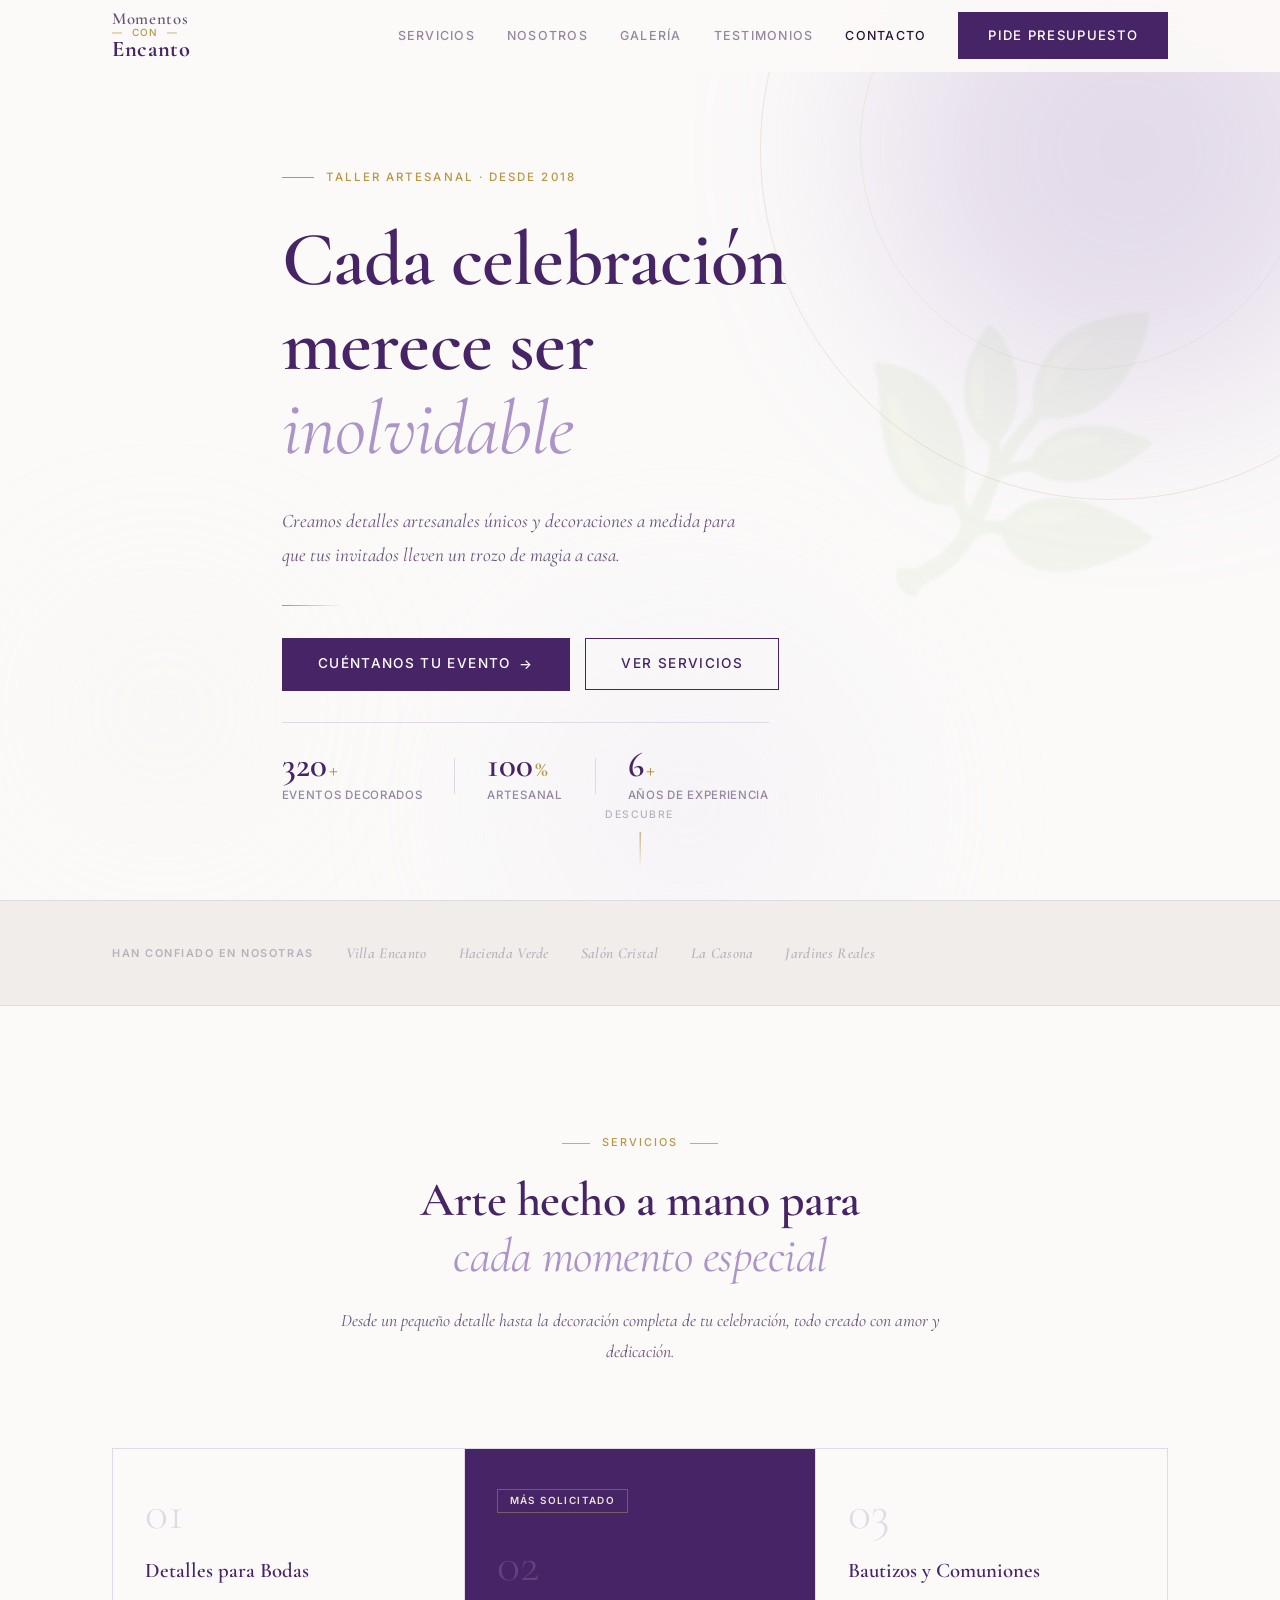
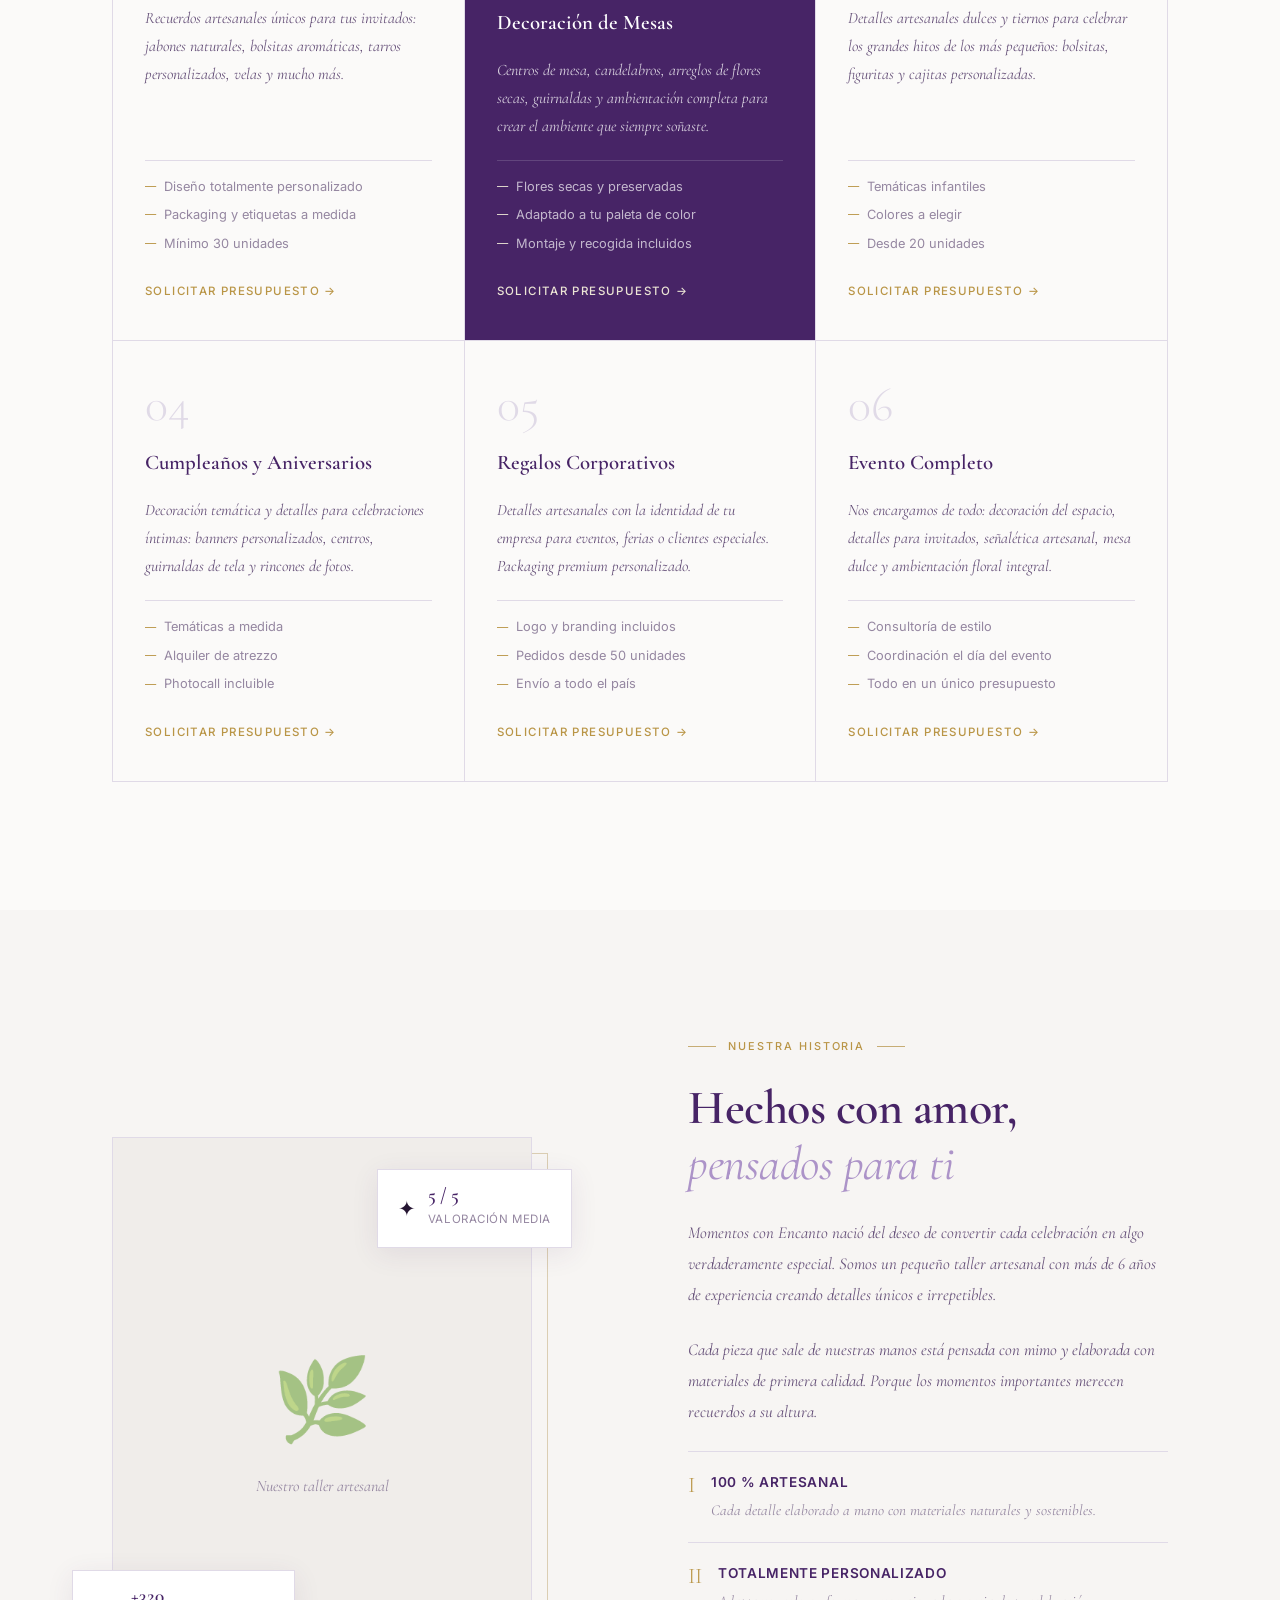
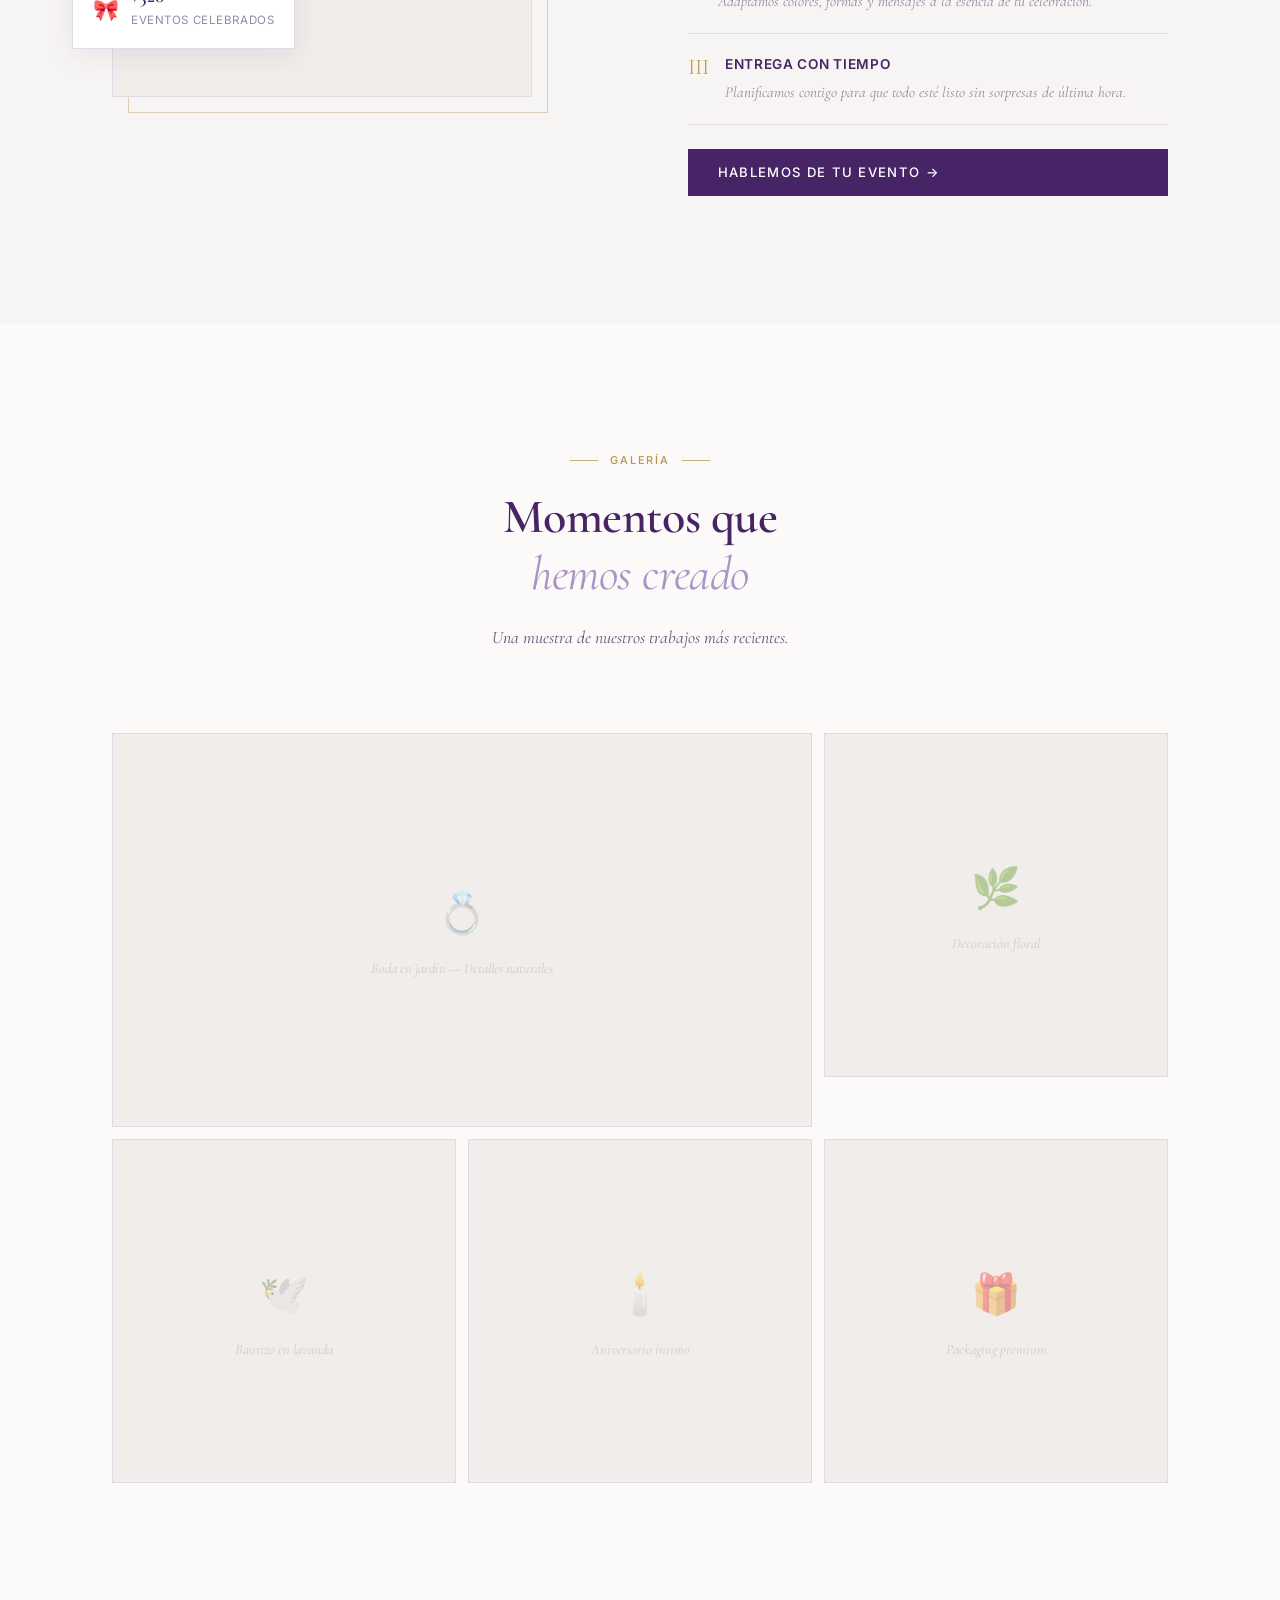
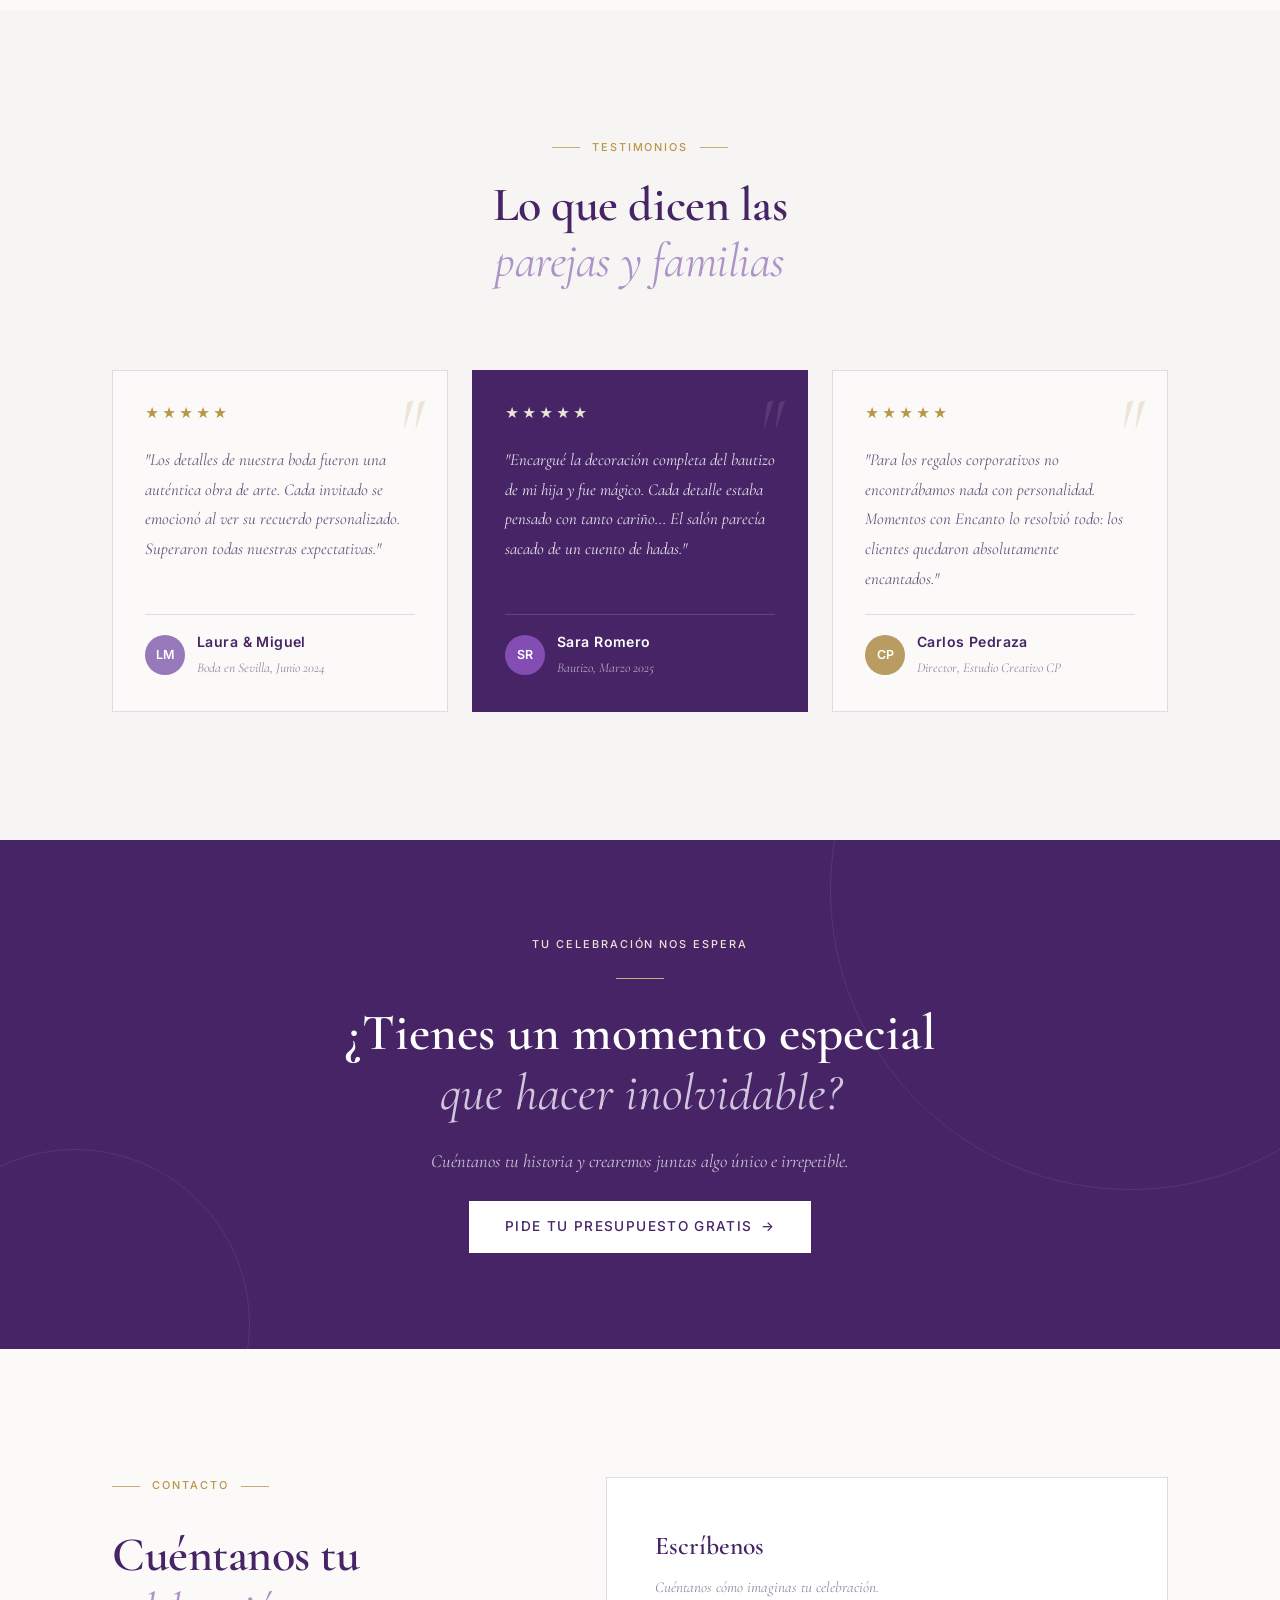
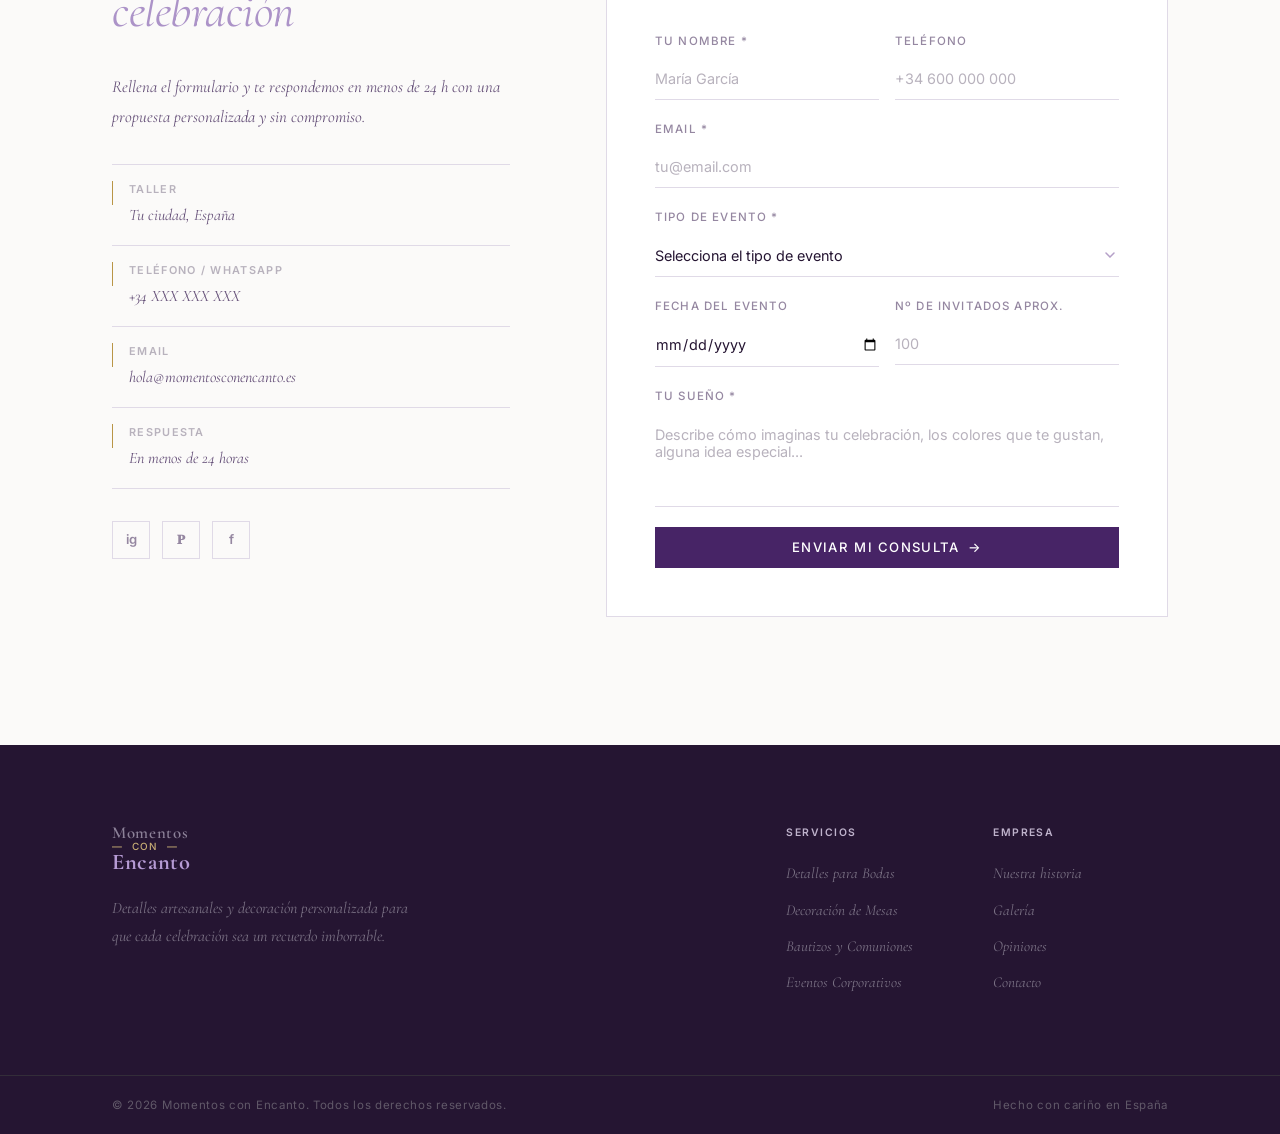
==== index.html @ 5bb76742 "feat: redesign to minimalist natural style with plum/gold palette" ====
<!DOCTYPE html>
<html lang="es">
<head>
  <meta charset="UTF-8" />
  <meta name="viewport" content="width=device-width, initial-scale=1.0" />
  <meta name="description" content="Momentos con Encanto — Decoración artesanal y detalles personalizados para bodas, bautizos, comuniones y toda clase de celebraciones especiales." />
  <meta name="keywords" content="decoración eventos, detalles artesanales, bodas, bautizos, comuniones, regalos personalizados, minimalista, natural" />
  <meta name="author" content="Momentos con Encanto" />
  <meta property="og:title" content="Momentos con Encanto — Decoración Artesanal" />
  <meta property="og:description" content="Detalles artesanales y decoración personalizada para que cada celebración sea un recuerdo imborrable." />
  <meta property="og:type" content="website" />
  <title>Momentos con Encanto — Decoración Artesanal</title>
  <link rel="preconnect" href="https://fonts.googleapis.com" />
  <link rel="preconnect" href="https://fonts.gstatic.com" crossorigin />
  <link href="https://fonts.googleapis.com/css2?family=Cormorant+Garamond:ital,wght@0,300;0,400;0,500;0,600;0,700;1,300;1,400;1,600&family=Inter:wght@300;400;500;600&display=swap" rel="stylesheet" />
  <link rel="stylesheet" href="style.css" />
</head>
<body>

  <!-- ===== NAVBAR ===== -->
  <header class="navbar" id="navbar">
    <div class="container nav-inner">
      <a href="#" class="logo" id="logo-link">
        <div class="logo-text-wrap">
          <span class="logo-top">Momentos</span>
          <div class="logo-dot">con</div>
          <span class="logo-bottom">Encanto</span>
        </div>
      </a>
      <nav class="nav-links" id="nav-links" role="navigation" aria-label="Menú principal">
        <a href="#servicios" id="nav-servicios">Servicios</a>
        <a href="#nosotros" id="nav-nosotros">Nosotros</a>
        <a href="#galeria" id="nav-galeria">Galería</a>
        <a href="#testimonios" id="nav-testimonios">Testimonios</a>
        <a href="#contacto" id="nav-contacto">Contacto</a>
      </nav>
      <a href="#contacto" class="btn btn-primary nav-cta" id="nav-cta-btn">Pide presupuesto</a>
      <button class="hamburger" id="hamburger-btn" aria-label="Abrir menú" aria-expanded="false">
        <span></span><span></span><span></span>
      </button>
    </div>
  </header>

  <!-- ===== HERO ===== -->
  <section class="hero" id="hero">
    <div class="hero-bg">
      <div class="hero-circle hero-circle-1"></div>
      <div class="hero-circle hero-circle-2"></div>
      <div class="hero-blob hero-blob-1"></div>
      <div class="hero-blob hero-blob-2"></div>
      <div class="hero-blob hero-blob-3"></div>
      <div class="hero-sparkles">
        <span class="sparkle">✦</span>
        <span class="sparkle">✦</span>
        <span class="sparkle">✧</span>
        <span class="sparkle">✦</span>
        <span class="sparkle">✧</span>
      </div>
    </div>

    <div class="hero-botanical" aria-hidden="true">
      <div class="botanical-art">🌿</div>
    </div>

    <div class="container hero-content">
      <div class="hero-eyebrow" id="hero-badge">
        <span class="eyebrow-line"></span>
        <span class="eyebrow-text">Taller artesanal · Desde 2018</span>
      </div>

      <h1 class="hero-title">
        Cada celebración<br />
        merece ser<br />
        <em>inolvidable</em>
      </h1>

      <p class="hero-subtitle">
        Creamos detalles artesanales únicos y decoraciones a medida para
        que tus invitados lleven un trozo de magia a casa.
      </p>

      <div class="hero-divider"></div>

      <div class="hero-actions">
        <a href="#contacto" class="btn btn-primary btn-lg" id="hero-cta-btn">
          Cuéntanos tu evento
          <span class="btn-arrow">→</span>
        </a>
        <a href="#servicios" class="btn btn-outline btn-lg" id="hero-services-btn">
          Ver servicios
        </a>
      </div>

      <div class="hero-stats">
        <div class="stat-item">
          <div class="stat-number"><span data-target="320">0</span><span class="stat-suffix">+</span></div>
          <span class="stat-label">Eventos decorados</span>
        </div>
        <div class="stat-divider"></div>
        <div class="stat-item">
          <div class="stat-number"><span data-target="100">0</span><span class="stat-suffix">%</span></div>
          <span class="stat-label">Artesanal</span>
        </div>
        <div class="stat-divider"></div>
        <div class="stat-item">
          <div class="stat-number"><span data-target="6">0</span><span class="stat-suffix">+</span></div>
          <span class="stat-label">Años de experiencia</span>
        </div>
      </div>
    </div>

    <div class="hero-scroll-indicator" id="scroll-indicator">
      <span>Descubre</span>
      <div class="scroll-line"></div>
    </div>
  </section>

  <!-- ===== TRUST ===== -->
  <section class="trust-section" id="trust">
    <div class="container trust-inner">
      <span class="trust-label">Han confiado en nosotras</span>
      <div class="trust-logos">
        <span class="trust-logo">Villa Encanto</span>
        <span class="trust-logo">Hacienda Verde</span>
        <span class="trust-logo">Salón Cristal</span>
        <span class="trust-logo">La Casona</span>
        <span class="trust-logo">Jardines Reales</span>
      </div>
    </div>
  </section>

  <!-- ===== SERVICIOS ===== -->
  <section class="section services-section" id="servicios">
    <div class="container">
      <div class="section-header">
        <div class="section-eyebrow">Servicios</div>
        <h2 class="section-title">Arte hecho a mano para<br /><em>cada momento especial</em></h2>
        <p class="section-subtitle">Desde un pequeño detalle hasta la decoración completa de tu celebración, todo creado con amor y dedicación.</p>
      </div>

      <div class="services-grid">

        <div class="service-card" id="service-1">
          <div class="service-number">01</div>
          <h3>Detalles para Bodas</h3>
          <p>Recuerdos artesanales únicos para tus invitados: jabones naturales, bolsitas aromáticas, tarros personalizados, velas y mucho más.</p>
          <ul class="service-features">
            <li>Diseño totalmente personalizado</li>
            <li>Packaging y etiquetas a medida</li>
            <li>Mínimo 30 unidades</li>
          </ul>
          <a href="#contacto" class="service-link" id="service-link-1">Solicitar presupuesto →</a>
        </div>

        <div class="service-card featured" id="service-2">
          <div class="service-badge">Más solicitado</div>
          <div class="service-number">02</div>
          <h3>Decoración de Mesas</h3>
          <p>Centros de mesa, candelabros, arreglos de flores secas, guirnaldas y ambientación completa para crear el ambiente que siempre soñaste.</p>
          <ul class="service-features">
            <li>Flores secas y preservadas</li>
            <li>Adaptado a tu paleta de color</li>
            <li>Montaje y recogida incluidos</li>
          </ul>
          <a href="#contacto" class="service-link" id="service-link-2">Solicitar presupuesto →</a>
        </div>

        <div class="service-card" id="service-3">
          <div class="service-number">03</div>
          <h3>Bautizos y Comuniones</h3>
          <p>Detalles artesanales dulces y tiernos para celebrar los grandes hitos de los más pequeños: bolsitas, figuritas y cajitas personalizadas.</p>
          <ul class="service-features">
            <li>Temáticas infantiles</li>
            <li>Colores a elegir</li>
            <li>Desde 20 unidades</li>
          </ul>
          <a href="#contacto" class="service-link" id="service-link-3">Solicitar presupuesto →</a>
        </div>

        <div class="service-card" id="service-4">
          <div class="service-number">04</div>
          <h3>Cumpleaños y Aniversarios</h3>
          <p>Decoración temática y detalles para celebraciones íntimas: banners personalizados, centros, guirnaldas de tela y rincones de fotos.</p>
          <ul class="service-features">
            <li>Temáticas a medida</li>
            <li>Alquiler de atrezzo</li>
            <li>Photocall incluible</li>
          </ul>
          <a href="#contacto" class="service-link" id="service-link-4">Solicitar presupuesto →</a>
        </div>

        <div class="service-card" id="service-5">
          <div class="service-number">05</div>
          <h3>Regalos Corporativos</h3>
          <p>Detalles artesanales con la identidad de tu empresa para eventos, ferias o clientes especiales. Packaging premium personalizado.</p>
          <ul class="service-features">
            <li>Logo y branding incluidos</li>
            <li>Pedidos desde 50 unidades</li>
            <li>Envío a todo el país</li>
          </ul>
          <a href="#contacto" class="service-link" id="service-link-5">Solicitar presupuesto →</a>
        </div>

        <div class="service-card" id="service-6">
          <div class="service-number">06</div>
          <h3>Evento Completo</h3>
          <p>Nos encargamos de todo: decoración del espacio, detalles para invitados, señalética artesanal, mesa dulce y ambientación floral integral.</p>
          <ul class="service-features">
            <li>Consultoría de estilo</li>
            <li>Coordinación el día del evento</li>
            <li>Todo en un único presupuesto</li>
          </ul>
          <a href="#contacto" class="service-link" id="service-link-6">Solicitar presupuesto →</a>
        </div>

      </div>
    </div>
  </section>

  <!-- ===== NOSOTROS ===== -->
  <section class="section about-section" id="nosotros">
    <div class="container about-grid">
      <div class="about-visual">
        <div class="about-image-frame">
          <div class="about-image-placeholder">
            <div class="about-img-inner">
              <span class="about-img-icon">🌿</span>
              <p>Nuestro taller artesanal</p>
            </div>
          </div>
          <div class="about-floating-card card-1">
            <span class="card-icon">✦</span>
            <div>
              <strong>5 / 5</strong>
              <small>Valoración media</small>
            </div>
          </div>
          <div class="about-floating-card card-2">
            <span class="card-icon">🎀</span>
            <div>
              <strong>+320</strong>
              <small>Eventos celebrados</small>
            </div>
          </div>
        </div>
      </div>

      <div class="about-content">
        <div class="section-eyebrow" style="justify-content:flex-start;">Nuestra historia</div>
        <h2 class="section-title" style="text-align:left;">Hechos con amor,<br /><em>pensados para ti</em></h2>
        <p class="about-text">Momentos con Encanto nació del deseo de convertir cada celebración en algo verdaderamente especial. Somos un pequeño taller artesanal con más de 6 años de experiencia creando detalles únicos e irrepetibles.</p>
        <p class="about-text">Cada pieza que sale de nuestras manos está pensada con mimo y elaborada con materiales de primera calidad. Porque los momentos importantes merecen recuerdos a su altura.</p>

        <div class="about-values">
          <div class="value-item">
            <span class="value-number">I</span>
            <div>
              <strong>100 % artesanal</strong>
              <p>Cada detalle elaborado a mano con materiales naturales y sostenibles.</p>
            </div>
          </div>
          <div class="value-item">
            <span class="value-number">II</span>
            <div>
              <strong>Totalmente personalizado</strong>
              <p>Adaptamos colores, formas y mensajes a la esencia de tu celebración.</p>
            </div>
          </div>
          <div class="value-item">
            <span class="value-number">III</span>
            <div>
              <strong>Entrega con tiempo</strong>
              <p>Planificamos contigo para que todo esté listo sin sorpresas de última hora.</p>
            </div>
          </div>
        </div>

        <a href="#contacto" class="btn btn-primary" id="about-cta-btn">Hablemos de tu evento →</a>
      </div>
    </div>
  </section>

  <!-- ===== GALERÍA ===== -->
  <section class="section gallery-section" id="galeria">
    <div class="container">
      <div class="section-header">
        <div class="section-eyebrow">Galería</div>
        <h2 class="section-title">Momentos que<br /><em>hemos creado</em></h2>
        <p class="section-subtitle">Una muestra de nuestros trabajos más recientes.</p>
      </div>
      <div class="gallery-grid">
        <div class="gallery-item gallery-item-large" id="gallery-1">
          <div class="gallery-placeholder">
            <span>💍</span>
            <p>Boda en jardín — Detalles naturales</p>
          </div>
          <div class="gallery-overlay"><span>Boda · Detalles artesanales</span></div>
        </div>
        <div class="gallery-item" id="gallery-2">
          <div class="gallery-placeholder">
            <span>🌿</span>
            <p>Decoración floral</p>
          </div>
          <div class="gallery-overlay"><span>Centros de mesa · Flores secas</span></div>
        </div>
        <div class="gallery-item" id="gallery-3">
          <div class="gallery-placeholder">
            <span>🕊️</span>
            <p>Bautizo en lavanda</p>
          </div>
          <div class="gallery-overlay"><span>Bautizo · Detalles personalizados</span></div>
        </div>
        <div class="gallery-item" id="gallery-4">
          <div class="gallery-placeholder">
            <span>🕯️</span>
            <p>Aniversario íntimo</p>
          </div>
          <div class="gallery-overlay"><span>Aniversario · Decoración minimalista</span></div>
        </div>
        <div class="gallery-item" id="gallery-5">
          <div class="gallery-placeholder">
            <span>🎁</span>
            <p>Packaging premium</p>
          </div>
          <div class="gallery-overlay"><span>Corporativo · Regalos a medida</span></div>
        </div>
      </div>
    </div>
  </section>

  <!-- ===== TESTIMONIOS ===== -->
  <section class="section testimonials-section" id="testimonios">
    <div class="container">
      <div class="section-header">
        <div class="section-eyebrow">Testimonios</div>
        <h2 class="section-title">Lo que dicen las<br /><em>parejas y familias</em></h2>
      </div>
      <div class="testimonials-grid">
        <div class="testimonial-card" id="testimonial-1">
          <div class="testimonial-stars">★★★★★</div>
          <p class="testimonial-text">"Los detalles de nuestra boda fueron una auténtica obra de arte. Cada invitado se emocionó al ver su recuerdo personalizado. Superaron todas nuestras expectativas."</p>
          <div class="testimonial-author">
            <div class="author-avatar" style="background: hsl(268, 32%, 60%);">LM</div>
            <div>
              <strong>Laura & Miguel</strong>
              <span>Boda en Sevilla, Junio 2024</span>
            </div>
          </div>
        </div>
        <div class="testimonial-card featured" id="testimonial-2">
          <div class="testimonial-stars">★★★★★</div>
          <p class="testimonial-text">"Encargué la decoración completa del bautizo de mi hija y fue mágico. Cada detalle estaba pensado con tanto cariño... El salón parecía sacado de un cuento de hadas."</p>
          <div class="testimonial-author">
            <div class="author-avatar" style="background: hsl(272, 40%, 50%);">SR</div>
            <div>
              <strong>Sara Romero</strong>
              <span>Bautizo, Marzo 2025</span>
            </div>
          </div>
        </div>
        <div class="testimonial-card" id="testimonial-3">
          <div class="testimonial-stars">★★★★★</div>
          <p class="testimonial-text">"Para los regalos corporativos no encontrábamos nada con personalidad. Momentos con Encanto lo resolvió todo: los clientes quedaron absolutamente encantados."</p>
          <div class="testimonial-author">
            <div class="author-avatar" style="background: hsl(41, 38%, 55%);">CP</div>
            <div>
              <strong>Carlos Pedraza</strong>
              <span>Director, Estudio Creativo CP</span>
            </div>
          </div>
        </div>
      </div>
    </div>
  </section>

  <!-- ===== CTA BANNER ===== -->
  <section class="cta-banner" id="cta-banner">
    <div class="cta-bg">
      <div class="cta-circle cta-circle-1"></div>
      <div class="cta-circle cta-circle-2"></div>
    </div>
    <div class="container cta-content">
      <div class="cta-eyebrow">Tu celebración nos espera</div>
      <div class="cta-divider"></div>
      <h2>¿Tienes un momento especial<br /><em>que hacer inolvidable?</em></h2>
      <p>Cuéntanos tu historia y crearemos juntas algo único e irrepetible.</p>
      <a href="#contacto" class="btn btn-white btn-lg" id="banner-cta-btn">
        Pide tu presupuesto gratis
        <span class="btn-arrow">→</span>
      </a>
    </div>
  </section>

  <!-- ===== CONTACTO ===== -->
  <section class="section contact-section" id="contacto">
    <div class="container contact-grid">
      <div class="contact-info">
        <div class="section-eyebrow" style="justify-content:flex-start;">Contacto</div>
        <h2 class="section-title" style="text-align:left;">Cuéntanos tu<br /><em>celebración</em></h2>
        <p class="contact-subtitle">Rellena el formulario y te respondemos en menos de 24 h con una propuesta personalizada y sin compromiso.</p>

        <div class="contact-details">
          <div class="contact-detail-item">
            <div class="detail-line"></div>
            <div>
              <strong>Taller</strong>
              <span>Tu ciudad, España</span>
            </div>
          </div>
          <div class="contact-detail-item">
            <div class="detail-line"></div>
            <div>
              <strong>Teléfono / WhatsApp</strong>
              <span>+34 XXX XXX XXX</span>
            </div>
          </div>
          <div class="contact-detail-item">
            <div class="detail-line"></div>
            <div>
              <strong>Email</strong>
              <span>hola@momentosconencanto.es</span>
            </div>
          </div>
          <div class="contact-detail-item">
            <div class="detail-line"></div>
            <div>
              <strong>Respuesta</strong>
              <span>En menos de 24 horas</span>
            </div>
          </div>
        </div>

        <div class="social-links">
          <a href="#" class="social-btn" id="social-instagram" aria-label="Instagram">ig</a>
          <a href="#" class="social-btn" id="social-pinterest" aria-label="Pinterest">𝐏</a>
          <a href="#" class="social-btn" id="social-facebook" aria-label="Facebook">f</a>
        </div>
      </div>

      <div class="contact-form-wrapper">
        <p class="form-title">Escríbenos</p>
        <p class="form-subtitle">Cuéntanos cómo imaginas tu celebración.</p>
        <form class="contact-form" id="contact-form" novalidate>
          <div class="form-row">
            <div class="form-group">
              <label for="nombre">Tu nombre *</label>
              <input type="text" id="nombre" name="nombre" placeholder="María García" required />
            </div>
            <div class="form-group">
              <label for="telefono">Teléfono</label>
              <input type="tel" id="telefono" name="telefono" placeholder="+34 600 000 000" />
            </div>
          </div>
          <div class="form-group">
            <label for="email">Email *</label>
            <input type="email" id="email" name="email" placeholder="tu@email.com" required />
          </div>
          <div class="form-group">
            <label for="tipo-evento">Tipo de evento *</label>
            <select id="tipo-evento" name="tipo-evento" required>
              <option value="">Selecciona el tipo de evento</option>
              <option value="boda">Boda</option>
              <option value="bautizo">Bautizo</option>
              <option value="comunion">Comunión</option>
              <option value="cumpleanos">Cumpleaños / Aniversario</option>
              <option value="corporativo">Evento corporativo</option>
              <option value="otro">Otro</option>
            </select>
          </div>
          <div class="form-row">
            <div class="form-group">
              <label for="fecha">Fecha del evento</label>
              <input type="date" id="fecha" name="fecha" />
            </div>
            <div class="form-group">
              <label for="invitados">Nº de invitados aprox.</label>
              <input type="number" id="invitados" name="invitados" placeholder="100" min="1" />
            </div>
          </div>
          <div class="form-group">
            <label for="mensaje">Tu sueño *</label>
            <textarea id="mensaje" name="mensaje" rows="4" placeholder="Describe cómo imaginas tu celebración, los colores que te gustan, alguna idea especial..." required></textarea>
          </div>
          <button type="submit" class="btn btn-primary btn-full" id="submit-btn">
            Enviar mi consulta
            <span class="btn-arrow">→</span>
          </button>
          <div class="form-success" id="form-success" role="alert" aria-live="polite">
            Gracias — hemos recibido tu consulta y te escribimos en menos de 24 h.
          </div>
        </form>
      </div>
    </div>
  </section>

  <!-- ===== FOOTER ===== -->
  <footer class="footer" id="footer">
    <div class="container footer-inner">
      <div class="footer-brand">
        <a href="#" class="logo">
          <div class="logo-text-wrap">
            <span class="logo-top">Momentos</span>
            <div class="logo-dot">con</div>
            <span class="logo-bottom">Encanto</span>
          </div>
        </a>
        <p>Detalles artesanales y decoración personalizada para que cada celebración sea un recuerdo imborrable.</p>
      </div>
      <div class="footer-links">
        <div class="footer-col">
          <h4>Servicios</h4>
          <a href="#servicios">Detalles para Bodas</a>
          <a href="#servicios">Decoración de Mesas</a>
          <a href="#servicios">Bautizos y Comuniones</a>
          <a href="#servicios">Eventos Corporativos</a>
        </div>
        <div class="footer-col">
          <h4>Empresa</h4>
          <a href="#nosotros">Nuestra historia</a>
          <a href="#galeria">Galería</a>
          <a href="#testimonios">Opiniones</a>
          <a href="#contacto">Contacto</a>
        </div>
      </div>
    </div>
    <div class="footer-bottom">
      <div class="container">
        <span>© 2026 Momentos con Encanto. Todos los derechos reservados.</span>
        <span>Hecho con cariño en España</span>
      </div>
    </div>
  </footer>

  <script src="main.js"></script>
</body>
</html>
---- style.css ----
/* ============================================
   DESIGN SYSTEM — Momentos con Encanto
   Paleta: ciruela · lavanda · crema · dorado
   Estilo: minimalista natural, elegante
   ============================================ */
:root {
  /* ── COLORES DEL LOGO ── */
  --plum:          hsl(272, 48%, 27%);   /* morado ciruela oscuro */
  --plum-mid:      hsl(272, 40%, 40%);   /* ciruela medio */
  --plum-light:    hsl(272, 30%, 92%);   /* lavanda muy pálido */
  --lavender:      hsl(268, 32%, 68%);   /* lavanda suave */
  --lavender-soft: hsl(268, 28%, 82%);   /* lavanda claro */
  --gold:          hsl(41, 45%, 50%);    /* dorado cálido */
  --gold-light:    hsl(41, 38%, 88%);    /* dorado pálido */
  --gold-line:     hsl(41, 42%, 62%);    /* dorado línea */

  /* ── FONDOS ── */
  --cream:         hsl(30, 22%, 96%);    /* crema fondo */
  --cream-warm:    hsl(30, 18%, 98%);    /* casi blanco cálido */
  --cream-deep:    hsl(30, 15%, 93%);    /* crema profunda */
  --white:         hsl(0, 0%, 100%);

  /* ── BORDES ── */
  --border:        hsl(268, 20%, 88%);
  --border-gold:   hsl(41, 35%, 78%);

  /* ── TEXTO ── */
  --text-dark:     hsl(272, 40%, 14%);   /* casi negro plum */
  --text-mid:      hsl(272, 20%, 40%);
  --text-soft:     hsl(272, 12%, 58%);
  --text-light:    hsl(272, 8%, 72%);

  /* ── TIPOGRAFÍA ── */
  --font-script:   'Cormorant Garamond', Georgia, serif;
  --font-heading:  'Cormorant Garamond', Georgia, serif;
  --font-body:     'Inter', sans-serif;

  /* ── ESPACIADO ── */
  --space-1:  0.25rem;
  --space-2:  0.5rem;
  --space-3:  0.75rem;
  --space-4:  1rem;
  --space-5:  1.25rem;
  --space-6:  1.5rem;
  --space-8:  2rem;
  --space-10: 2.5rem;
  --space-12: 3rem;
  --space-16: 4rem;
  --space-20: 5rem;
  --space-24: 6rem;
  --space-32: 8rem;

  /* ── RADIOS ── */
  --radius-sm:   4px;
  --radius-md:   8px;
  --radius-lg:   16px;
  --radius-xl:   24px;
  --radius-full: 9999px;

  /* ── SOMBRAS (muy sutiles) ── */
  --shadow-xs: 0 1px 4px rgba(80, 40, 100, 0.05);
  --shadow-sm: 0 2px 12px rgba(80, 40, 100, 0.07);
  --shadow-md: 0 6px 28px rgba(80, 40, 100, 0.09);
  --shadow-lg: 0 16px 48px rgba(80, 40, 100, 0.11);

  /* ── TRANSICIONES ── */
  --ease-fast:   0.18s ease;
  --ease-normal: 0.28s ease;
  --ease-slow:   0.45s cubic-bezier(0.4, 0, 0.2, 1);

  --navbar-h: 72px;
}

/* ============================================
   RESET
   ============================================ */
*, *::before, *::after { box-sizing: border-box; margin: 0; padding: 0; }
html { scroll-behavior: smooth; font-size: 16px; }
body {
  font-family: var(--font-body);
  background-color: var(--cream);
  color: var(--text-dark);
  line-height: 1.6;
  overflow-x: hidden;
}
img { max-width: 100%; display: block; }
a { text-decoration: none; color: inherit; }
ul { list-style: none; }
button { cursor: pointer; border: none; background: none; font-family: inherit; }

/* ============================================
   UTILIDADES
   ============================================ */
.container {
  width: 100%;
  max-width: 1120px;
  margin: 0 auto;
  padding: 0 var(--space-8);
}

.section { padding: var(--space-32) 0; }

/* Línea decorativa dorada */
.gold-line {
  display: flex;
  align-items: center;
  gap: var(--space-3);
  color: var(--gold);
  font-size: 0.72rem;
  letter-spacing: 0.18em;
  text-transform: uppercase;
  font-family: var(--font-body);
  font-weight: 500;
}
.gold-line::before,
.gold-line::after {
  content: '';
  flex: 1;
  height: 1px;
  background: var(--gold-line);
  max-width: 60px;
}

/* ============================================
   BOTONES
   ============================================ */
.btn {
  display: inline-flex;
  align-items: center;
  gap: var(--space-2);
  padding: 0.72rem 1.8rem;
  font-family: var(--font-body);
  font-size: 0.82rem;
  font-weight: 500;
  letter-spacing: 0.10em;
  text-transform: uppercase;
  transition: all var(--ease-normal);
  white-space: nowrap;
  border-radius: 0;
}

.btn-lg { padding: 0.9rem 2.2rem; font-size: 0.85rem; }
.btn-full { width: 100%; justify-content: center; }

.btn-primary {
  background: var(--plum);
  color: white;
  border: 1px solid var(--plum);
}
.btn-primary:hover {
  background: var(--plum-mid);
  border-color: var(--plum-mid);
  transform: translateY(-1px);
  box-shadow: var(--shadow-md);
}

.btn-outline {
  background: transparent;
  color: var(--plum);
  border: 1px solid var(--plum);
}
.btn-outline:hover {
  background: var(--plum);
  color: white;
}

.btn-gold {
  background: transparent;
  color: var(--gold);
  border: 1px solid var(--gold-line);
}
.btn-gold:hover {
  background: var(--gold);
  color: white;
  border-color: var(--gold);
}

.btn-white {
  background: white;
  color: var(--plum);
  border: 1px solid white;
}
.btn-white:hover {
  background: transparent;
  color: white;
}

.btn-arrow { transition: transform var(--ease-fast); }
.btn:hover .btn-arrow { transform: translateX(4px); }

/* ============================================
   NAVBAR
   ============================================ */
.navbar {
  position: fixed;
  top: 0; left: 0; right: 0;
  z-index: 1000;
  height: var(--navbar-h);
  display: flex;
  align-items: center;
  background: rgba(252, 250, 248, 0.92);
  backdrop-filter: blur(20px);
  -webkit-backdrop-filter: blur(20px);
  border-bottom: 1px solid transparent;
  transition: all var(--ease-normal);
}
.navbar.scrolled {
  border-bottom-color: var(--border);
  box-shadow: var(--shadow-xs);
}

.nav-inner {
  display: flex;
  align-items: center;
  gap: var(--space-8);
}

/* Logo */
.logo {
  display: flex;
  align-items: center;
  gap: var(--space-2);
  margin-right: auto;
}
.logo-img {
  height: 48px;
  width: auto;
  object-fit: contain;
}
.logo-text-wrap {
  display: flex;
  flex-direction: column;
  line-height: 1;
}
.logo-top {
  font-family: var(--font-script);
  font-size: 1.05rem;
  font-weight: 600;
  color: var(--text-mid);
  letter-spacing: 0.04em;
}
.logo-bottom {
  font-family: var(--font-script);
  font-size: 1.4rem;
  font-weight: 700;
  color: var(--plum);
  letter-spacing: 0.03em;
}
.logo-dot {
  display: flex;
  align-items: center;
  gap: var(--space-2);
  font-size: 0.62rem;
  color: var(--gold);
  letter-spacing: 0.15em;
  text-transform: uppercase;
  font-family: var(--font-body);
  font-weight: 500;
}
.logo-dot::before,
.logo-dot::after {
  content: '—';
  color: var(--gold-line);
}

.nav-links {
  display: flex;
  align-items: center;
  gap: var(--space-8);
}
.nav-links a {
  font-family: var(--font-body);
  font-size: 0.78rem;
  font-weight: 500;
  letter-spacing: 0.10em;
  text-transform: uppercase;
  color: var(--text-soft);
  transition: color var(--ease-fast);
  position: relative;
}
.nav-links a::after {
  content: '';
  position: absolute;
  bottom: -4px; left: 0;
  width: 0; height: 1px;
  background: var(--gold);
  transition: width var(--ease-normal);
}
.nav-links a:hover { color: var(--plum); }
.nav-links a:hover::after { width: 100%; }

.hamburger {
  display: none;
  flex-direction: column;
  gap: 5px;
  padding: var(--space-2);
  margin-left: auto;
}
.hamburger span {
  display: block;
  width: 20px; height: 1.5px;
  background: var(--text-dark);
  border-radius: 2px;
  transition: all var(--ease-normal);
}
.hamburger.open span:nth-child(1) { transform: rotate(45deg) translate(5px, 5px); }
.hamburger.open span:nth-child(2) { opacity: 0; }
.hamburger.open span:nth-child(3) { transform: rotate(-45deg) translate(5px, -5px); }

/* ============================================
   HERO
   ============================================ */
.hero {
  min-height: 100vh;
  display: flex;
  align-items: center;
  position: relative;
  overflow: hidden;
  background: var(--cream-warm);
  padding-top: var(--navbar-h);
}

/* Fondo minimalista — texturas muy sutiles */
.hero-bg {
  position: absolute;
  inset: 0;
  pointer-events: none;
}

.hero-circle {
  position: absolute;
  border-radius: 50%;
  border: 1px solid var(--gold-line);
  opacity: 0.25;
}
.hero-circle-1 {
  width: 700px; height: 700px;
  top: -200px; right: -180px;
  animation: slowRotate 30s linear infinite;
}
.hero-circle-2 {
  width: 450px; height: 450px;
  top: -80px; right: -30px;
  opacity: 0.15;
  animation: slowRotate 22s linear infinite reverse;
}

.hero-blob {
  position: absolute;
  border-radius: 50%;
  filter: blur(100px);
  opacity: 0.30;
}
.hero-blob-1 {
  width: 500px; height: 500px;
  background: var(--lavender);
  top: -100px; right: -100px;
  animation: blobFloat 14s ease-in-out infinite;
}
.hero-blob-2 {
  width: 350px; height: 350px;
  background: var(--plum-light);
  bottom: -80px; left: 40%;
  animation: blobFloat 18s ease-in-out infinite reverse;
}
.hero-blob-3 {
  width: 200px; height: 200px;
  background: var(--gold-light);
  bottom: 10%; left: 5%;
  opacity: 0.20;
  animation: blobFloat 12s ease-in-out infinite;
}

/* Elementos botánicos decorativos */
.hero-botanical {
  position: absolute;
  right: 0; top: 0; bottom: 0;
  width: 42%;
  display: flex;
  align-items: center;
  justify-content: center;
  pointer-events: none;
}
.botanical-art {
  width: 100%;
  height: 100%;
  display: flex;
  align-items: center;
  justify-content: center;
  font-size: 16rem;
  opacity: 0.05;
  color: var(--plum);
  user-select: none;
  animation: blobFloat 16s ease-in-out infinite;
}

@keyframes slowRotate {
  from { transform: rotate(0deg); }
  to   { transform: rotate(360deg); }
}
@keyframes blobFloat {
  0%, 100% { transform: translateY(0); }
  50%       { transform: translateY(-20px); }
}

/* Puntos de estrella flotantes */
.hero-sparkles {
  position: absolute;
  inset: 0;
  pointer-events: none;
}
.sparkle {
  position: absolute;
  color: var(--gold);
  opacity: 0;
  animation: sparkleAnim ease-in-out infinite;
  font-size: 0.8rem;
}
.sparkle:nth-child(1) { top: 20%; right: 35%; animation-duration: 3s; animation-delay: 0s; }
.sparkle:nth-child(2) { top: 30%; right: 25%; animation-duration: 4s; animation-delay: 1s; }
.sparkle:nth-child(3) { top: 15%; right: 20%; animation-duration: 3.5s; animation-delay: 2s; }
.sparkle:nth-child(4) { top: 40%; right: 38%; animation-duration: 5s; animation-delay: 0.5s; }
.sparkle:nth-child(5) { top: 25%; right: 15%; animation-duration: 4s; animation-delay: 1.5s; }

@keyframes sparkleAnim {
  0%, 100% { opacity: 0; transform: scale(0.5); }
  50%       { opacity: 0.8; transform: scale(1.2); }
}

.hero-content {
  position: relative;
  z-index: 1;
  display: flex;
  flex-direction: column;
  align-items: flex-start;
  gap: var(--space-8);
  padding: var(--space-24) 0;
  max-width: 56%;
}

.hero-eyebrow {
  display: flex;
  align-items: center;
  gap: var(--space-3);
  animation: fadeInUp 0.6s ease both;
}
.eyebrow-line {
  width: 32px; height: 1px;
  background: var(--gold);
}
.eyebrow-text {
  font-family: var(--font-body);
  font-size: 0.72rem;
  font-weight: 500;
  letter-spacing: 0.18em;
  text-transform: uppercase;
  color: var(--gold);
}

.hero-title {
  font-family: var(--font-heading);
  font-size: clamp(3.2rem, 6vw, 5.5rem);
  font-weight: 600;
  line-height: 1.10;
  letter-spacing: -0.01em;
  color: var(--plum);
  animation: fadeInUp 0.7s ease 0.1s both;
}
.hero-title em {
  font-style: italic;
  color: var(--lavender);
  font-weight: 400;
}
.hero-title .gold-accent {
  color: var(--gold);
}

.hero-subtitle {
  font-family: var(--font-script);
  font-size: clamp(1.05rem, 1.8vw, 1.2rem);
  color: var(--text-mid);
  max-width: 460px;
  line-height: 1.80;
  font-style: italic;
  animation: fadeInUp 0.7s ease 0.2s both;
}

.hero-divider {
  width: 60px; height: 1px;
  background: linear-gradient(to right, var(--gold), transparent);
  animation: fadeInUp 0.7s ease 0.3s both;
}

.hero-actions {
  display: flex;
  align-items: center;
  gap: var(--space-4);
  flex-wrap: wrap;
  animation: fadeInUp 0.7s ease 0.35s both;
}

.hero-stats {
  display: flex;
  align-items: center;
  gap: var(--space-8);
  border-top: 1px solid var(--border);
  padding-top: var(--space-6);
  animation: fadeInUp 0.7s ease 0.45s both;
  flex-wrap: wrap;
}

.stat-item {
  display: flex;
  flex-direction: column;
  gap: 3px;
}
.stat-number {
  font-family: var(--font-heading);
  font-size: 2.2rem;
  font-weight: 600;
  color: var(--plum);
  line-height: 1;
  display: inline-flex;
  align-items: baseline;
  gap: 2px;
}
.stat-suffix {
  font-size: 1.4rem;
  color: var(--gold);
  font-family: var(--font-heading);
}
.stat-label {
  font-size: 0.72rem;
  color: var(--text-soft);
  font-weight: 500;
  letter-spacing: 0.06em;
  text-transform: uppercase;
}
.stat-divider {
  width: 1px; height: 36px;
  background: var(--border);
}

.hero-scroll-indicator {
  position: absolute;
  bottom: var(--space-8);
  left: 50%;
  transform: translateX(-50%);
  display: flex;
  flex-direction: column;
  align-items: center;
  gap: var(--space-2);
  font-size: 0.65rem;
  font-weight: 500;
  color: var(--text-light);
  letter-spacing: 0.14em;
  text-transform: uppercase;
  animation: fadeIn 1s ease 1.2s both;
  transition: opacity 0.4s;
}
.scroll-line {
  width: 1px; height: 36px;
  background: linear-gradient(to bottom, var(--gold), transparent);
  animation: scrollPulse 2s ease-in-out infinite;
}
@keyframes scrollPulse {
  0%, 100% { opacity: 1; transform: scaleY(1); }
  50%       { opacity: 0.3; transform: scaleY(0.5); }
}

/* ============================================
   TRUST
   ============================================ */
.trust-section {
  padding: var(--space-10) 0;
  background: var(--cream-deep);
  border-top: 1px solid var(--border);
  border-bottom: 1px solid var(--border);
}
.trust-inner {
  display: flex;
  align-items: center;
  gap: var(--space-8);
  flex-wrap: wrap;
}
.trust-label {
  font-size: 0.68rem;
  font-weight: 600;
  letter-spacing: 0.14em;
  text-transform: uppercase;
  color: var(--text-light);
  white-space: nowrap;
  flex-shrink: 0;
}
.trust-logos {
  display: flex;
  align-items: center;
  gap: var(--space-8);
  flex-wrap: wrap;
  flex: 1;
}
.trust-logo {
  font-family: var(--font-script);
  font-size: 0.95rem;
  font-weight: 600;
  font-style: italic;
  color: var(--text-light);
  letter-spacing: 0.02em;
  transition: color var(--ease-normal);
  cursor: default;
}
.trust-logo:hover { color: var(--plum); }

/* ============================================
   SECTION HEADER
   ============================================ */
.section-header {
  text-align: center;
  max-width: 640px;
  margin: 0 auto var(--space-20);
  display: flex;
  flex-direction: column;
  align-items: center;
  gap: var(--space-5);
}

.section-eyebrow {
  display: flex;
  align-items: center;
  gap: var(--space-3);
  font-family: var(--font-body);
  font-size: 0.68rem;
  font-weight: 500;
  letter-spacing: 0.18em;
  text-transform: uppercase;
  color: var(--gold);
}
.section-eyebrow::before,
.section-eyebrow::after {
  content: '';
  width: 28px; height: 1px;
  background: var(--gold-line);
}

.section-title {
  font-family: var(--font-heading);
  font-size: clamp(2rem, 4vw, 3rem);
  font-weight: 600;
  line-height: 1.18;
  letter-spacing: -0.01em;
  color: var(--plum);
}
.section-title em {
  font-style: italic;
  font-weight: 400;
  color: var(--lavender);
}

.section-subtitle {
  font-family: var(--font-script);
  font-size: 1.1rem;
  font-style: italic;
  color: var(--text-mid);
  line-height: 1.78;
}

/* ============================================
   SERVICES
   ============================================ */
.services-section { background: var(--cream-warm); }

.services-grid {
  display: grid;
  grid-template-columns: repeat(3, 1fr);
  gap: 1px;
  border: 1px solid var(--border);
  background: var(--border);
}

.service-card {
  background: var(--cream-warm);
  padding: var(--space-10) var(--space-8);
  position: relative;
  transition: all var(--ease-slow);
  display: flex;
  flex-direction: column;
  gap: var(--space-5);
}
.service-card::before {
  content: '';
  position: absolute;
  top: 0; left: var(--space-8);
  width: 0; height: 2px;
  background: var(--gold);
  transition: width var(--ease-slow);
}
.service-card:hover::before { width: calc(100% - var(--space-8) * 2); }
.service-card:hover { background: var(--white); }

.service-card.featured {
  background: var(--plum);
}
.service-card.featured::before { background: var(--gold); }
.service-card.featured:hover { background: hsl(272, 48%, 24%); }

.service-number {
  font-family: var(--font-heading);
  font-size: 3rem;
  font-weight: 300;
  color: var(--border);
  line-height: 1;
  transition: color var(--ease-normal);
}
.service-card:hover .service-number { color: var(--gold-light); }
.service-card.featured .service-number { color: rgba(255,255,255,0.15); }

.service-badge {
  display: inline-block;
  font-size: 0.62rem;
  font-weight: 600;
  letter-spacing: 0.14em;
  text-transform: uppercase;
  color: var(--gold);
  border: 1px solid var(--gold-line);
  padding: 3px var(--space-3);
  margin-bottom: var(--space-2);
  align-self: flex-start;
}
.service-card.featured .service-badge {
  color: var(--gold-light);
  border-color: rgba(200, 170, 100, 0.4);
}

.service-card h3 {
  font-family: var(--font-heading);
  font-size: 1.3rem;
  font-weight: 600;
  color: var(--plum);
  line-height: 1.3;
}
.service-card.featured h3 { color: white; }

.service-card p {
  font-family: var(--font-script);
  font-size: 1rem;
  font-style: italic;
  color: var(--text-mid);
  line-height: 1.75;
  flex: 1;
}
.service-card.featured p { color: rgba(255,255,255,0.78); }

.service-features {
  display: flex;
  flex-direction: column;
  gap: var(--space-2);
  border-top: 1px solid var(--border);
  padding-top: var(--space-4);
}
.service-card.featured .service-features { border-color: rgba(255,255,255,0.15); }

.service-features li {
  font-size: 0.8rem;
  color: var(--text-soft);
  display: flex;
  align-items: center;
  gap: var(--space-2);
  font-weight: 400;
}
.service-features li::before {
  content: '—';
  color: var(--gold);
  font-size: 0.7rem;
}
.service-card.featured .service-features li { color: rgba(255,255,255,0.68); }
.service-card.featured .service-features li::before { color: var(--gold-light); }

.service-link {
  font-size: 0.72rem;
  font-weight: 500;
  letter-spacing: 0.12em;
  text-transform: uppercase;
  color: var(--gold);
  display: inline-flex;
  align-items: center;
  gap: var(--space-2);
  margin-top: var(--space-2);
  transition: gap var(--ease-fast), color var(--ease-fast);
}
.service-link:hover { gap: var(--space-3); }
.service-card.featured .service-link { color: var(--gold-light); }

/* ============================================
   ABOUT
   ============================================ */
.about-section { background: var(--cream); }

.about-grid {
  display: grid;
  grid-template-columns: 1fr 1fr;
  gap: var(--space-24);
  align-items: center;
}

.about-image-wrapper { position: relative; }

.about-image-frame {
  position: relative;
  aspect-ratio: 3 / 4;
  max-width: 420px;
}

.about-image-placeholder {
  width: 100%; height: 100%;
  background: var(--cream-deep);
  border: 1px solid var(--border);
  display: flex;
  align-items: center;
  justify-content: center;
  position: relative;
  overflow: hidden;
}

.about-img-inner {
  text-align: center;
  color: var(--text-soft);
  z-index: 1;
}
.about-img-icon { font-size: 5rem; display: block; margin-bottom: var(--space-3); opacity: 0.5; }
.about-img-inner p {
  font-family: var(--font-script);
  font-size: 1rem;
  font-style: italic;
}

/* Marco dorado decorativo */
.about-image-frame::before {
  content: '';
  position: absolute;
  top: var(--space-4); left: var(--space-4);
  right: calc(-1 * var(--space-4)); bottom: calc(-1 * var(--space-4));
  border: 1px solid var(--border-gold);
  z-index: 0;
  pointer-events: none;
}

.about-floating-card {
  position: absolute;
  background: white;
  border: 1px solid var(--border);
  padding: var(--space-4) var(--space-5);
  display: flex;
  align-items: center;
  gap: var(--space-3);
  box-shadow: var(--shadow-md);
  white-space: nowrap;
  z-index: 2;
}
.card-1 { top: var(--space-8); right: calc(-1 * var(--space-10)); }
.card-2 { bottom: var(--space-12); left: calc(-1 * var(--space-10)); }
.about-floating-card .card-icon { font-size: 1.3rem; }
.about-floating-card strong {
  display: block;
  font-family: var(--font-heading);
  font-size: 1.2rem;
  font-weight: 600;
  color: var(--plum);
  line-height: 1;
}
.about-floating-card small {
  font-size: 0.72rem;
  color: var(--text-soft);
  letter-spacing: 0.05em;
  text-transform: uppercase;
}

.about-content {
  display: flex;
  flex-direction: column;
  gap: var(--space-6);
}

.about-text {
  font-family: var(--font-script);
  font-size: 1.05rem;
  font-style: italic;
  color: var(--text-mid);
  line-height: 1.85;
}

.about-values {
  display: flex;
  flex-direction: column;
  gap: 0;
  border-top: 1px solid var(--border);
  border-bottom: 1px solid var(--border);
}
.value-item {
  display: flex;
  align-items: flex-start;
  gap: var(--space-4);
  padding: var(--space-5) 0;
  border-bottom: 1px solid var(--border);
}
.value-item:last-child { border-bottom: none; }

.value-number {
  font-family: var(--font-heading);
  font-size: 1.4rem;
  font-weight: 300;
  color: var(--gold);
  flex-shrink: 0;
  line-height: 1;
  margin-top: 2px;
}
.value-item strong {
  display: block;
  font-size: 0.85rem;
  font-weight: 600;
  color: var(--plum);
  letter-spacing: 0.05em;
  text-transform: uppercase;
  margin-bottom: var(--space-1);
}
.value-item p {
  font-family: var(--font-script);
  font-size: 0.95rem;
  font-style: italic;
  color: var(--text-soft);
}

/* ============================================
   GALLERY
   ============================================ */
.gallery-section { background: var(--cream-warm); }

.gallery-grid {
  display: grid;
  grid-template-columns: repeat(3, 1fr);
  grid-template-rows: auto auto;
  gap: var(--space-3);
}

.gallery-item {
  position: relative;
  overflow: hidden;
  cursor: pointer;
  background: var(--cream-deep);
  border: 1px solid var(--border);
  aspect-ratio: 1;
  transition: all var(--ease-slow);
}
.gallery-item:hover { box-shadow: var(--shadow-lg); }
.gallery-item-large {
  grid-column: span 2;
  aspect-ratio: 16 / 9;
}

.gallery-placeholder {
  width: 100%; height: 100%;
  display: flex;
  flex-direction: column;
  align-items: center;
  justify-content: center;
  gap: var(--space-3);
  color: var(--text-light);
  padding: var(--space-6);
  transition: transform var(--ease-slow);
}
.gallery-item:hover .gallery-placeholder { transform: scale(1.03); }
.gallery-placeholder span { font-size: 2.5rem; opacity: 0.4; }
.gallery-placeholder p {
  font-family: var(--font-script);
  font-size: 0.9rem;
  font-style: italic;
  text-align: center;
  opacity: 0.6;
}

.gallery-overlay {
  position: absolute;
  inset: 0;
  background: linear-gradient(to top, rgba(50, 20, 70, 0.75) 0%, transparent 55%);
  display: flex;
  align-items: flex-end;
  padding: var(--space-5);
  opacity: 0;
  transition: opacity var(--ease-normal);
}
.gallery-item:hover .gallery-overlay { opacity: 1; }
.gallery-overlay span {
  color: white;
  font-family: var(--font-script);
  font-size: 0.95rem;
  font-style: italic;
}

/* ============================================
   TESTIMONIALS
   ============================================ */
.testimonials-section { background: var(--cream); }

.testimonials-grid {
  display: grid;
  grid-template-columns: repeat(3, 1fr);
  gap: var(--space-6);
}

.testimonial-card {
  background: var(--cream-warm);
  border: 1px solid var(--border);
  padding: var(--space-8);
  display: flex;
  flex-direction: column;
  gap: var(--space-5);
  transition: all var(--ease-slow);
  position: relative;
}
.testimonial-card::before {
  content: '"';
  position: absolute;
  top: var(--space-4); right: var(--space-6);
  font-family: var(--font-heading);
  font-size: 5rem;
  color: var(--gold-light);
  line-height: 1;
  font-style: italic;
}
.testimonial-card:hover {
  box-shadow: var(--shadow-md);
  border-color: var(--gold-line);
}

.testimonial-card.featured {
  background: var(--plum);
  border-color: var(--plum);
}
.testimonial-card.featured::before { color: rgba(255,255,255,0.1); }

.testimonial-stars {
  color: var(--gold);
  font-size: 0.85rem;
  letter-spacing: 3px;
}
.testimonial-card.featured .testimonial-stars { color: var(--gold-light); }

.testimonial-text {
  font-family: var(--font-script);
  font-size: 1.05rem;
  line-height: 1.78;
  color: var(--text-mid);
  font-style: italic;
  flex: 1;
  position: relative;
  z-index: 1;
}
.testimonial-card.featured .testimonial-text { color: rgba(255,255,255,0.88); }

.testimonial-author {
  display: flex;
  align-items: center;
  gap: var(--space-3);
  border-top: 1px solid var(--border);
  padding-top: var(--space-4);
}
.testimonial-card.featured .testimonial-author { border-color: rgba(255,255,255,0.15); }

.author-avatar {
  width: 40px; height: 40px;
  border-radius: 50%;
  display: flex;
  align-items: center;
  justify-content: center;
  font-size: 0.78rem;
  font-weight: 600;
  color: white;
  flex-shrink: 0;
  font-family: var(--font-body);
}

.testimonial-author strong {
  display: block;
  font-size: 0.88rem;
  font-weight: 600;
  color: var(--plum);
  letter-spacing: 0.03em;
}
.testimonial-card.featured .testimonial-author strong { color: white; }
.testimonial-author span {
  font-family: var(--font-script);
  font-size: 0.85rem;
  font-style: italic;
  color: var(--text-soft);
}
.testimonial-card.featured .testimonial-author span { color: rgba(255,255,255,0.6); }

/* ============================================
   CTA BANNER
   ============================================ */
.cta-banner {
  position: relative;
  overflow: hidden;
  background: var(--plum);
  padding: var(--space-24) 0;
}
.cta-bg {
  position: absolute;
  inset: 0;
  pointer-events: none;
}
.cta-circle {
  position: absolute;
  border-radius: 50%;
  border: 1px solid rgba(255,255,255,0.08);
}
.cta-circle-1 { width: 600px; height: 600px; top: -250px; right: -150px; }
.cta-circle-2 { width: 350px; height: 350px; bottom: -150px; left: -100px; }

.cta-content {
  position: relative;
  z-index: 1;
  text-align: center;
  display: flex;
  flex-direction: column;
  align-items: center;
  gap: var(--space-6);
}
.cta-eyebrow {
  font-size: 0.68rem;
  font-weight: 500;
  letter-spacing: 0.18em;
  text-transform: uppercase;
  color: var(--gold-light);
}
.cta-content h2 {
  font-family: var(--font-heading);
  font-size: clamp(2rem, 4.5vw, 3.2rem);
  font-weight: 600;
  line-height: 1.18;
  color: white;
}
.cta-content h2 em {
  font-style: italic;
  color: var(--lavender-soft);
  font-weight: 400;
}
.cta-content p {
  font-family: var(--font-script);
  font-size: 1.15rem;
  font-style: italic;
  color: rgba(255,255,255,0.72);
  max-width: 440px;
}
.cta-divider {
  width: 48px; height: 1px;
  background: var(--gold-line);
}

/* ============================================
   CONTACT
   ============================================ */
.contact-section { background: var(--cream-warm); }

.contact-grid {
  display: grid;
  grid-template-columns: 1fr 1.4fr;
  gap: var(--space-24);
  align-items: start;
}

.contact-info { display: flex; flex-direction: column; gap: var(--space-8); }

.contact-subtitle {
  font-family: var(--font-script);
  font-size: 1.05rem;
  font-style: italic;
  color: var(--text-mid);
  line-height: 1.78;
}

.contact-details { display: flex; flex-direction: column; gap: 0; }

.contact-detail-item {
  display: flex;
  align-items: flex-start;
  gap: var(--space-4);
  padding: var(--space-4) 0;
  border-bottom: 1px solid var(--border);
}
.contact-detail-item:first-child { border-top: 1px solid var(--border); }

.detail-line {
  width: 1px; height: 100%;
  min-height: 24px;
  background: var(--gold);
  flex-shrink: 0;
  align-self: stretch;
}
.contact-detail-item strong {
  display: block;
  font-size: 0.68rem;
  font-weight: 600;
  text-transform: uppercase;
  letter-spacing: 0.12em;
  color: var(--text-light);
  margin-bottom: var(--space-1);
}
.contact-detail-item span {
  font-family: var(--font-script);
  font-size: 1rem;
  font-style: italic;
  color: var(--text-mid);
}

.social-links { display: flex; gap: var(--space-3); }
.social-btn {
  width: 38px; height: 38px;
  border: 1px solid var(--border);
  display: flex;
  align-items: center;
  justify-content: center;
  font-weight: 600;
  font-size: 0.82rem;
  color: var(--text-soft);
  transition: all var(--ease-normal);
}
.social-btn:hover {
  background: var(--plum);
  border-color: var(--plum);
  color: white;
}

/* Form */
.contact-form-wrapper {
  background: var(--white);
  border: 1px solid var(--border);
  padding: var(--space-12);
}

.form-title {
  font-family: var(--font-heading);
  font-size: 1.6rem;
  font-weight: 600;
  color: var(--plum);
  margin-bottom: var(--space-2);
}
.form-subtitle {
  font-family: var(--font-script);
  font-size: 0.95rem;
  font-style: italic;
  color: var(--text-soft);
  margin-bottom: var(--space-8);
}

.contact-form { display: flex; flex-direction: column; gap: var(--space-5); }

.form-row { display: grid; grid-template-columns: 1fr 1fr; gap: var(--space-4); }

.form-group { display: flex; flex-direction: column; gap: var(--space-2); }

.form-group label {
  font-size: 0.72rem;
  font-weight: 500;
  letter-spacing: 0.10em;
  text-transform: uppercase;
  color: var(--text-soft);
}

.form-group input,
.form-group select,
.form-group textarea {
  padding: 0.75rem 0;
  border: none;
  border-bottom: 1px solid var(--border);
  font-family: var(--font-body);
  font-size: 0.9rem;
  color: var(--text-dark);
  background: transparent;
  transition: border-color var(--ease-fast);
  outline: none;
  border-radius: 0;
}
.form-group select {
  padding: 0.75rem 0;
  cursor: pointer;
  appearance: none;
  background-image: url("data:image/svg+xml,%3Csvg xmlns='http://www.w3.org/2000/svg' width='10' height='6' fill='none'%3E%3Cpath d='M1 1l4 4 4-4' stroke='%23b5a0c8' stroke-width='1.5' stroke-linecap='round'/%3E%3C/svg%3E");
  background-repeat: no-repeat;
  background-position: right 4px center;
}
.form-group input::placeholder,
.form-group textarea::placeholder { color: var(--text-light); }
.form-group input:focus,
.form-group select:focus,
.form-group textarea:focus {
  border-bottom-color: var(--plum);
}
.form-group textarea {
  resize: none;
  padding-top: var(--space-3);
}

.form-success {
  display: none;
  background: var(--plum-light);
  color: var(--plum-mid);
  border: 1px solid var(--lavender-soft);
  padding: var(--space-4);
  font-family: var(--font-script);
  font-size: 1rem;
  font-style: italic;
  text-align: center;
}
.form-success.show { display: block; animation: fadeInUp 0.3s ease; }

/* ============================================
   FOOTER
   ============================================ */
.footer { background: var(--text-dark); color: hsl(270, 10%, 52%); }

.footer-inner {
  display: grid;
  grid-template-columns: 1.6fr 1fr;
  gap: var(--space-16);
  padding: var(--space-20) var(--space-8);
}

.footer-brand { display: flex; flex-direction: column; gap: var(--space-5); }
.footer-brand .logo-bottom { color: hsl(268, 40%, 72%); }
.footer-brand .logo-top { color: hsl(270, 10%, 55%); }
.footer-brand .logo-dot { color: var(--gold-line); }
.footer-brand p {
  font-family: var(--font-script);
  font-size: 1rem;
  font-style: italic;
  line-height: 1.75;
  max-width: 300px;
  color: hsl(270, 8%, 48%);
}

.footer-links { display: grid; grid-template-columns: repeat(2, 1fr); gap: var(--space-8); }

.footer-col { display: flex; flex-direction: column; gap: var(--space-3); }
.footer-col h4 {
  font-size: 0.65rem;
  font-weight: 600;
  text-transform: uppercase;
  letter-spacing: 0.14em;
  color: hsl(270, 20%, 75%);
  margin-bottom: var(--space-2);
}
.footer-col a {
  font-family: var(--font-script);
  font-size: 0.95rem;
  font-style: italic;
  color: hsl(270, 8%, 48%);
  transition: color var(--ease-fast);
}
.footer-col a:hover { color: hsl(268, 40%, 72%); }

.footer-bottom {
  border-top: 1px solid hsl(270, 12%, 20%);
}
.footer-bottom .container {
  display: flex;
  align-items: center;
  justify-content: space-between;
  padding-top: var(--space-5);
  padding-bottom: var(--space-5);
  font-size: 0.72rem;
  letter-spacing: 0.06em;
  color: hsl(270, 8%, 38%);
  flex-wrap: wrap;
  gap: var(--space-3);
}

/* ============================================
   ANIMACIONES
   ============================================ */
@keyframes fadeInUp {
  from { opacity: 0; transform: translateY(20px); }
  to   { opacity: 1; transform: translateY(0); }
}
@keyframes fadeInDown {
  from { opacity: 0; transform: translateY(-16px); }
  to   { opacity: 1; transform: translateY(0); }
}
@keyframes fadeIn {
  from { opacity: 0; }
  to   { opacity: 1; }
}

.reveal {
  opacity: 0;
  transform: translateY(28px);
  transition: opacity 0.70s ease, transform 0.70s cubic-bezier(0.4, 0, 0.2, 1);
}
.reveal.visible { opacity: 1; transform: translateY(0); }
.reveal-delay-1 { transition-delay: 0.08s; }
.reveal-delay-2 { transition-delay: 0.16s; }
.reveal-delay-3 { transition-delay: 0.24s; }
.reveal-delay-4 { transition-delay: 0.32s; }
.reveal-delay-5 { transition-delay: 0.40s; }

/* ============================================
   RESPONSIVE
   ============================================ */
@media (max-width: 1024px) {
  .services-grid { grid-template-columns: repeat(2, 1fr); }
  .testimonials-grid { grid-template-columns: repeat(2, 1fr); }
  .gallery-grid { grid-template-columns: repeat(2, 1fr); }
  .gallery-item-large { grid-column: span 2; }
  .about-grid { gap: var(--space-14); }
  .hero-content { max-width: 65%; }
  .hero-botanical { width: 35%; }
}

@media (max-width: 768px) {
  :root { --navbar-h: 60px; }
  .container { padding: 0 var(--space-5); }

  .nav-links, .nav-cta { display: none; }
  .nav-links.mobile-open {
    display: flex;
    flex-direction: column;
    position: fixed;
    top: var(--navbar-h);
    left: 0; right: 0;
    background: var(--cream-warm);
    border-bottom: 1px solid var(--border);
    padding: var(--space-6);
    gap: var(--space-5);
    box-shadow: var(--shadow-lg);
    z-index: 999;
  }
  .nav-links.mobile-open a { font-size: 0.9rem; }
  .hamburger { display: flex; }

  .hero-content { max-width: 100%; }
  .hero-botanical { display: none; }
  .hero-circle { display: none; }

  .services-grid,
  .testimonials-grid,
  .gallery-grid { grid-template-columns: 1fr; background: none; gap: var(--space-3); }
  .services-grid { border: none; gap: var(--space-3); }
  .service-card { border: 1px solid var(--border); }
  .gallery-item-large { grid-column: span 1; aspect-ratio: 16/9; }

  .about-grid,
  .contact-grid { grid-template-columns: 1fr; }
  .about-visual { order: -1; }

  .form-row { grid-template-columns: 1fr; }
  .contact-form-wrapper { padding: var(--space-8); }

  .trust-inner { flex-direction: column; align-items: flex-start; gap: var(--space-4); }
  .trust-logos { gap: var(--space-5); }

  .card-1, .card-2 { display: none; }
  .about-image-frame::before { display: none; }

  .footer-inner { grid-template-columns: 1fr; gap: var(--space-8); }
  .footer-links { grid-template-columns: repeat(2, 1fr); }

  .hero-stats { gap: var(--space-5); }
  .stat-divider { display: none; }
}

@media (max-width: 480px) {
  .hero-actions { flex-direction: column; align-items: stretch; }
  .btn-lg { justify-content: center; }
  .hero-stats { flex-direction: column; align-items: flex-start; gap: var(--space-4); }
  .testimonials-grid { grid-template-columns: 1fr; }
}
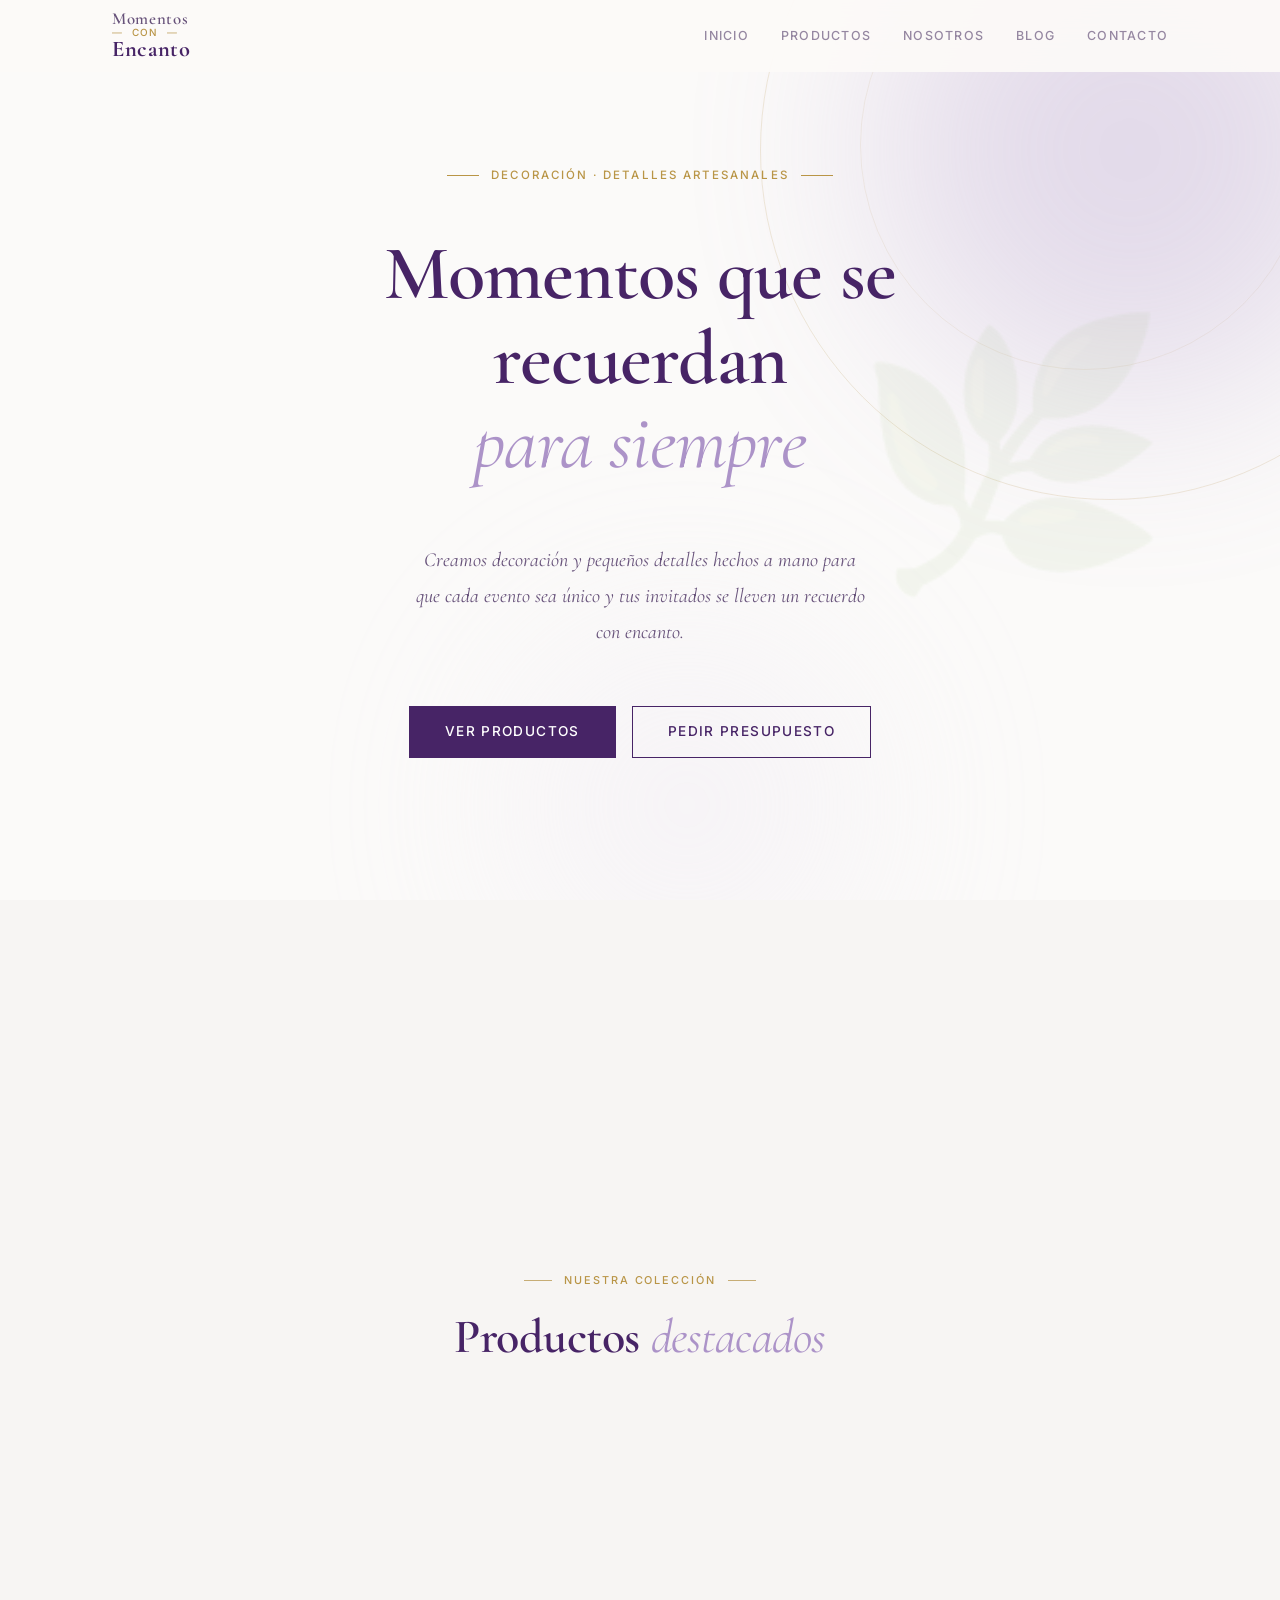
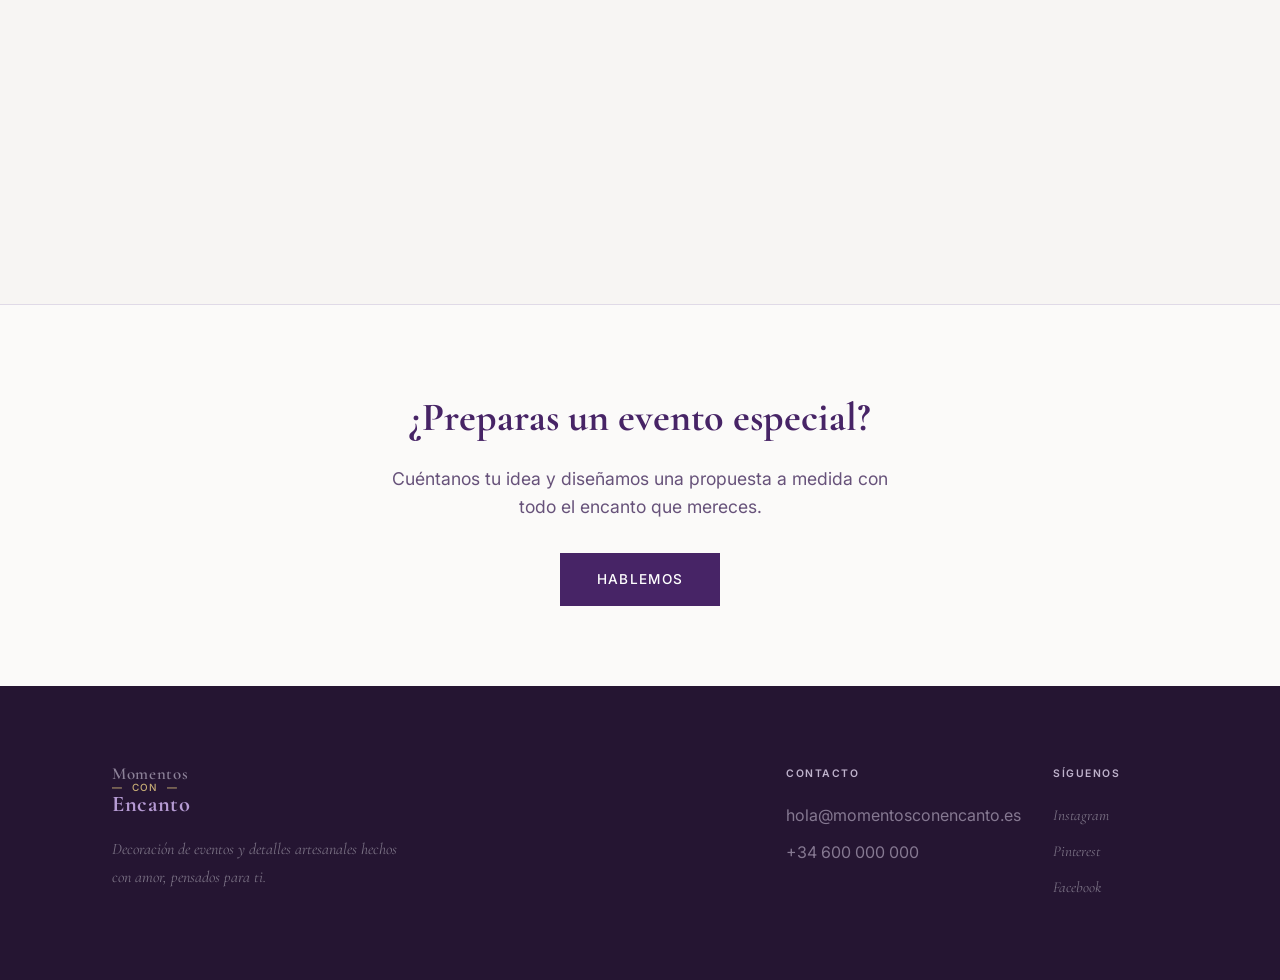
==== commit de64e786: "feat: convert to lovable multi-page design" ====
--- a/index.html
+++ b/index.html
@@ -3,13 +3,8 @@
 <head>
   <meta charset="UTF-8" />
   <meta name="viewport" content="width=device-width, initial-scale=1.0" />
-  <meta name="description" content="Momentos con Encanto — Decoración artesanal y detalles personalizados para bodas, bautizos, comuniones y toda clase de celebraciones especiales." />
-  <meta name="keywords" content="decoración eventos, detalles artesanales, bodas, bautizos, comuniones, regalos personalizados, minimalista, natural" />
-  <meta name="author" content="Momentos con Encanto" />
-  <meta property="og:title" content="Momentos con Encanto — Decoración Artesanal" />
-  <meta property="og:description" content="Detalles artesanales y decoración personalizada para que cada celebración sea un recuerdo imborrable." />
-  <meta property="og:type" content="website" />
-  <title>Momentos con Encanto — Decoración Artesanal</title>
+  <meta name="description" content="Decoración de eventos y detalles artesanales personalizados para bodas, bautizos, cumpleaños y mesas. Hechos a mano con amor." />
+  <title>Momentos con Encanto · Decoración artesanal para eventos</title>
   <link rel="preconnect" href="https://fonts.googleapis.com" />
   <link rel="preconnect" href="https://fonts.gstatic.com" crossorigin />
   <link href="https://fonts.googleapis.com/css2?family=Cormorant+Garamond:ital,wght@0,300;0,400;0,500;0,600;0,700;1,300;1,400;1,600&family=Inter:wght@300;400;500;600&display=swap" rel="stylesheet" />
@@ -20,7 +15,7 @@
   <!-- ===== NAVBAR ===== -->
   <header class="navbar" id="navbar">
     <div class="container nav-inner">
-      <a href="#" class="logo" id="logo-link">
+      <a href="index.html" class="logo" id="logo-link">
         <div class="logo-text-wrap">
           <span class="logo-top">Momentos</span>
           <div class="logo-dot">con</div>
@@ -28,13 +23,12 @@
         </div>
       </a>
       <nav class="nav-links" id="nav-links" role="navigation" aria-label="Menú principal">
-        <a href="#servicios" id="nav-servicios">Servicios</a>
-        <a href="#nosotros" id="nav-nosotros">Nosotros</a>
-        <a href="#galeria" id="nav-galeria">Galería</a>
-        <a href="#testimonios" id="nav-testimonios">Testimonios</a>
-        <a href="#contacto" id="nav-contacto">Contacto</a>
+        <a href="index.html" class="active">Inicio</a>
+        <a href="productos.html">Productos</a>
+        <a href="nosotros.html">Nosotros</a>
+        <a href="blog.html">Blog</a>
+        <a href="contacto.html">Contacto</a>
       </nav>
-      <a href="#contacto" class="btn btn-primary nav-cta" id="nav-cta-btn">Pide presupuesto</a>
       <button class="hamburger" id="hamburger-btn" aria-label="Abrir menú" aria-expanded="false">
         <span></span><span></span><span></span>
       </button>
@@ -48,485 +42,156 @@
       <div class="hero-circle hero-circle-2"></div>
       <div class="hero-blob hero-blob-1"></div>
       <div class="hero-blob hero-blob-2"></div>
-      <div class="hero-blob hero-blob-3"></div>
-      <div class="hero-sparkles">
-        <span class="sparkle">✦</span>
-        <span class="sparkle">✦</span>
-        <span class="sparkle">✧</span>
-        <span class="sparkle">✦</span>
-        <span class="sparkle">✧</span>
-      </div>
-    </div>
-
+    </div>
     <div class="hero-botanical" aria-hidden="true">
       <div class="botanical-art">🌿</div>
     </div>
 
-    <div class="container hero-content">
-      <div class="hero-eyebrow" id="hero-badge">
+    <div class="container hero-content text-center" style="max-width: 800px; margin: 0 auto; align-items: center; text-align: center; padding-top: var(--space-12);">
+      <div class="hero-eyebrow" style="margin: 0 auto;">
         <span class="eyebrow-line"></span>
-        <span class="eyebrow-text">Taller artesanal · Desde 2018</span>
-      </div>
-
-      <h1 class="hero-title">
-        Cada celebración<br />
-        merece ser<br />
-        <em>inolvidable</em>
+        <span class="eyebrow-text">Decoración · Detalles artesanales</span>
+        <span class="eyebrow-line"></span>
+      </div>
+
+      <h1 class="hero-title" style="margin-top: var(--space-4);">
+        Momentos que se recuerdan<br />
+        <em>para siempre</em>
       </h1>
 
-      <p class="hero-subtitle">
-        Creamos detalles artesanales únicos y decoraciones a medida para
-        que tus invitados lleven un trozo de magia a casa.
+      <p class="hero-subtitle" style="margin: var(--space-6) auto; font-size: 1.25rem;">
+        Creamos decoración y pequeños detalles hechos a mano para que cada evento sea único y tus invitados se lleven un recuerdo con encanto.
       </p>
 
-      <div class="hero-divider"></div>
-
-      <div class="hero-actions">
-        <a href="#contacto" class="btn btn-primary btn-lg" id="hero-cta-btn">
-          Cuéntanos tu evento
-          <span class="btn-arrow">→</span>
-        </a>
-        <a href="#servicios" class="btn btn-outline btn-lg" id="hero-services-btn">
-          Ver servicios
-        </a>
-      </div>
-
-      <div class="hero-stats">
-        <div class="stat-item">
-          <div class="stat-number"><span data-target="320">0</span><span class="stat-suffix">+</span></div>
-          <span class="stat-label">Eventos decorados</span>
-        </div>
-        <div class="stat-divider"></div>
-        <div class="stat-item">
-          <div class="stat-number"><span data-target="100">0</span><span class="stat-suffix">%</span></div>
-          <span class="stat-label">Artesanal</span>
-        </div>
-        <div class="stat-divider"></div>
-        <div class="stat-item">
-          <div class="stat-number"><span data-target="6">0</span><span class="stat-suffix">+</span></div>
-          <span class="stat-label">Años de experiencia</span>
-        </div>
-      </div>
-    </div>
-
-    <div class="hero-scroll-indicator" id="scroll-indicator">
-      <span>Descubre</span>
-      <div class="scroll-line"></div>
-    </div>
-  </section>
-
-  <!-- ===== TRUST ===== -->
-  <section class="trust-section" id="trust">
-    <div class="container trust-inner">
-      <span class="trust-label">Han confiado en nosotras</span>
-      <div class="trust-logos">
-        <span class="trust-logo">Villa Encanto</span>
-        <span class="trust-logo">Hacienda Verde</span>
-        <span class="trust-logo">Salón Cristal</span>
-        <span class="trust-logo">La Casona</span>
-        <span class="trust-logo">Jardines Reales</span>
-      </div>
-    </div>
-  </section>
-
-  <!-- ===== SERVICIOS ===== -->
-  <section class="section services-section" id="servicios">
+      <div class="hero-actions" style="justify-content: center;">
+        <a href="productos.html" class="btn btn-primary btn-lg">Ver productos</a>
+        <a href="contacto.html" class="btn btn-outline btn-lg">Pedir presupuesto</a>
+      </div>
+    </div>
+  </section>
+
+  <!-- ===== CARACTERÍSTICAS ===== -->
+  <section class="features-section" style="padding: var(--space-16) 0; background: var(--cream);">
+    <div class="container">
+      <div class="features-grid" style="display: grid; grid-template-columns: repeat(4, 1fr); gap: var(--space-8); text-align: center;">
+        <div class="feature-item reveal">
+          <div class="feature-icon" style="font-size: 2rem; color: var(--gold); margin-bottom: var(--space-2);">✨</div>
+          <h4 style="font-family: var(--font-heading); color: var(--plum); font-size: 1.2rem; margin-bottom: var(--space-1);">Decoración de eventos</h4>
+          <p style="font-size: 0.85rem; color: var(--text-soft);">Ambientes cuidados al detalle.</p>
+        </div>
+        <div class="feature-item reveal reveal-delay-1">
+          <div class="feature-icon" style="font-size: 2rem; color: var(--gold); margin-bottom: var(--space-2);">🌸</div>
+          <h4 style="font-family: var(--font-heading); color: var(--plum); font-size: 1.2rem; margin-bottom: var(--space-1);">Detalles artesanales</h4>
+          <p style="font-size: 0.85rem; color: var(--text-soft);">Pieza a pieza, hechos a mano.</p>
+        </div>
+        <div class="feature-item reveal reveal-delay-2">
+          <div class="feature-icon" style="font-size: 2rem; color: var(--gold); margin-bottom: var(--space-2);">🎁</div>
+          <h4 style="font-family: var(--font-heading); color: var(--plum); font-size: 1.2rem; margin-bottom: var(--space-1);">Recuerdos que perduran</h4>
+          <p style="font-size: 0.85rem; color: var(--text-soft);">Para cada invitado especial.</p>
+        </div>
+        <div class="feature-item reveal reveal-delay-3">
+          <div class="feature-icon" style="font-size: 2rem; color: var(--gold); margin-bottom: var(--space-2);">🤍</div>
+          <h4 style="font-family: var(--font-heading); color: var(--plum); font-size: 1.2rem; margin-bottom: var(--space-1);">Hecho con amor</h4>
+          <p style="font-size: 0.85rem; color: var(--text-soft);">Pensado para ti.</p>
+        </div>
+      </div>
+    </div>
+  </section>
+
+  <!-- ===== PRODUCTOS DESTACADOS ===== -->
+  <section class="section products-section">
     <div class="container">
       <div class="section-header">
-        <div class="section-eyebrow">Servicios</div>
-        <h2 class="section-title">Arte hecho a mano para<br /><em>cada momento especial</em></h2>
-        <p class="section-subtitle">Desde un pequeño detalle hasta la decoración completa de tu celebración, todo creado con amor y dedicación.</p>
-      </div>
-
-      <div class="services-grid">
-
-        <div class="service-card" id="service-1">
-          <div class="service-number">01</div>
-          <h3>Detalles para Bodas</h3>
-          <p>Recuerdos artesanales únicos para tus invitados: jabones naturales, bolsitas aromáticas, tarros personalizados, velas y mucho más.</p>
-          <ul class="service-features">
-            <li>Diseño totalmente personalizado</li>
-            <li>Packaging y etiquetas a medida</li>
-            <li>Mínimo 30 unidades</li>
-          </ul>
-          <a href="#contacto" class="service-link" id="service-link-1">Solicitar presupuesto →</a>
-        </div>
-
-        <div class="service-card featured" id="service-2">
-          <div class="service-badge">Más solicitado</div>
-          <div class="service-number">02</div>
-          <h3>Decoración de Mesas</h3>
-          <p>Centros de mesa, candelabros, arreglos de flores secas, guirnaldas y ambientación completa para crear el ambiente que siempre soñaste.</p>
-          <ul class="service-features">
-            <li>Flores secas y preservadas</li>
-            <li>Adaptado a tu paleta de color</li>
-            <li>Montaje y recogida incluidos</li>
-          </ul>
-          <a href="#contacto" class="service-link" id="service-link-2">Solicitar presupuesto →</a>
-        </div>
-
-        <div class="service-card" id="service-3">
-          <div class="service-number">03</div>
-          <h3>Bautizos y Comuniones</h3>
-          <p>Detalles artesanales dulces y tiernos para celebrar los grandes hitos de los más pequeños: bolsitas, figuritas y cajitas personalizadas.</p>
-          <ul class="service-features">
-            <li>Temáticas infantiles</li>
-            <li>Colores a elegir</li>
-            <li>Desde 20 unidades</li>
-          </ul>
-          <a href="#contacto" class="service-link" id="service-link-3">Solicitar presupuesto →</a>
-        </div>
-
-        <div class="service-card" id="service-4">
-          <div class="service-number">04</div>
-          <h3>Cumpleaños y Aniversarios</h3>
-          <p>Decoración temática y detalles para celebraciones íntimas: banners personalizados, centros, guirnaldas de tela y rincones de fotos.</p>
-          <ul class="service-features">
-            <li>Temáticas a medida</li>
-            <li>Alquiler de atrezzo</li>
-            <li>Photocall incluible</li>
-          </ul>
-          <a href="#contacto" class="service-link" id="service-link-4">Solicitar presupuesto →</a>
-        </div>
-
-        <div class="service-card" id="service-5">
-          <div class="service-number">05</div>
-          <h3>Regalos Corporativos</h3>
-          <p>Detalles artesanales con la identidad de tu empresa para eventos, ferias o clientes especiales. Packaging premium personalizado.</p>
-          <ul class="service-features">
-            <li>Logo y branding incluidos</li>
-            <li>Pedidos desde 50 unidades</li>
-            <li>Envío a todo el país</li>
-          </ul>
-          <a href="#contacto" class="service-link" id="service-link-5">Solicitar presupuesto →</a>
-        </div>
-
-        <div class="service-card" id="service-6">
-          <div class="service-number">06</div>
-          <h3>Evento Completo</h3>
-          <p>Nos encargamos de todo: decoración del espacio, detalles para invitados, señalética artesanal, mesa dulce y ambientación floral integral.</p>
-          <ul class="service-features">
-            <li>Consultoría de estilo</li>
-            <li>Coordinación el día del evento</li>
-            <li>Todo en un único presupuesto</li>
-          </ul>
-          <a href="#contacto" class="service-link" id="service-link-6">Solicitar presupuesto →</a>
-        </div>
-
-      </div>
-    </div>
-  </section>
-
-  <!-- ===== NOSOTROS ===== -->
-  <section class="section about-section" id="nosotros">
-    <div class="container about-grid">
-      <div class="about-visual">
-        <div class="about-image-frame">
-          <div class="about-image-placeholder">
-            <div class="about-img-inner">
-              <span class="about-img-icon">🌿</span>
-              <p>Nuestro taller artesanal</p>
-            </div>
-          </div>
-          <div class="about-floating-card card-1">
-            <span class="card-icon">✦</span>
-            <div>
-              <strong>5 / 5</strong>
-              <small>Valoración media</small>
-            </div>
-          </div>
-          <div class="about-floating-card card-2">
-            <span class="card-icon">🎀</span>
-            <div>
-              <strong>+320</strong>
-              <small>Eventos celebrados</small>
-            </div>
-          </div>
-        </div>
-      </div>
-
-      <div class="about-content">
-        <div class="section-eyebrow" style="justify-content:flex-start;">Nuestra historia</div>
-        <h2 class="section-title" style="text-align:left;">Hechos con amor,<br /><em>pensados para ti</em></h2>
-        <p class="about-text">Momentos con Encanto nació del deseo de convertir cada celebración en algo verdaderamente especial. Somos un pequeño taller artesanal con más de 6 años de experiencia creando detalles únicos e irrepetibles.</p>
-        <p class="about-text">Cada pieza que sale de nuestras manos está pensada con mimo y elaborada con materiales de primera calidad. Porque los momentos importantes merecen recuerdos a su altura.</p>
-
-        <div class="about-values">
-          <div class="value-item">
-            <span class="value-number">I</span>
-            <div>
-              <strong>100 % artesanal</strong>
-              <p>Cada detalle elaborado a mano con materiales naturales y sostenibles.</p>
-            </div>
-          </div>
-          <div class="value-item">
-            <span class="value-number">II</span>
-            <div>
-              <strong>Totalmente personalizado</strong>
-              <p>Adaptamos colores, formas y mensajes a la esencia de tu celebración.</p>
-            </div>
-          </div>
-          <div class="value-item">
-            <span class="value-number">III</span>
-            <div>
-              <strong>Entrega con tiempo</strong>
-              <p>Planificamos contigo para que todo esté listo sin sorpresas de última hora.</p>
-            </div>
-          </div>
-        </div>
-
-        <a href="#contacto" class="btn btn-primary" id="about-cta-btn">Hablemos de tu evento →</a>
-      </div>
-    </div>
-  </section>
-
-  <!-- ===== GALERÍA ===== -->
-  <section class="section gallery-section" id="galeria">
-    <div class="container">
-      <div class="section-header">
-        <div class="section-eyebrow">Galería</div>
-        <h2 class="section-title">Momentos que<br /><em>hemos creado</em></h2>
-        <p class="section-subtitle">Una muestra de nuestros trabajos más recientes.</p>
-      </div>
-      <div class="gallery-grid">
-        <div class="gallery-item gallery-item-large" id="gallery-1">
-          <div class="gallery-placeholder">
-            <span>💍</span>
-            <p>Boda en jardín — Detalles naturales</p>
-          </div>
-          <div class="gallery-overlay"><span>Boda · Detalles artesanales</span></div>
-        </div>
-        <div class="gallery-item" id="gallery-2">
-          <div class="gallery-placeholder">
-            <span>🌿</span>
-            <p>Decoración floral</p>
-          </div>
-          <div class="gallery-overlay"><span>Centros de mesa · Flores secas</span></div>
-        </div>
-        <div class="gallery-item" id="gallery-3">
-          <div class="gallery-placeholder">
-            <span>🕊️</span>
-            <p>Bautizo en lavanda</p>
-          </div>
-          <div class="gallery-overlay"><span>Bautizo · Detalles personalizados</span></div>
-        </div>
-        <div class="gallery-item" id="gallery-4">
-          <div class="gallery-placeholder">
-            <span>🕯️</span>
-            <p>Aniversario íntimo</p>
-          </div>
-          <div class="gallery-overlay"><span>Aniversario · Decoración minimalista</span></div>
-        </div>
-        <div class="gallery-item" id="gallery-5">
-          <div class="gallery-placeholder">
-            <span>🎁</span>
-            <p>Packaging premium</p>
-          </div>
-          <div class="gallery-overlay"><span>Corporativo · Regalos a medida</span></div>
-        </div>
-      </div>
-    </div>
-  </section>
-
-  <!-- ===== TESTIMONIOS ===== -->
-  <section class="section testimonials-section" id="testimonios">
-    <div class="container">
-      <div class="section-header">
-        <div class="section-eyebrow">Testimonios</div>
-        <h2 class="section-title">Lo que dicen las<br /><em>parejas y familias</em></h2>
-      </div>
-      <div class="testimonials-grid">
-        <div class="testimonial-card" id="testimonial-1">
-          <div class="testimonial-stars">★★★★★</div>
-          <p class="testimonial-text">"Los detalles de nuestra boda fueron una auténtica obra de arte. Cada invitado se emocionó al ver su recuerdo personalizado. Superaron todas nuestras expectativas."</p>
-          <div class="testimonial-author">
-            <div class="author-avatar" style="background: hsl(268, 32%, 60%);">LM</div>
-            <div>
-              <strong>Laura & Miguel</strong>
-              <span>Boda en Sevilla, Junio 2024</span>
-            </div>
-          </div>
-        </div>
-        <div class="testimonial-card featured" id="testimonial-2">
-          <div class="testimonial-stars">★★★★★</div>
-          <p class="testimonial-text">"Encargué la decoración completa del bautizo de mi hija y fue mágico. Cada detalle estaba pensado con tanto cariño... El salón parecía sacado de un cuento de hadas."</p>
-          <div class="testimonial-author">
-            <div class="author-avatar" style="background: hsl(272, 40%, 50%);">SR</div>
-            <div>
-              <strong>Sara Romero</strong>
-              <span>Bautizo, Marzo 2025</span>
-            </div>
-          </div>
-        </div>
-        <div class="testimonial-card" id="testimonial-3">
-          <div class="testimonial-stars">★★★★★</div>
-          <p class="testimonial-text">"Para los regalos corporativos no encontrábamos nada con personalidad. Momentos con Encanto lo resolvió todo: los clientes quedaron absolutamente encantados."</p>
-          <div class="testimonial-author">
-            <div class="author-avatar" style="background: hsl(41, 38%, 55%);">CP</div>
-            <div>
-              <strong>Carlos Pedraza</strong>
-              <span>Director, Estudio Creativo CP</span>
-            </div>
-          </div>
-        </div>
+        <div class="section-eyebrow">Nuestra colección</div>
+        <h2 class="section-title">Productos <em>destacados</em></h2>
+      </div>
+
+      <div class="products-grid">
+        <!-- Producto 1 -->
+        <a href="productos.html" class="product-card reveal">
+          <div class="product-img-wrap">
+            <div class="product-placeholder" style="background: var(--plum-light);">🌿</div>
+            <span class="product-tag">Bodas</span>
+          </div>
+          <div class="product-info">
+            <h3>Detalle de Boda Lavanda</h3>
+            <span class="product-price">Desde 3,50 €</span>
+          </div>
+        </a>
+
+        <!-- Producto 2 -->
+        <a href="productos.html" class="product-card reveal reveal-delay-1">
+          <div class="product-img-wrap">
+            <div class="product-placeholder" style="background: var(--cream-deep);">🌸</div>
+            <span class="product-tag">Mesas</span>
+          </div>
+          <div class="product-info">
+            <h3>Centro de Mesa Encanto</h3>
+            <span class="product-price">Desde 65 €</span>
+          </div>
+        </a>
+
+        <!-- Producto 3 -->
+        <a href="productos.html" class="product-card reveal reveal-delay-2">
+          <div class="product-img-wrap">
+            <div class="product-placeholder" style="background: var(--lavender-soft);">🕯️</div>
+            <span class="product-tag">Bautizos</span>
+          </div>
+          <div class="product-info">
+            <h3>Vela de Bautizo Artesanal</h3>
+            <span class="product-price">Desde 4,90 €</span>
+          </div>
+        </a>
+
+        <!-- Producto 4 -->
+        <a href="productos.html" class="product-card reveal reveal-delay-3">
+          <div class="product-img-wrap">
+            <div class="product-placeholder" style="background: var(--gold-light);">🎂</div>
+            <span class="product-tag">Cumpleaños</span>
+          </div>
+          <div class="product-info">
+            <h3>Pack Cumpleaños Mágico</h3>
+            <span class="product-price">Desde 120 €</span>
+          </div>
+        </a>
       </div>
     </div>
   </section>
 
   <!-- ===== CTA BANNER ===== -->
-  <section class="cta-banner" id="cta-banner">
-    <div class="cta-bg">
-      <div class="cta-circle cta-circle-1"></div>
-      <div class="cta-circle cta-circle-2"></div>
-    </div>
-    <div class="container cta-content">
-      <div class="cta-eyebrow">Tu celebración nos espera</div>
-      <div class="cta-divider"></div>
-      <h2>¿Tienes un momento especial<br /><em>que hacer inolvidable?</em></h2>
-      <p>Cuéntanos tu historia y crearemos juntas algo único e irrepetible.</p>
-      <a href="#contacto" class="btn btn-white btn-lg" id="banner-cta-btn">
-        Pide tu presupuesto gratis
-        <span class="btn-arrow">→</span>
-      </a>
-    </div>
-  </section>
-
-  <!-- ===== CONTACTO ===== -->
-  <section class="section contact-section" id="contacto">
-    <div class="container contact-grid">
-      <div class="contact-info">
-        <div class="section-eyebrow" style="justify-content:flex-start;">Contacto</div>
-        <h2 class="section-title" style="text-align:left;">Cuéntanos tu<br /><em>celebración</em></h2>
-        <p class="contact-subtitle">Rellena el formulario y te respondemos en menos de 24 h con una propuesta personalizada y sin compromiso.</p>
-
-        <div class="contact-details">
-          <div class="contact-detail-item">
-            <div class="detail-line"></div>
-            <div>
-              <strong>Taller</strong>
-              <span>Tu ciudad, España</span>
-            </div>
-          </div>
-          <div class="contact-detail-item">
-            <div class="detail-line"></div>
-            <div>
-              <strong>Teléfono / WhatsApp</strong>
-              <span>+34 XXX XXX XXX</span>
-            </div>
-          </div>
-          <div class="contact-detail-item">
-            <div class="detail-line"></div>
-            <div>
-              <strong>Email</strong>
-              <span>hola@momentosconencanto.es</span>
-            </div>
-          </div>
-          <div class="contact-detail-item">
-            <div class="detail-line"></div>
-            <div>
-              <strong>Respuesta</strong>
-              <span>En menos de 24 horas</span>
-            </div>
-          </div>
-        </div>
-
-        <div class="social-links">
-          <a href="#" class="social-btn" id="social-instagram" aria-label="Instagram">ig</a>
-          <a href="#" class="social-btn" id="social-pinterest" aria-label="Pinterest">𝐏</a>
-          <a href="#" class="social-btn" id="social-facebook" aria-label="Facebook">f</a>
-        </div>
-      </div>
-
-      <div class="contact-form-wrapper">
-        <p class="form-title">Escríbenos</p>
-        <p class="form-subtitle">Cuéntanos cómo imaginas tu celebración.</p>
-        <form class="contact-form" id="contact-form" novalidate>
-          <div class="form-row">
-            <div class="form-group">
-              <label for="nombre">Tu nombre *</label>
-              <input type="text" id="nombre" name="nombre" placeholder="María García" required />
-            </div>
-            <div class="form-group">
-              <label for="telefono">Teléfono</label>
-              <input type="tel" id="telefono" name="telefono" placeholder="+34 600 000 000" />
-            </div>
-          </div>
-          <div class="form-group">
-            <label for="email">Email *</label>
-            <input type="email" id="email" name="email" placeholder="tu@email.com" required />
-          </div>
-          <div class="form-group">
-            <label for="tipo-evento">Tipo de evento *</label>
-            <select id="tipo-evento" name="tipo-evento" required>
-              <option value="">Selecciona el tipo de evento</option>
-              <option value="boda">Boda</option>
-              <option value="bautizo">Bautizo</option>
-              <option value="comunion">Comunión</option>
-              <option value="cumpleanos">Cumpleaños / Aniversario</option>
-              <option value="corporativo">Evento corporativo</option>
-              <option value="otro">Otro</option>
-            </select>
-          </div>
-          <div class="form-row">
-            <div class="form-group">
-              <label for="fecha">Fecha del evento</label>
-              <input type="date" id="fecha" name="fecha" />
-            </div>
-            <div class="form-group">
-              <label for="invitados">Nº de invitados aprox.</label>
-              <input type="number" id="invitados" name="invitados" placeholder="100" min="1" />
-            </div>
-          </div>
-          <div class="form-group">
-            <label for="mensaje">Tu sueño *</label>
-            <textarea id="mensaje" name="mensaje" rows="4" placeholder="Describe cómo imaginas tu celebración, los colores que te gustan, alguna idea especial..." required></textarea>
-          </div>
-          <button type="submit" class="btn btn-primary btn-full" id="submit-btn">
-            Enviar mi consulta
-            <span class="btn-arrow">→</span>
-          </button>
-          <div class="form-success" id="form-success" role="alert" aria-live="polite">
-            Gracias — hemos recibido tu consulta y te escribimos en menos de 24 h.
-          </div>
-        </form>
-      </div>
+  <section class="cta-banner" style="background: var(--cream-warm); border-top: 1px solid var(--border); padding: var(--space-20) 0;">
+    <div class="container text-center" style="max-width: 600px; margin: 0 auto; text-align: center;">
+      <h2 style="font-family: var(--font-heading); font-size: 2.5rem; color: var(--plum); margin-bottom: var(--space-4);">¿Preparas un evento especial?</h2>
+      <p style="font-size: 1.1rem; color: var(--text-mid); margin-bottom: var(--space-8);">Cuéntanos tu idea y diseñamos una propuesta a medida con todo el encanto que mereces.</p>
+      <a href="contacto.html" class="btn btn-primary btn-lg">Hablemos</a>
     </div>
   </section>
 
   <!-- ===== FOOTER ===== -->
-  <footer class="footer" id="footer">
+  <footer class="footer">
     <div class="container footer-inner">
       <div class="footer-brand">
-        <a href="#" class="logo">
+        <a href="index.html" class="logo">
           <div class="logo-text-wrap">
             <span class="logo-top">Momentos</span>
             <div class="logo-dot">con</div>
             <span class="logo-bottom">Encanto</span>
           </div>
         </a>
-        <p>Detalles artesanales y decoración personalizada para que cada celebración sea un recuerdo imborrable.</p>
+        <p>Decoración de eventos y detalles artesanales hechos con amor, pensados para ti.</p>
       </div>
       <div class="footer-links">
         <div class="footer-col">
-          <h4>Servicios</h4>
-          <a href="#servicios">Detalles para Bodas</a>
-          <a href="#servicios">Decoración de Mesas</a>
-          <a href="#servicios">Bautizos y Comuniones</a>
-          <a href="#servicios">Eventos Corporativos</a>
+          <h4>Contacto</h4>
+          <span>hola@momentosconencanto.es</span>
+          <span>+34 600 000 000</span>
         </div>
         <div class="footer-col">
-          <h4>Empresa</h4>
-          <a href="#nosotros">Nuestra historia</a>
-          <a href="#galeria">Galería</a>
-          <a href="#testimonios">Opiniones</a>
-          <a href="#contacto">Contacto</a>
-        </div>
-      </div>
-    </div>
-    <div class="footer-bottom">
-      <div class="container">
-        <span>© 2026 Momentos con Encanto. Todos los derechos reservados.</span>
-        <span>Hecho con cariño en España</span>
+          <h4>Síguenos</h4>
+          <a href="#">Instagram</a>
+          <a href="#">Pinterest</a>
+          <a href="#">Facebook</a>
+        </div>
       </div>
     </div>
   </footer>
--- a/style.css
+++ b/style.css
@@ -927,6 +927,93 @@
   font-size: 0.95rem;
   font-style: italic;
   color: var(--text-soft);
+}
+
+/* ============================================
+   PRODUCTS GRID
+   ============================================ */
+.products-grid {
+  display: grid;
+  grid-template-columns: repeat(4, 1fr);
+  gap: var(--space-6);
+}
+
+.product-card {
+  display: flex;
+  flex-direction: column;
+  background: var(--white);
+  border: 1px solid var(--border);
+  border-radius: var(--radius-lg);
+  overflow: hidden;
+  transition: all var(--ease-slow);
+  text-decoration: none;
+  color: inherit;
+}
+.product-card:hover {
+  transform: translateY(-4px);
+  box-shadow: var(--shadow-md);
+  border-color: var(--plum-light);
+}
+
+.product-img-wrap {
+  position: relative;
+  aspect-ratio: 1;
+  width: 100%;
+  overflow: hidden;
+}
+.product-placeholder {
+  width: 100%;
+  height: 100%;
+  display: flex;
+  align-items: center;
+  justify-content: center;
+  font-size: 3rem;
+  transition: transform var(--ease-slow);
+}
+.product-card:hover .product-placeholder {
+  transform: scale(1.05);
+}
+.product-tag {
+  position: absolute;
+  top: var(--space-3);
+  left: var(--space-3);
+  background: white;
+  padding: 2px var(--space-3);
+  font-size: 0.65rem;
+  font-weight: 600;
+  text-transform: uppercase;
+  letter-spacing: 0.1em;
+  border-radius: var(--radius-full);
+  color: var(--plum);
+  box-shadow: var(--shadow-xs);
+}
+
+.product-info {
+  padding: var(--space-4);
+  display: flex;
+  flex-direction: column;
+  gap: var(--space-1);
+}
+.product-info h3 {
+  font-family: var(--font-heading);
+  font-size: 1.1rem;
+  color: var(--text-dark);
+  font-weight: 600;
+  line-height: 1.3;
+}
+.product-price {
+  font-family: var(--font-script);
+  font-size: 1rem;
+  color: var(--text-soft);
+  font-style: italic;
+}
+
+@media (max-width: 1024px) {
+  .products-grid { grid-template-columns: repeat(2, 1fr); }
+}
+@media (max-width: 480px) {
+  .products-grid { grid-template-columns: 1fr; }
+  .features-grid { grid-template-columns: 1fr; gap: var(--space-6); }
 }
 
 /* ============================================
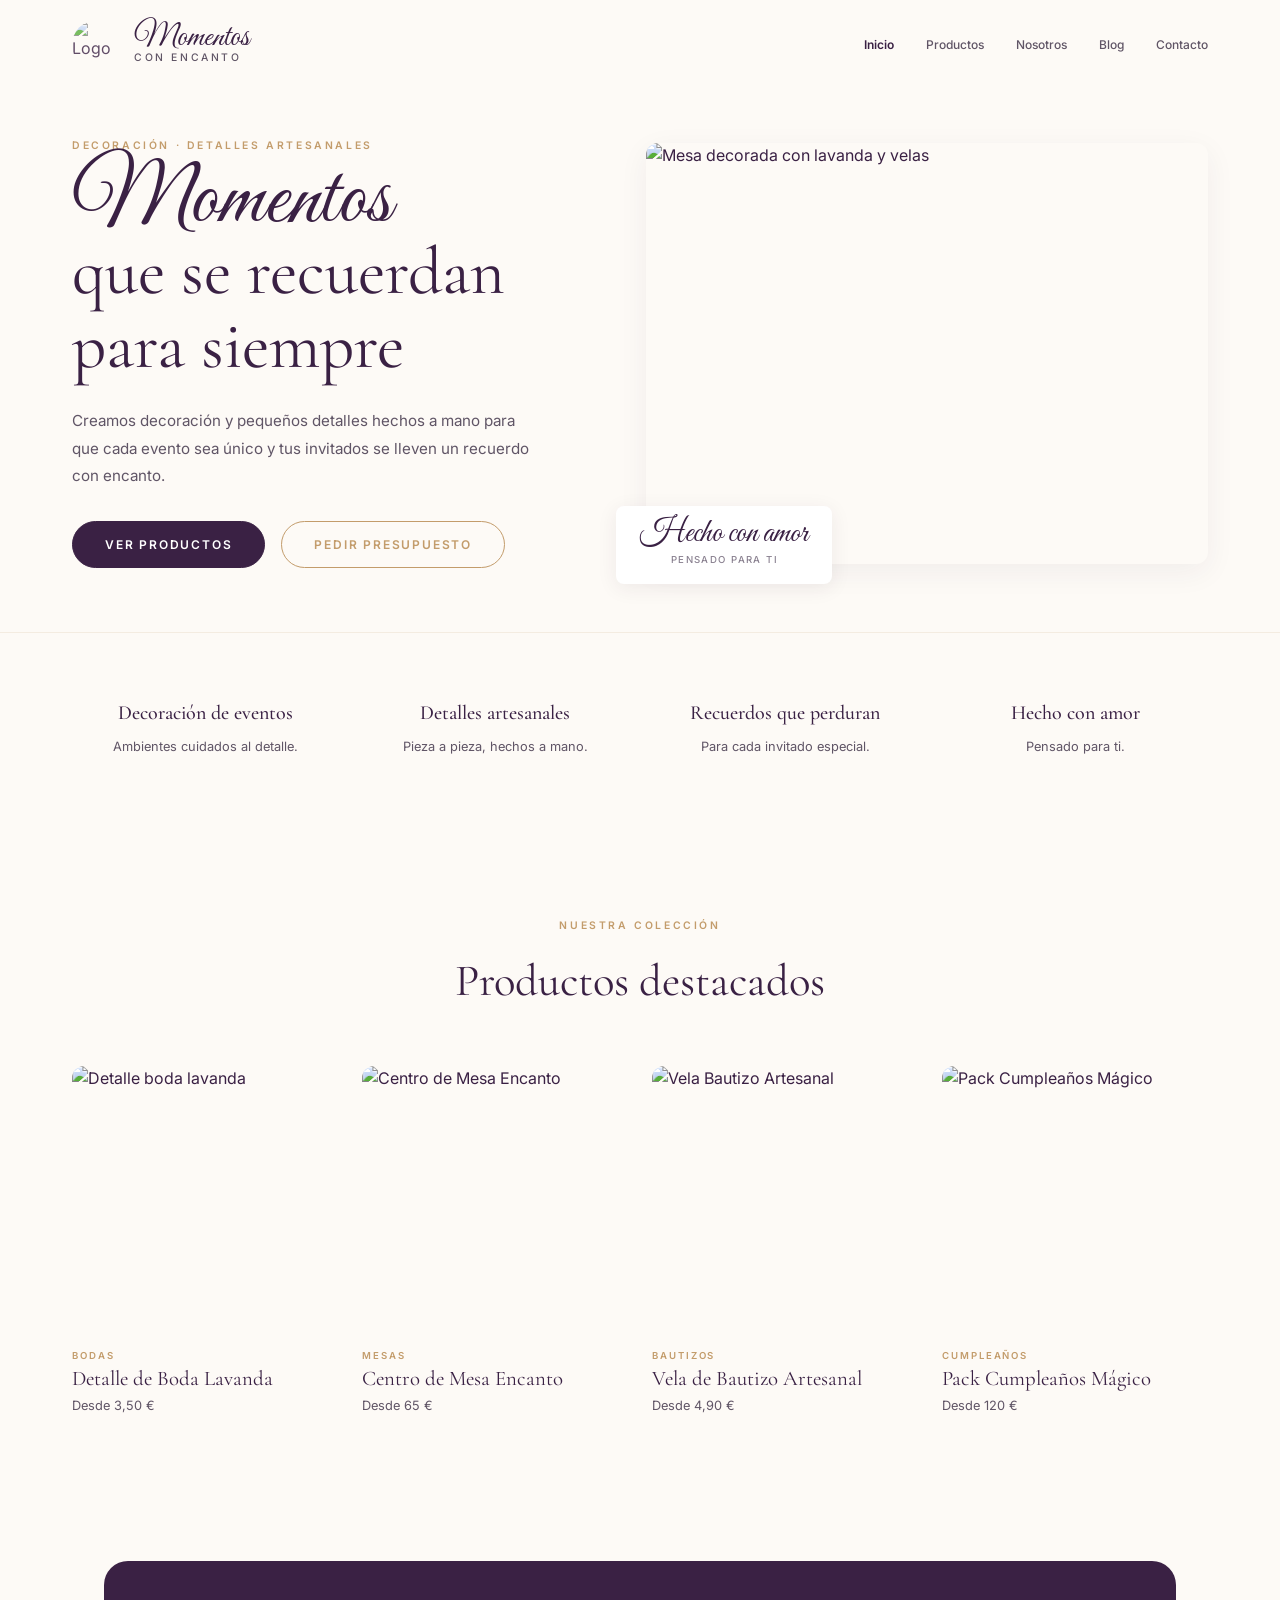
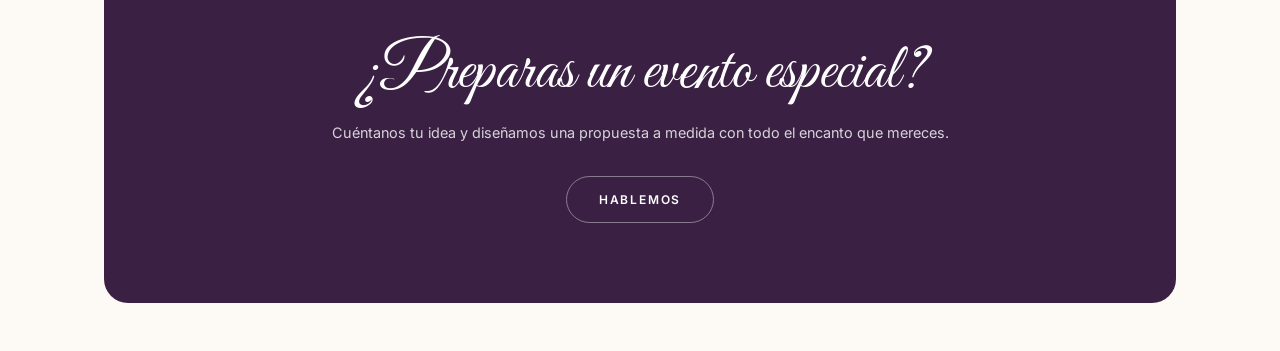
==== commit 028c8f85: "feat: replicate exact lovable aesthetic" ====
--- a/index.html
+++ b/index.html
@@ -3,11 +3,10 @@
 <head>
   <meta charset="UTF-8" />
   <meta name="viewport" content="width=device-width, initial-scale=1.0" />
-  <meta name="description" content="Decoración de eventos y detalles artesanales personalizados para bodas, bautizos, cumpleaños y mesas. Hechos a mano con amor." />
-  <title>Momentos con Encanto · Decoración artesanal para eventos</title>
+  <title>Momentos con Encanto · Decoración artesanal</title>
   <link rel="preconnect" href="https://fonts.googleapis.com" />
   <link rel="preconnect" href="https://fonts.gstatic.com" crossorigin />
-  <link href="https://fonts.googleapis.com/css2?family=Cormorant+Garamond:ital,wght@0,300;0,400;0,500;0,600;0,700;1,300;1,400;1,600&family=Inter:wght@300;400;500;600&display=swap" rel="stylesheet" />
+  <link href="https://fonts.googleapis.com/css2?family=Cormorant+Garamond:ital,wght@0,300;0,400;0,500;0,600;1,400&family=Great+Vibes&family=Inter:wght@300;400;500;600&display=swap" rel="stylesheet" />
   <link rel="stylesheet" href="style.css" />
 </head>
 <body>
@@ -15,186 +14,137 @@
   <!-- ===== NAVBAR ===== -->
   <header class="navbar" id="navbar">
     <div class="container nav-inner">
-      <a href="index.html" class="logo" id="logo-link">
+      <a href="index.html" class="logo">
+        <img src="https://images.unsplash.com/photo-1507842217343-583bb7270b66?ixlib=rb-4.0.3&auto=format&fit=crop&w=100&q=80" alt="Logo" class="logo-img" style="border-radius:50%; object-fit:cover; width:50px; height:50px; opacity: 0.8;" />
         <div class="logo-text-wrap">
           <span class="logo-top">Momentos</span>
-          <div class="logo-dot">con</div>
-          <span class="logo-bottom">Encanto</span>
+          <span class="logo-bottom">con encanto</span>
         </div>
       </a>
-      <nav class="nav-links" id="nav-links" role="navigation" aria-label="Menú principal">
+      <nav class="nav-links" id="nav-links">
         <a href="index.html" class="active">Inicio</a>
         <a href="productos.html">Productos</a>
         <a href="nosotros.html">Nosotros</a>
         <a href="blog.html">Blog</a>
         <a href="contacto.html">Contacto</a>
       </nav>
-      <button class="hamburger" id="hamburger-btn" aria-label="Abrir menú" aria-expanded="false">
+      <button class="hamburger" id="hamburger-btn">
         <span></span><span></span><span></span>
       </button>
     </div>
   </header>
 
   <!-- ===== HERO ===== -->
-  <section class="hero" id="hero">
-    <div class="hero-bg">
-      <div class="hero-circle hero-circle-1"></div>
-      <div class="hero-circle hero-circle-2"></div>
-      <div class="hero-blob hero-blob-1"></div>
-      <div class="hero-blob hero-blob-2"></div>
-    </div>
-    <div class="hero-botanical" aria-hidden="true">
-      <div class="botanical-art">🌿</div>
-    </div>
-
-    <div class="container hero-content text-center" style="max-width: 800px; margin: 0 auto; align-items: center; text-align: center; padding-top: var(--space-12);">
-      <div class="hero-eyebrow" style="margin: 0 auto;">
-        <span class="eyebrow-line"></span>
-        <span class="eyebrow-text">Decoración · Detalles artesanales</span>
-        <span class="eyebrow-line"></span>
+  <section class="hero">
+    <div class="container">
+      <div class="hero-content">
+        <div class="hero-eyebrow">
+          DECORACIÓN · DETALLES ARTESANALES
+        </div>
+        <h1 class="hero-title">
+          <em>Momentos</em>
+          que se recuerdan para siempre
+        </h1>
+        <p class="hero-subtitle">
+          Creamos decoración y pequeños detalles hechos a mano para que cada evento sea único y tus invitados se lleven un recuerdo con encanto.
+        </p>
+        <div class="hero-actions">
+          <a href="productos.html" class="btn btn-primary">Ver productos</a>
+          <a href="contacto.html" class="btn btn-outline">Pedir presupuesto</a>
+        </div>
       </div>
-
-      <h1 class="hero-title" style="margin-top: var(--space-4);">
-        Momentos que se recuerdan<br />
-        <em>para siempre</em>
-      </h1>
-
-      <p class="hero-subtitle" style="margin: var(--space-6) auto; font-size: 1.25rem;">
-        Creamos decoración y pequeños detalles hechos a mano para que cada evento sea único y tus invitados se lleven un recuerdo con encanto.
-      </p>
-
-      <div class="hero-actions" style="justify-content: center;">
-        <a href="productos.html" class="btn btn-primary btn-lg">Ver productos</a>
-        <a href="contacto.html" class="btn btn-outline btn-lg">Pedir presupuesto</a>
+      <div class="hero-visual">
+        <img src="https://images.unsplash.com/photo-1519225421980-715cb0215aed?ixlib=rb-4.0.3&auto=format&fit=crop&w=800&q=80" alt="Mesa decorada con lavanda y velas" class="hero-img" />
+        <div class="hero-badge">
+          <span class="hero-badge-script">Hecho con amor</span>
+          <span class="hero-badge-sans">PENSADO PARA TI</span>
+        </div>
       </div>
     </div>
   </section>
 
   <!-- ===== CARACTERÍSTICAS ===== -->
-  <section class="features-section" style="padding: var(--space-16) 0; background: var(--cream);">
-    <div class="container">
-      <div class="features-grid" style="display: grid; grid-template-columns: repeat(4, 1fr); gap: var(--space-8); text-align: center;">
-        <div class="feature-item reveal">
-          <div class="feature-icon" style="font-size: 2rem; color: var(--gold); margin-bottom: var(--space-2);">✨</div>
-          <h4 style="font-family: var(--font-heading); color: var(--plum); font-size: 1.2rem; margin-bottom: var(--space-1);">Decoración de eventos</h4>
-          <p style="font-size: 0.85rem; color: var(--text-soft);">Ambientes cuidados al detalle.</p>
-        </div>
-        <div class="feature-item reveal reveal-delay-1">
-          <div class="feature-icon" style="font-size: 2rem; color: var(--gold); margin-bottom: var(--space-2);">🌸</div>
-          <h4 style="font-family: var(--font-heading); color: var(--plum); font-size: 1.2rem; margin-bottom: var(--space-1);">Detalles artesanales</h4>
-          <p style="font-size: 0.85rem; color: var(--text-soft);">Pieza a pieza, hechos a mano.</p>
-        </div>
-        <div class="feature-item reveal reveal-delay-2">
-          <div class="feature-icon" style="font-size: 2rem; color: var(--gold); margin-bottom: var(--space-2);">🎁</div>
-          <h4 style="font-family: var(--font-heading); color: var(--plum); font-size: 1.2rem; margin-bottom: var(--space-1);">Recuerdos que perduran</h4>
-          <p style="font-size: 0.85rem; color: var(--text-soft);">Para cada invitado especial.</p>
-        </div>
-        <div class="feature-item reveal reveal-delay-3">
-          <div class="feature-icon" style="font-size: 2rem; color: var(--gold); margin-bottom: var(--space-2);">🤍</div>
-          <h4 style="font-family: var(--font-heading); color: var(--plum); font-size: 1.2rem; margin-bottom: var(--space-1);">Hecho con amor</h4>
-          <p style="font-size: 0.85rem; color: var(--text-soft);">Pensado para ti.</p>
-        </div>
+  <section class="features-section">
+    <div class="container features-grid">
+      <div class="feature-item">
+        <h4>Decoración de eventos</h4>
+        <p>Ambientes cuidados al detalle.</p>
+      </div>
+      <div class="feature-item">
+        <h4>Detalles artesanales</h4>
+        <p>Pieza a pieza, hechos a mano.</p>
+      </div>
+      <div class="feature-item">
+        <h4>Recuerdos que perduran</h4>
+        <p>Para cada invitado especial.</p>
+      </div>
+      <div class="feature-item">
+        <h4>Hecho con amor</h4>
+        <p>Pensado para ti.</p>
       </div>
     </div>
   </section>
 
-  <!-- ===== PRODUCTOS DESTACADOS ===== -->
-  <section class="section products-section">
+  <!-- ===== PRODUCTOS ===== -->
+  <section class="section">
     <div class="container">
       <div class="section-header">
-        <div class="section-eyebrow">Nuestra colección</div>
-        <h2 class="section-title">Productos <em>destacados</em></h2>
+        <div class="section-eyebrow">NUESTRA COLECCIÓN</div>
+        <h2 class="section-title">Productos destacados</h2>
       </div>
 
       <div class="products-grid">
-        <!-- Producto 1 -->
-        <a href="productos.html" class="product-card reveal">
+        <!-- 1 -->
+        <a href="producto-detalle.html" class="product-card">
           <div class="product-img-wrap">
-            <div class="product-placeholder" style="background: var(--plum-light);">🌿</div>
-            <span class="product-tag">Bodas</span>
+            <img src="https://images.unsplash.com/photo-1596433809252-260c27459eb0?ixlib=rb-4.0.3&auto=format&fit=crop&w=600&q=80" alt="Detalle boda lavanda" />
           </div>
-          <div class="product-info">
-            <h3>Detalle de Boda Lavanda</h3>
-            <span class="product-price">Desde 3,50 €</span>
-          </div>
+          <span class="product-cat">BODAS</span>
+          <h3 class="product-title">Detalle de Boda Lavanda</h3>
+          <span class="product-price">Desde 3,50 €</span>
         </a>
 
-        <!-- Producto 2 -->
-        <a href="productos.html" class="product-card reveal reveal-delay-1">
+        <!-- 2 -->
+        <a href="producto-detalle.html" class="product-card">
           <div class="product-img-wrap">
-            <div class="product-placeholder" style="background: var(--cream-deep);">🌸</div>
-            <span class="product-tag">Mesas</span>
+            <img src="https://images.unsplash.com/photo-1478146896981-b80fe463b330?ixlib=rb-4.0.3&auto=format&fit=crop&w=600&q=80" alt="Centro de Mesa Encanto" />
           </div>
-          <div class="product-info">
-            <h3>Centro de Mesa Encanto</h3>
-            <span class="product-price">Desde 65 €</span>
-          </div>
+          <span class="product-cat">MESAS</span>
+          <h3 class="product-title">Centro de Mesa Encanto</h3>
+          <span class="product-price">Desde 65 €</span>
         </a>
 
-        <!-- Producto 3 -->
-        <a href="productos.html" class="product-card reveal reveal-delay-2">
+        <!-- 3 -->
+        <a href="producto-detalle.html" class="product-card">
           <div class="product-img-wrap">
-            <div class="product-placeholder" style="background: var(--lavender-soft);">🕯️</div>
-            <span class="product-tag">Bautizos</span>
+            <img src="https://images.unsplash.com/photo-1505322022379-7c3353ee6291?ixlib=rb-4.0.3&auto=format&fit=crop&w=600&q=80" alt="Vela Bautizo Artesanal" />
           </div>
-          <div class="product-info">
-            <h3>Vela de Bautizo Artesanal</h3>
-            <span class="product-price">Desde 4,90 €</span>
-          </div>
+          <span class="product-cat">BAUTIZOS</span>
+          <h3 class="product-title">Vela de Bautizo Artesanal</h3>
+          <span class="product-price">Desde 4,90 €</span>
         </a>
 
-        <!-- Producto 4 -->
-        <a href="productos.html" class="product-card reveal reveal-delay-3">
+        <!-- 4 -->
+        <a href="producto-detalle.html" class="product-card">
           <div class="product-img-wrap">
-            <div class="product-placeholder" style="background: var(--gold-light);">🎂</div>
-            <span class="product-tag">Cumpleaños</span>
+            <img src="https://images.unsplash.com/photo-1530103862676-de8892bc952f?ixlib=rb-4.0.3&auto=format&fit=crop&w=600&q=80" alt="Pack Cumpleaños Mágico" />
           </div>
-          <div class="product-info">
-            <h3>Pack Cumpleaños Mágico</h3>
-            <span class="product-price">Desde 120 €</span>
-          </div>
+          <span class="product-cat">CUMPLEAÑOS</span>
+          <h3 class="product-title">Pack Cumpleaños Mágico</h3>
+          <span class="product-price">Desde 120 €</span>
         </a>
       </div>
     </div>
   </section>
 
-  <!-- ===== CTA BANNER ===== -->
-  <section class="cta-banner" style="background: var(--cream-warm); border-top: 1px solid var(--border); padding: var(--space-20) 0;">
-    <div class="container text-center" style="max-width: 600px; margin: 0 auto; text-align: center;">
-      <h2 style="font-family: var(--font-heading); font-size: 2.5rem; color: var(--plum); margin-bottom: var(--space-4);">¿Preparas un evento especial?</h2>
-      <p style="font-size: 1.1rem; color: var(--text-mid); margin-bottom: var(--space-8);">Cuéntanos tu idea y diseñamos una propuesta a medida con todo el encanto que mereces.</p>
-      <a href="contacto.html" class="btn btn-primary btn-lg">Hablemos</a>
-    </div>
-  </section>
-
-  <!-- ===== FOOTER ===== -->
-  <footer class="footer">
-    <div class="container footer-inner">
-      <div class="footer-brand">
-        <a href="index.html" class="logo">
-          <div class="logo-text-wrap">
-            <span class="logo-top">Momentos</span>
-            <div class="logo-dot">con</div>
-            <span class="logo-bottom">Encanto</span>
-          </div>
-        </a>
-        <p>Decoración de eventos y detalles artesanales hechos con amor, pensados para ti.</p>
-      </div>
-      <div class="footer-links">
-        <div class="footer-col">
-          <h4>Contacto</h4>
-          <span>hola@momentosconencanto.es</span>
-          <span>+34 600 000 000</span>
-        </div>
-        <div class="footer-col">
-          <h4>Síguenos</h4>
-          <a href="#">Instagram</a>
-          <a href="#">Pinterest</a>
-          <a href="#">Facebook</a>
-        </div>
-      </div>
-    </div>
-  </footer>
+  <!-- ===== CTA ===== -->
+  <div class="container">
+    <section class="cta-banner">
+      <h2>¿Preparas un evento especial?</h2>
+      <p>Cuéntanos tu idea y diseñamos una propuesta a medida con todo el encanto que mereces.</p>
+      <a href="contacto.html" class="btn btn-outline" style="border-color: rgba(255,255,255,0.4); color: white;">HABLEMOS</a>
+    </section>
+  </div>
 
   <script src="main.js"></script>
 </body>
--- a/style.css
+++ b/style.css
@@ -1,1562 +1,641 @@
 /* ============================================
-   DESIGN SYSTEM — Momentos con Encanto
-   Paleta: ciruela · lavanda · crema · dorado
-   Estilo: minimalista natural, elegante
+   DESIGN SYSTEM — Lovable Clone
+   Paleta: crema · plum oscuro · dorado camel
+   Estilo: fotográfico, romántico, elegante
    ============================================ */
-:root {
-  /* ── COLORES DEL LOGO ── */
-  --plum:          hsl(272, 48%, 27%);   /* morado ciruela oscuro */
-  --plum-mid:      hsl(272, 40%, 40%);   /* ciruela medio */
-  --plum-light:    hsl(272, 30%, 92%);   /* lavanda muy pálido */
-  --lavender:      hsl(268, 32%, 68%);   /* lavanda suave */
-  --lavender-soft: hsl(268, 28%, 82%);   /* lavanda claro */
-  --gold:          hsl(41, 45%, 50%);    /* dorado cálido */
-  --gold-light:    hsl(41, 38%, 88%);    /* dorado pálido */
-  --gold-line:     hsl(41, 42%, 62%);    /* dorado línea */
 
-  /* ── FONDOS ── */
-  --cream:         hsl(30, 22%, 96%);    /* crema fondo */
-  --cream-warm:    hsl(30, 18%, 98%);    /* casi blanco cálido */
-  --cream-deep:    hsl(30, 15%, 93%);    /* crema profunda */
-  --white:         hsl(0, 0%, 100%);
+   @import url('https://fonts.googleapis.com/css2?family=Great+Vibes&display=swap');
 
-  /* ── BORDES ── */
-  --border:        hsl(268, 20%, 88%);
-  --border-gold:   hsl(41, 35%, 78%);
-
-  /* ── TEXTO ── */
-  --text-dark:     hsl(272, 40%, 14%);   /* casi negro plum */
-  --text-mid:      hsl(272, 20%, 40%);
-  --text-soft:     hsl(272, 12%, 58%);
-  --text-light:    hsl(272, 8%, 72%);
-
-  /* ── TIPOGRAFÍA ── */
-  --font-script:   'Cormorant Garamond', Georgia, serif;
-  --font-heading:  'Cormorant Garamond', Georgia, serif;
-  --font-body:     'Inter', sans-serif;
-
-  /* ── ESPACIADO ── */
-  --space-1:  0.25rem;
-  --space-2:  0.5rem;
-  --space-3:  0.75rem;
-  --space-4:  1rem;
-  --space-5:  1.25rem;
-  --space-6:  1.5rem;
-  --space-8:  2rem;
-  --space-10: 2.5rem;
-  --space-12: 3rem;
-  --space-16: 4rem;
-  --space-20: 5rem;
-  --space-24: 6rem;
-  --space-32: 8rem;
-
-  /* ── RADIOS ── */
-  --radius-sm:   4px;
-  --radius-md:   8px;
-  --radius-lg:   16px;
-  --radius-xl:   24px;
-  --radius-full: 9999px;
-
-  /* ── SOMBRAS (muy sutiles) ── */
-  --shadow-xs: 0 1px 4px rgba(80, 40, 100, 0.05);
-  --shadow-sm: 0 2px 12px rgba(80, 40, 100, 0.07);
-  --shadow-md: 0 6px 28px rgba(80, 40, 100, 0.09);
-  --shadow-lg: 0 16px 48px rgba(80, 40, 100, 0.11);
-
-  /* ── TRANSICIONES ── */
-  --ease-fast:   0.18s ease;
-  --ease-normal: 0.28s ease;
-  --ease-slow:   0.45s cubic-bezier(0.4, 0, 0.2, 1);
-
-  --navbar-h: 72px;
-}
-
-/* ============================================
-   RESET
-   ============================================ */
-*, *::before, *::after { box-sizing: border-box; margin: 0; padding: 0; }
-html { scroll-behavior: smooth; font-size: 16px; }
-body {
-  font-family: var(--font-body);
-  background-color: var(--cream);
-  color: var(--text-dark);
-  line-height: 1.6;
-  overflow-x: hidden;
-}
-img { max-width: 100%; display: block; }
-a { text-decoration: none; color: inherit; }
-ul { list-style: none; }
-button { cursor: pointer; border: none; background: none; font-family: inherit; }
-
-/* ============================================
-   UTILIDADES
-   ============================================ */
-.container {
-  width: 100%;
-  max-width: 1120px;
-  margin: 0 auto;
-  padding: 0 var(--space-8);
-}
-
-.section { padding: var(--space-32) 0; }
-
-/* Línea decorativa dorada */
-.gold-line {
-  display: flex;
-  align-items: center;
-  gap: var(--space-3);
-  color: var(--gold);
-  font-size: 0.72rem;
-  letter-spacing: 0.18em;
-  text-transform: uppercase;
-  font-family: var(--font-body);
-  font-weight: 500;
-}
-.gold-line::before,
-.gold-line::after {
-  content: '';
-  flex: 1;
-  height: 1px;
-  background: var(--gold-line);
-  max-width: 60px;
-}
-
-/* ============================================
-   BOTONES
-   ============================================ */
-.btn {
-  display: inline-flex;
-  align-items: center;
-  gap: var(--space-2);
-  padding: 0.72rem 1.8rem;
-  font-family: var(--font-body);
-  font-size: 0.82rem;
-  font-weight: 500;
-  letter-spacing: 0.10em;
-  text-transform: uppercase;
-  transition: all var(--ease-normal);
-  white-space: nowrap;
-  border-radius: 0;
-}
-
-.btn-lg { padding: 0.9rem 2.2rem; font-size: 0.85rem; }
-.btn-full { width: 100%; justify-content: center; }
-
-.btn-primary {
-  background: var(--plum);
-  color: white;
-  border: 1px solid var(--plum);
-}
-.btn-primary:hover {
-  background: var(--plum-mid);
-  border-color: var(--plum-mid);
-  transform: translateY(-1px);
-  box-shadow: var(--shadow-md);
-}
-
-.btn-outline {
-  background: transparent;
-  color: var(--plum);
-  border: 1px solid var(--plum);
-}
-.btn-outline:hover {
-  background: var(--plum);
-  color: white;
-}
-
-.btn-gold {
-  background: transparent;
-  color: var(--gold);
-  border: 1px solid var(--gold-line);
-}
-.btn-gold:hover {
-  background: var(--gold);
-  color: white;
-  border-color: var(--gold);
-}
-
-.btn-white {
-  background: white;
-  color: var(--plum);
-  border: 1px solid white;
-}
-.btn-white:hover {
-  background: transparent;
-  color: white;
-}
-
-.btn-arrow { transition: transform var(--ease-fast); }
-.btn:hover .btn-arrow { transform: translateX(4px); }
-
-/* ============================================
-   NAVBAR
-   ============================================ */
-.navbar {
-  position: fixed;
-  top: 0; left: 0; right: 0;
-  z-index: 1000;
-  height: var(--navbar-h);
-  display: flex;
-  align-items: center;
-  background: rgba(252, 250, 248, 0.92);
-  backdrop-filter: blur(20px);
-  -webkit-backdrop-filter: blur(20px);
-  border-bottom: 1px solid transparent;
-  transition: all var(--ease-normal);
-}
-.navbar.scrolled {
-  border-bottom-color: var(--border);
-  box-shadow: var(--shadow-xs);
-}
-
-.nav-inner {
-  display: flex;
-  align-items: center;
-  gap: var(--space-8);
-}
-
-/* Logo */
-.logo {
-  display: flex;
-  align-items: center;
-  gap: var(--space-2);
-  margin-right: auto;
-}
-.logo-img {
-  height: 48px;
-  width: auto;
-  object-fit: contain;
-}
-.logo-text-wrap {
-  display: flex;
-  flex-direction: column;
-  line-height: 1;
-}
-.logo-top {
-  font-family: var(--font-script);
-  font-size: 1.05rem;
-  font-weight: 600;
-  color: var(--text-mid);
-  letter-spacing: 0.04em;
-}
-.logo-bottom {
-  font-family: var(--font-script);
-  font-size: 1.4rem;
-  font-weight: 700;
-  color: var(--plum);
-  letter-spacing: 0.03em;
-}
-.logo-dot {
-  display: flex;
-  align-items: center;
-  gap: var(--space-2);
-  font-size: 0.62rem;
-  color: var(--gold);
-  letter-spacing: 0.15em;
-  text-transform: uppercase;
-  font-family: var(--font-body);
-  font-weight: 500;
-}
-.logo-dot::before,
-.logo-dot::after {
-  content: '—';
-  color: var(--gold-line);
-}
-
-.nav-links {
-  display: flex;
-  align-items: center;
-  gap: var(--space-8);
-}
-.nav-links a {
-  font-family: var(--font-body);
-  font-size: 0.78rem;
-  font-weight: 500;
-  letter-spacing: 0.10em;
-  text-transform: uppercase;
-  color: var(--text-soft);
-  transition: color var(--ease-fast);
-  position: relative;
-}
-.nav-links a::after {
-  content: '';
-  position: absolute;
-  bottom: -4px; left: 0;
-  width: 0; height: 1px;
-  background: var(--gold);
-  transition: width var(--ease-normal);
-}
-.nav-links a:hover { color: var(--plum); }
-.nav-links a:hover::after { width: 100%; }
-
-.hamburger {
-  display: none;
-  flex-direction: column;
-  gap: 5px;
-  padding: var(--space-2);
-  margin-left: auto;
-}
-.hamburger span {
-  display: block;
-  width: 20px; height: 1.5px;
-  background: var(--text-dark);
-  border-radius: 2px;
-  transition: all var(--ease-normal);
-}
-.hamburger.open span:nth-child(1) { transform: rotate(45deg) translate(5px, 5px); }
-.hamburger.open span:nth-child(2) { opacity: 0; }
-.hamburger.open span:nth-child(3) { transform: rotate(-45deg) translate(5px, -5px); }
-
-/* ============================================
-   HERO
-   ============================================ */
-.hero {
-  min-height: 100vh;
-  display: flex;
-  align-items: center;
-  position: relative;
-  overflow: hidden;
-  background: var(--cream-warm);
-  padding-top: var(--navbar-h);
-}
-
-/* Fondo minimalista — texturas muy sutiles */
-.hero-bg {
-  position: absolute;
-  inset: 0;
-  pointer-events: none;
-}
-
-.hero-circle {
-  position: absolute;
-  border-radius: 50%;
-  border: 1px solid var(--gold-line);
-  opacity: 0.25;
-}
-.hero-circle-1 {
-  width: 700px; height: 700px;
-  top: -200px; right: -180px;
-  animation: slowRotate 30s linear infinite;
-}
-.hero-circle-2 {
-  width: 450px; height: 450px;
-  top: -80px; right: -30px;
-  opacity: 0.15;
-  animation: slowRotate 22s linear infinite reverse;
-}
-
-.hero-blob {
-  position: absolute;
-  border-radius: 50%;
-  filter: blur(100px);
-  opacity: 0.30;
-}
-.hero-blob-1 {
-  width: 500px; height: 500px;
-  background: var(--lavender);
-  top: -100px; right: -100px;
-  animation: blobFloat 14s ease-in-out infinite;
-}
-.hero-blob-2 {
-  width: 350px; height: 350px;
-  background: var(--plum-light);
-  bottom: -80px; left: 40%;
-  animation: blobFloat 18s ease-in-out infinite reverse;
-}
-.hero-blob-3 {
-  width: 200px; height: 200px;
-  background: var(--gold-light);
-  bottom: 10%; left: 5%;
-  opacity: 0.20;
-  animation: blobFloat 12s ease-in-out infinite;
-}
-
-/* Elementos botánicos decorativos */
-.hero-botanical {
-  position: absolute;
-  right: 0; top: 0; bottom: 0;
-  width: 42%;
-  display: flex;
-  align-items: center;
-  justify-content: center;
-  pointer-events: none;
-}
-.botanical-art {
-  width: 100%;
-  height: 100%;
-  display: flex;
-  align-items: center;
-  justify-content: center;
-  font-size: 16rem;
-  opacity: 0.05;
-  color: var(--plum);
-  user-select: none;
-  animation: blobFloat 16s ease-in-out infinite;
-}
-
-@keyframes slowRotate {
-  from { transform: rotate(0deg); }
-  to   { transform: rotate(360deg); }
-}
-@keyframes blobFloat {
-  0%, 100% { transform: translateY(0); }
-  50%       { transform: translateY(-20px); }
-}
-
-/* Puntos de estrella flotantes */
-.hero-sparkles {
-  position: absolute;
-  inset: 0;
-  pointer-events: none;
-}
-.sparkle {
-  position: absolute;
-  color: var(--gold);
-  opacity: 0;
-  animation: sparkleAnim ease-in-out infinite;
-  font-size: 0.8rem;
-}
-.sparkle:nth-child(1) { top: 20%; right: 35%; animation-duration: 3s; animation-delay: 0s; }
-.sparkle:nth-child(2) { top: 30%; right: 25%; animation-duration: 4s; animation-delay: 1s; }
-.sparkle:nth-child(3) { top: 15%; right: 20%; animation-duration: 3.5s; animation-delay: 2s; }
-.sparkle:nth-child(4) { top: 40%; right: 38%; animation-duration: 5s; animation-delay: 0.5s; }
-.sparkle:nth-child(5) { top: 25%; right: 15%; animation-duration: 4s; animation-delay: 1.5s; }
-
-@keyframes sparkleAnim {
-  0%, 100% { opacity: 0; transform: scale(0.5); }
-  50%       { opacity: 0.8; transform: scale(1.2); }
-}
-
-.hero-content {
-  position: relative;
-  z-index: 1;
-  display: flex;
-  flex-direction: column;
-  align-items: flex-start;
-  gap: var(--space-8);
-  padding: var(--space-24) 0;
-  max-width: 56%;
-}
-
-.hero-eyebrow {
-  display: flex;
-  align-items: center;
-  gap: var(--space-3);
-  animation: fadeInUp 0.6s ease both;
-}
-.eyebrow-line {
-  width: 32px; height: 1px;
-  background: var(--gold);
-}
-.eyebrow-text {
-  font-family: var(--font-body);
-  font-size: 0.72rem;
-  font-weight: 500;
-  letter-spacing: 0.18em;
-  text-transform: uppercase;
-  color: var(--gold);
-}
-
-.hero-title {
-  font-family: var(--font-heading);
-  font-size: clamp(3.2rem, 6vw, 5.5rem);
-  font-weight: 600;
-  line-height: 1.10;
-  letter-spacing: -0.01em;
-  color: var(--plum);
-  animation: fadeInUp 0.7s ease 0.1s both;
-}
-.hero-title em {
-  font-style: italic;
-  color: var(--lavender);
-  font-weight: 400;
-}
-.hero-title .gold-accent {
-  color: var(--gold);
-}
-
-.hero-subtitle {
-  font-family: var(--font-script);
-  font-size: clamp(1.05rem, 1.8vw, 1.2rem);
-  color: var(--text-mid);
-  max-width: 460px;
-  line-height: 1.80;
-  font-style: italic;
-  animation: fadeInUp 0.7s ease 0.2s both;
-}
-
-.hero-divider {
-  width: 60px; height: 1px;
-  background: linear-gradient(to right, var(--gold), transparent);
-  animation: fadeInUp 0.7s ease 0.3s both;
-}
-
-.hero-actions {
-  display: flex;
-  align-items: center;
-  gap: var(--space-4);
-  flex-wrap: wrap;
-  animation: fadeInUp 0.7s ease 0.35s both;
-}
-
-.hero-stats {
-  display: flex;
-  align-items: center;
-  gap: var(--space-8);
-  border-top: 1px solid var(--border);
-  padding-top: var(--space-6);
-  animation: fadeInUp 0.7s ease 0.45s both;
-  flex-wrap: wrap;
-}
-
-.stat-item {
-  display: flex;
-  flex-direction: column;
-  gap: 3px;
-}
-.stat-number {
-  font-family: var(--font-heading);
-  font-size: 2.2rem;
-  font-weight: 600;
-  color: var(--plum);
-  line-height: 1;
-  display: inline-flex;
-  align-items: baseline;
-  gap: 2px;
-}
-.stat-suffix {
-  font-size: 1.4rem;
-  color: var(--gold);
-  font-family: var(--font-heading);
-}
-.stat-label {
-  font-size: 0.72rem;
-  color: var(--text-soft);
-  font-weight: 500;
-  letter-spacing: 0.06em;
-  text-transform: uppercase;
-}
-.stat-divider {
-  width: 1px; height: 36px;
-  background: var(--border);
-}
-
-.hero-scroll-indicator {
-  position: absolute;
-  bottom: var(--space-8);
-  left: 50%;
-  transform: translateX(-50%);
-  display: flex;
-  flex-direction: column;
-  align-items: center;
-  gap: var(--space-2);
-  font-size: 0.65rem;
-  font-weight: 500;
-  color: var(--text-light);
-  letter-spacing: 0.14em;
-  text-transform: uppercase;
-  animation: fadeIn 1s ease 1.2s both;
-  transition: opacity 0.4s;
-}
-.scroll-line {
-  width: 1px; height: 36px;
-  background: linear-gradient(to bottom, var(--gold), transparent);
-  animation: scrollPulse 2s ease-in-out infinite;
-}
-@keyframes scrollPulse {
-  0%, 100% { opacity: 1; transform: scaleY(1); }
-  50%       { opacity: 0.3; transform: scaleY(0.5); }
-}
-
-/* ============================================
-   TRUST
-   ============================================ */
-.trust-section {
-  padding: var(--space-10) 0;
-  background: var(--cream-deep);
-  border-top: 1px solid var(--border);
-  border-bottom: 1px solid var(--border);
-}
-.trust-inner {
-  display: flex;
-  align-items: center;
-  gap: var(--space-8);
-  flex-wrap: wrap;
-}
-.trust-label {
-  font-size: 0.68rem;
-  font-weight: 600;
-  letter-spacing: 0.14em;
-  text-transform: uppercase;
-  color: var(--text-light);
-  white-space: nowrap;
-  flex-shrink: 0;
-}
-.trust-logos {
-  display: flex;
-  align-items: center;
-  gap: var(--space-8);
-  flex-wrap: wrap;
-  flex: 1;
-}
-.trust-logo {
-  font-family: var(--font-script);
-  font-size: 0.95rem;
-  font-weight: 600;
-  font-style: italic;
-  color: var(--text-light);
-  letter-spacing: 0.02em;
-  transition: color var(--ease-normal);
-  cursor: default;
-}
-.trust-logo:hover { color: var(--plum); }
-
-/* ============================================
-   SECTION HEADER
-   ============================================ */
-.section-header {
-  text-align: center;
-  max-width: 640px;
-  margin: 0 auto var(--space-20);
-  display: flex;
-  flex-direction: column;
-  align-items: center;
-  gap: var(--space-5);
-}
-
-.section-eyebrow {
-  display: flex;
-  align-items: center;
-  gap: var(--space-3);
-  font-family: var(--font-body);
-  font-size: 0.68rem;
-  font-weight: 500;
-  letter-spacing: 0.18em;
-  text-transform: uppercase;
-  color: var(--gold);
-}
-.section-eyebrow::before,
-.section-eyebrow::after {
-  content: '';
-  width: 28px; height: 1px;
-  background: var(--gold-line);
-}
-
-.section-title {
-  font-family: var(--font-heading);
-  font-size: clamp(2rem, 4vw, 3rem);
-  font-weight: 600;
-  line-height: 1.18;
-  letter-spacing: -0.01em;
-  color: var(--plum);
-}
-.section-title em {
-  font-style: italic;
-  font-weight: 400;
-  color: var(--lavender);
-}
-
-.section-subtitle {
-  font-family: var(--font-script);
-  font-size: 1.1rem;
-  font-style: italic;
-  color: var(--text-mid);
-  line-height: 1.78;
-}
-
-/* ============================================
-   SERVICES
-   ============================================ */
-.services-section { background: var(--cream-warm); }
-
-.services-grid {
-  display: grid;
-  grid-template-columns: repeat(3, 1fr);
-  gap: 1px;
-  border: 1px solid var(--border);
-  background: var(--border);
-}
-
-.service-card {
-  background: var(--cream-warm);
-  padding: var(--space-10) var(--space-8);
-  position: relative;
-  transition: all var(--ease-slow);
-  display: flex;
-  flex-direction: column;
-  gap: var(--space-5);
-}
-.service-card::before {
-  content: '';
-  position: absolute;
-  top: 0; left: var(--space-8);
-  width: 0; height: 2px;
-  background: var(--gold);
-  transition: width var(--ease-slow);
-}
-.service-card:hover::before { width: calc(100% - var(--space-8) * 2); }
-.service-card:hover { background: var(--white); }
-
-.service-card.featured {
-  background: var(--plum);
-}
-.service-card.featured::before { background: var(--gold); }
-.service-card.featured:hover { background: hsl(272, 48%, 24%); }
-
-.service-number {
-  font-family: var(--font-heading);
-  font-size: 3rem;
-  font-weight: 300;
-  color: var(--border);
-  line-height: 1;
-  transition: color var(--ease-normal);
-}
-.service-card:hover .service-number { color: var(--gold-light); }
-.service-card.featured .service-number { color: rgba(255,255,255,0.15); }
-
-.service-badge {
-  display: inline-block;
-  font-size: 0.62rem;
-  font-weight: 600;
-  letter-spacing: 0.14em;
-  text-transform: uppercase;
-  color: var(--gold);
-  border: 1px solid var(--gold-line);
-  padding: 3px var(--space-3);
-  margin-bottom: var(--space-2);
-  align-self: flex-start;
-}
-.service-card.featured .service-badge {
-  color: var(--gold-light);
-  border-color: rgba(200, 170, 100, 0.4);
-}
-
-.service-card h3 {
-  font-family: var(--font-heading);
-  font-size: 1.3rem;
-  font-weight: 600;
-  color: var(--plum);
-  line-height: 1.3;
-}
-.service-card.featured h3 { color: white; }
-
-.service-card p {
-  font-family: var(--font-script);
-  font-size: 1rem;
-  font-style: italic;
-  color: var(--text-mid);
-  line-height: 1.75;
-  flex: 1;
-}
-.service-card.featured p { color: rgba(255,255,255,0.78); }
-
-.service-features {
-  display: flex;
-  flex-direction: column;
-  gap: var(--space-2);
-  border-top: 1px solid var(--border);
-  padding-top: var(--space-4);
-}
-.service-card.featured .service-features { border-color: rgba(255,255,255,0.15); }
-
-.service-features li {
-  font-size: 0.8rem;
-  color: var(--text-soft);
-  display: flex;
-  align-items: center;
-  gap: var(--space-2);
-  font-weight: 400;
-}
-.service-features li::before {
-  content: '—';
-  color: var(--gold);
-  font-size: 0.7rem;
-}
-.service-card.featured .service-features li { color: rgba(255,255,255,0.68); }
-.service-card.featured .service-features li::before { color: var(--gold-light); }
-
-.service-link {
-  font-size: 0.72rem;
-  font-weight: 500;
-  letter-spacing: 0.12em;
-  text-transform: uppercase;
-  color: var(--gold);
-  display: inline-flex;
-  align-items: center;
-  gap: var(--space-2);
-  margin-top: var(--space-2);
-  transition: gap var(--ease-fast), color var(--ease-fast);
-}
-.service-link:hover { gap: var(--space-3); }
-.service-card.featured .service-link { color: var(--gold-light); }
-
-/* ============================================
-   ABOUT
-   ============================================ */
-.about-section { background: var(--cream); }
-
-.about-grid {
-  display: grid;
-  grid-template-columns: 1fr 1fr;
-  gap: var(--space-24);
-  align-items: center;
-}
-
-.about-image-wrapper { position: relative; }
-
-.about-image-frame {
-  position: relative;
-  aspect-ratio: 3 / 4;
-  max-width: 420px;
-}
-
-.about-image-placeholder {
-  width: 100%; height: 100%;
-  background: var(--cream-deep);
-  border: 1px solid var(--border);
-  display: flex;
-  align-items: center;
-  justify-content: center;
-  position: relative;
-  overflow: hidden;
-}
-
-.about-img-inner {
-  text-align: center;
-  color: var(--text-soft);
-  z-index: 1;
-}
-.about-img-icon { font-size: 5rem; display: block; margin-bottom: var(--space-3); opacity: 0.5; }
-.about-img-inner p {
-  font-family: var(--font-script);
-  font-size: 1rem;
-  font-style: italic;
-}
-
-/* Marco dorado decorativo */
-.about-image-frame::before {
-  content: '';
-  position: absolute;
-  top: var(--space-4); left: var(--space-4);
-  right: calc(-1 * var(--space-4)); bottom: calc(-1 * var(--space-4));
-  border: 1px solid var(--border-gold);
-  z-index: 0;
-  pointer-events: none;
-}
-
-.about-floating-card {
-  position: absolute;
-  background: white;
-  border: 1px solid var(--border);
-  padding: var(--space-4) var(--space-5);
-  display: flex;
-  align-items: center;
-  gap: var(--space-3);
-  box-shadow: var(--shadow-md);
-  white-space: nowrap;
-  z-index: 2;
-}
-.card-1 { top: var(--space-8); right: calc(-1 * var(--space-10)); }
-.card-2 { bottom: var(--space-12); left: calc(-1 * var(--space-10)); }
-.about-floating-card .card-icon { font-size: 1.3rem; }
-.about-floating-card strong {
-  display: block;
-  font-family: var(--font-heading);
-  font-size: 1.2rem;
-  font-weight: 600;
-  color: var(--plum);
-  line-height: 1;
-}
-.about-floating-card small {
-  font-size: 0.72rem;
-  color: var(--text-soft);
-  letter-spacing: 0.05em;
-  text-transform: uppercase;
-}
-
-.about-content {
-  display: flex;
-  flex-direction: column;
-  gap: var(--space-6);
-}
-
-.about-text {
-  font-family: var(--font-script);
-  font-size: 1.05rem;
-  font-style: italic;
-  color: var(--text-mid);
-  line-height: 1.85;
-}
-
-.about-values {
-  display: flex;
-  flex-direction: column;
-  gap: 0;
-  border-top: 1px solid var(--border);
-  border-bottom: 1px solid var(--border);
-}
-.value-item {
-  display: flex;
-  align-items: flex-start;
-  gap: var(--space-4);
-  padding: var(--space-5) 0;
-  border-bottom: 1px solid var(--border);
-}
-.value-item:last-child { border-bottom: none; }
-
-.value-number {
-  font-family: var(--font-heading);
-  font-size: 1.4rem;
-  font-weight: 300;
-  color: var(--gold);
-  flex-shrink: 0;
-  line-height: 1;
-  margin-top: 2px;
-}
-.value-item strong {
-  display: block;
-  font-size: 0.85rem;
-  font-weight: 600;
-  color: var(--plum);
-  letter-spacing: 0.05em;
-  text-transform: uppercase;
-  margin-bottom: var(--space-1);
-}
-.value-item p {
-  font-family: var(--font-script);
-  font-size: 0.95rem;
-  font-style: italic;
-  color: var(--text-soft);
-}
-
-/* ============================================
-   PRODUCTS GRID
-   ============================================ */
-.products-grid {
-  display: grid;
-  grid-template-columns: repeat(4, 1fr);
-  gap: var(--space-6);
-}
-
-.product-card {
-  display: flex;
-  flex-direction: column;
-  background: var(--white);
-  border: 1px solid var(--border);
-  border-radius: var(--radius-lg);
-  overflow: hidden;
-  transition: all var(--ease-slow);
-  text-decoration: none;
-  color: inherit;
-}
-.product-card:hover {
-  transform: translateY(-4px);
-  box-shadow: var(--shadow-md);
-  border-color: var(--plum-light);
-}
-
-.product-img-wrap {
-  position: relative;
-  aspect-ratio: 1;
-  width: 100%;
-  overflow: hidden;
-}
-.product-placeholder {
-  width: 100%;
-  height: 100%;
-  display: flex;
-  align-items: center;
-  justify-content: center;
-  font-size: 3rem;
-  transition: transform var(--ease-slow);
-}
-.product-card:hover .product-placeholder {
-  transform: scale(1.05);
-}
-.product-tag {
-  position: absolute;
-  top: var(--space-3);
-  left: var(--space-3);
-  background: white;
-  padding: 2px var(--space-3);
-  font-size: 0.65rem;
-  font-weight: 600;
-  text-transform: uppercase;
-  letter-spacing: 0.1em;
-  border-radius: var(--radius-full);
-  color: var(--plum);
-  box-shadow: var(--shadow-xs);
-}
-
-.product-info {
-  padding: var(--space-4);
-  display: flex;
-  flex-direction: column;
-  gap: var(--space-1);
-}
-.product-info h3 {
-  font-family: var(--font-heading);
-  font-size: 1.1rem;
-  color: var(--text-dark);
-  font-weight: 600;
-  line-height: 1.3;
-}
-.product-price {
-  font-family: var(--font-script);
-  font-size: 1rem;
-  color: var(--text-soft);
-  font-style: italic;
-}
-
-@media (max-width: 1024px) {
-  .products-grid { grid-template-columns: repeat(2, 1fr); }
-}
-@media (max-width: 480px) {
-  .products-grid { grid-template-columns: 1fr; }
-  .features-grid { grid-template-columns: 1fr; gap: var(--space-6); }
-}
-
-/* ============================================
-   GALLERY
-   ============================================ */
-.gallery-section { background: var(--cream-warm); }
-
-.gallery-grid {
-  display: grid;
-  grid-template-columns: repeat(3, 1fr);
-  grid-template-rows: auto auto;
-  gap: var(--space-3);
-}
-
-.gallery-item {
-  position: relative;
-  overflow: hidden;
-  cursor: pointer;
-  background: var(--cream-deep);
-  border: 1px solid var(--border);
-  aspect-ratio: 1;
-  transition: all var(--ease-slow);
-}
-.gallery-item:hover { box-shadow: var(--shadow-lg); }
-.gallery-item-large {
-  grid-column: span 2;
-  aspect-ratio: 16 / 9;
-}
-
-.gallery-placeholder {
-  width: 100%; height: 100%;
-  display: flex;
-  flex-direction: column;
-  align-items: center;
-  justify-content: center;
-  gap: var(--space-3);
-  color: var(--text-light);
-  padding: var(--space-6);
-  transition: transform var(--ease-slow);
-}
-.gallery-item:hover .gallery-placeholder { transform: scale(1.03); }
-.gallery-placeholder span { font-size: 2.5rem; opacity: 0.4; }
-.gallery-placeholder p {
-  font-family: var(--font-script);
-  font-size: 0.9rem;
-  font-style: italic;
-  text-align: center;
-  opacity: 0.6;
-}
-
-.gallery-overlay {
-  position: absolute;
-  inset: 0;
-  background: linear-gradient(to top, rgba(50, 20, 70, 0.75) 0%, transparent 55%);
-  display: flex;
-  align-items: flex-end;
-  padding: var(--space-5);
-  opacity: 0;
-  transition: opacity var(--ease-normal);
-}
-.gallery-item:hover .gallery-overlay { opacity: 1; }
-.gallery-overlay span {
-  color: white;
-  font-family: var(--font-script);
-  font-size: 0.95rem;
-  font-style: italic;
-}
-
-/* ============================================
-   TESTIMONIALS
-   ============================================ */
-.testimonials-section { background: var(--cream); }
-
-.testimonials-grid {
-  display: grid;
-  grid-template-columns: repeat(3, 1fr);
-  gap: var(--space-6);
-}
-
-.testimonial-card {
-  background: var(--cream-warm);
-  border: 1px solid var(--border);
-  padding: var(--space-8);
-  display: flex;
-  flex-direction: column;
-  gap: var(--space-5);
-  transition: all var(--ease-slow);
-  position: relative;
-}
-.testimonial-card::before {
-  content: '"';
-  position: absolute;
-  top: var(--space-4); right: var(--space-6);
-  font-family: var(--font-heading);
-  font-size: 5rem;
-  color: var(--gold-light);
-  line-height: 1;
-  font-style: italic;
-}
-.testimonial-card:hover {
-  box-shadow: var(--shadow-md);
-  border-color: var(--gold-line);
-}
-
-.testimonial-card.featured {
-  background: var(--plum);
-  border-color: var(--plum);
-}
-.testimonial-card.featured::before { color: rgba(255,255,255,0.1); }
-
-.testimonial-stars {
-  color: var(--gold);
-  font-size: 0.85rem;
-  letter-spacing: 3px;
-}
-.testimonial-card.featured .testimonial-stars { color: var(--gold-light); }
-
-.testimonial-text {
-  font-family: var(--font-script);
-  font-size: 1.05rem;
-  line-height: 1.78;
-  color: var(--text-mid);
-  font-style: italic;
-  flex: 1;
-  position: relative;
-  z-index: 1;
-}
-.testimonial-card.featured .testimonial-text { color: rgba(255,255,255,0.88); }
-
-.testimonial-author {
-  display: flex;
-  align-items: center;
-  gap: var(--space-3);
-  border-top: 1px solid var(--border);
-  padding-top: var(--space-4);
-}
-.testimonial-card.featured .testimonial-author { border-color: rgba(255,255,255,0.15); }
-
-.author-avatar {
-  width: 40px; height: 40px;
-  border-radius: 50%;
-  display: flex;
-  align-items: center;
-  justify-content: center;
-  font-size: 0.78rem;
-  font-weight: 600;
-  color: white;
-  flex-shrink: 0;
-  font-family: var(--font-body);
-}
-
-.testimonial-author strong {
-  display: block;
-  font-size: 0.88rem;
-  font-weight: 600;
-  color: var(--plum);
-  letter-spacing: 0.03em;
-}
-.testimonial-card.featured .testimonial-author strong { color: white; }
-.testimonial-author span {
-  font-family: var(--font-script);
-  font-size: 0.85rem;
-  font-style: italic;
-  color: var(--text-soft);
-}
-.testimonial-card.featured .testimonial-author span { color: rgba(255,255,255,0.6); }
-
-/* ============================================
-   CTA BANNER
-   ============================================ */
-.cta-banner {
-  position: relative;
-  overflow: hidden;
-  background: var(--plum);
-  padding: var(--space-24) 0;
-}
-.cta-bg {
-  position: absolute;
-  inset: 0;
-  pointer-events: none;
-}
-.cta-circle {
-  position: absolute;
-  border-radius: 50%;
-  border: 1px solid rgba(255,255,255,0.08);
-}
-.cta-circle-1 { width: 600px; height: 600px; top: -250px; right: -150px; }
-.cta-circle-2 { width: 350px; height: 350px; bottom: -150px; left: -100px; }
-
-.cta-content {
-  position: relative;
-  z-index: 1;
-  text-align: center;
-  display: flex;
-  flex-direction: column;
-  align-items: center;
-  gap: var(--space-6);
-}
-.cta-eyebrow {
-  font-size: 0.68rem;
-  font-weight: 500;
-  letter-spacing: 0.18em;
-  text-transform: uppercase;
-  color: var(--gold-light);
-}
-.cta-content h2 {
-  font-family: var(--font-heading);
-  font-size: clamp(2rem, 4.5vw, 3.2rem);
-  font-weight: 600;
-  line-height: 1.18;
-  color: white;
-}
-.cta-content h2 em {
-  font-style: italic;
-  color: var(--lavender-soft);
-  font-weight: 400;
-}
-.cta-content p {
-  font-family: var(--font-script);
-  font-size: 1.15rem;
-  font-style: italic;
-  color: rgba(255,255,255,0.72);
-  max-width: 440px;
-}
-.cta-divider {
-  width: 48px; height: 1px;
-  background: var(--gold-line);
-}
-
-/* ============================================
-   CONTACT
-   ============================================ */
-.contact-section { background: var(--cream-warm); }
-
-.contact-grid {
-  display: grid;
-  grid-template-columns: 1fr 1.4fr;
-  gap: var(--space-24);
-  align-items: start;
-}
-
-.contact-info { display: flex; flex-direction: column; gap: var(--space-8); }
-
-.contact-subtitle {
-  font-family: var(--font-script);
-  font-size: 1.05rem;
-  font-style: italic;
-  color: var(--text-mid);
-  line-height: 1.78;
-}
-
-.contact-details { display: flex; flex-direction: column; gap: 0; }
-
-.contact-detail-item {
-  display: flex;
-  align-items: flex-start;
-  gap: var(--space-4);
-  padding: var(--space-4) 0;
-  border-bottom: 1px solid var(--border);
-}
-.contact-detail-item:first-child { border-top: 1px solid var(--border); }
-
-.detail-line {
-  width: 1px; height: 100%;
-  min-height: 24px;
-  background: var(--gold);
-  flex-shrink: 0;
-  align-self: stretch;
-}
-.contact-detail-item strong {
-  display: block;
-  font-size: 0.68rem;
-  font-weight: 600;
-  text-transform: uppercase;
-  letter-spacing: 0.12em;
-  color: var(--text-light);
-  margin-bottom: var(--space-1);
-}
-.contact-detail-item span {
-  font-family: var(--font-script);
-  font-size: 1rem;
-  font-style: italic;
-  color: var(--text-mid);
-}
-
-.social-links { display: flex; gap: var(--space-3); }
-.social-btn {
-  width: 38px; height: 38px;
-  border: 1px solid var(--border);
-  display: flex;
-  align-items: center;
-  justify-content: center;
-  font-weight: 600;
-  font-size: 0.82rem;
-  color: var(--text-soft);
-  transition: all var(--ease-normal);
-}
-.social-btn:hover {
-  background: var(--plum);
-  border-color: var(--plum);
-  color: white;
-}
-
-/* Form */
-.contact-form-wrapper {
-  background: var(--white);
-  border: 1px solid var(--border);
-  padding: var(--space-12);
-}
-
-.form-title {
-  font-family: var(--font-heading);
-  font-size: 1.6rem;
-  font-weight: 600;
-  color: var(--plum);
-  margin-bottom: var(--space-2);
-}
-.form-subtitle {
-  font-family: var(--font-script);
-  font-size: 0.95rem;
-  font-style: italic;
-  color: var(--text-soft);
-  margin-bottom: var(--space-8);
-}
-
-.contact-form { display: flex; flex-direction: column; gap: var(--space-5); }
-
-.form-row { display: grid; grid-template-columns: 1fr 1fr; gap: var(--space-4); }
-
-.form-group { display: flex; flex-direction: column; gap: var(--space-2); }
-
-.form-group label {
-  font-size: 0.72rem;
-  font-weight: 500;
-  letter-spacing: 0.10em;
-  text-transform: uppercase;
-  color: var(--text-soft);
-}
-
-.form-group input,
-.form-group select,
-.form-group textarea {
-  padding: 0.75rem 0;
-  border: none;
-  border-bottom: 1px solid var(--border);
-  font-family: var(--font-body);
-  font-size: 0.9rem;
-  color: var(--text-dark);
-  background: transparent;
-  transition: border-color var(--ease-fast);
-  outline: none;
-  border-radius: 0;
-}
-.form-group select {
-  padding: 0.75rem 0;
-  cursor: pointer;
-  appearance: none;
-  background-image: url("data:image/svg+xml,%3Csvg xmlns='http://www.w3.org/2000/svg' width='10' height='6' fill='none'%3E%3Cpath d='M1 1l4 4 4-4' stroke='%23b5a0c8' stroke-width='1.5' stroke-linecap='round'/%3E%3C/svg%3E");
-  background-repeat: no-repeat;
-  background-position: right 4px center;
-}
-.form-group input::placeholder,
-.form-group textarea::placeholder { color: var(--text-light); }
-.form-group input:focus,
-.form-group select:focus,
-.form-group textarea:focus {
-  border-bottom-color: var(--plum);
-}
-.form-group textarea {
-  resize: none;
-  padding-top: var(--space-3);
-}
-
-.form-success {
-  display: none;
-  background: var(--plum-light);
-  color: var(--plum-mid);
-  border: 1px solid var(--lavender-soft);
-  padding: var(--space-4);
-  font-family: var(--font-script);
-  font-size: 1rem;
-  font-style: italic;
-  text-align: center;
-}
-.form-success.show { display: block; animation: fadeInUp 0.3s ease; }
-
-/* ============================================
-   FOOTER
-   ============================================ */
-.footer { background: var(--text-dark); color: hsl(270, 10%, 52%); }
-
-.footer-inner {
-  display: grid;
-  grid-template-columns: 1.6fr 1fr;
-  gap: var(--space-16);
-  padding: var(--space-20) var(--space-8);
-}
-
-.footer-brand { display: flex; flex-direction: column; gap: var(--space-5); }
-.footer-brand .logo-bottom { color: hsl(268, 40%, 72%); }
-.footer-brand .logo-top { color: hsl(270, 10%, 55%); }
-.footer-brand .logo-dot { color: var(--gold-line); }
-.footer-brand p {
-  font-family: var(--font-script);
-  font-size: 1rem;
-  font-style: italic;
-  line-height: 1.75;
-  max-width: 300px;
-  color: hsl(270, 8%, 48%);
-}
-
-.footer-links { display: grid; grid-template-columns: repeat(2, 1fr); gap: var(--space-8); }
-
-.footer-col { display: flex; flex-direction: column; gap: var(--space-3); }
-.footer-col h4 {
-  font-size: 0.65rem;
-  font-weight: 600;
-  text-transform: uppercase;
-  letter-spacing: 0.14em;
-  color: hsl(270, 20%, 75%);
-  margin-bottom: var(--space-2);
-}
-.footer-col a {
-  font-family: var(--font-script);
-  font-size: 0.95rem;
-  font-style: italic;
-  color: hsl(270, 8%, 48%);
-  transition: color var(--ease-fast);
-}
-.footer-col a:hover { color: hsl(268, 40%, 72%); }
-
-.footer-bottom {
-  border-top: 1px solid hsl(270, 12%, 20%);
-}
-.footer-bottom .container {
-  display: flex;
-  align-items: center;
-  justify-content: space-between;
-  padding-top: var(--space-5);
-  padding-bottom: var(--space-5);
-  font-size: 0.72rem;
-  letter-spacing: 0.06em;
-  color: hsl(270, 8%, 38%);
-  flex-wrap: wrap;
-  gap: var(--space-3);
-}
-
-/* ============================================
-   ANIMACIONES
-   ============================================ */
-@keyframes fadeInUp {
-  from { opacity: 0; transform: translateY(20px); }
-  to   { opacity: 1; transform: translateY(0); }
-}
-@keyframes fadeInDown {
-  from { opacity: 0; transform: translateY(-16px); }
-  to   { opacity: 1; transform: translateY(0); }
-}
-@keyframes fadeIn {
-  from { opacity: 0; }
-  to   { opacity: 1; }
-}
-
-.reveal {
-  opacity: 0;
-  transform: translateY(28px);
-  transition: opacity 0.70s ease, transform 0.70s cubic-bezier(0.4, 0, 0.2, 1);
-}
-.reveal.visible { opacity: 1; transform: translateY(0); }
-.reveal-delay-1 { transition-delay: 0.08s; }
-.reveal-delay-2 { transition-delay: 0.16s; }
-.reveal-delay-3 { transition-delay: 0.24s; }
-.reveal-delay-4 { transition-delay: 0.32s; }
-.reveal-delay-5 { transition-delay: 0.40s; }
-
-/* ============================================
-   RESPONSIVE
-   ============================================ */
-@media (max-width: 1024px) {
-  .services-grid { grid-template-columns: repeat(2, 1fr); }
-  .testimonials-grid { grid-template-columns: repeat(2, 1fr); }
-  .gallery-grid { grid-template-columns: repeat(2, 1fr); }
-  .gallery-item-large { grid-column: span 2; }
-  .about-grid { gap: var(--space-14); }
-  .hero-content { max-width: 65%; }
-  .hero-botanical { width: 35%; }
-}
-
-@media (max-width: 768px) {
-  :root { --navbar-h: 60px; }
-  .container { padding: 0 var(--space-5); }
-
-  .nav-links, .nav-cta { display: none; }
-  .nav-links.mobile-open {
-    display: flex;
-    flex-direction: column;
-    position: fixed;
-    top: var(--navbar-h);
-    left: 0; right: 0;
-    background: var(--cream-warm);
-    border-bottom: 1px solid var(--border);
-    padding: var(--space-6);
-    gap: var(--space-5);
-    box-shadow: var(--shadow-lg);
-    z-index: 999;
-  }
-  .nav-links.mobile-open a { font-size: 0.9rem; }
-  .hamburger { display: flex; }
-
-  .hero-content { max-width: 100%; }
-  .hero-botanical { display: none; }
-  .hero-circle { display: none; }
-
-  .services-grid,
-  .testimonials-grid,
-  .gallery-grid { grid-template-columns: 1fr; background: none; gap: var(--space-3); }
-  .services-grid { border: none; gap: var(--space-3); }
-  .service-card { border: 1px solid var(--border); }
-  .gallery-item-large { grid-column: span 1; aspect-ratio: 16/9; }
-
-  .about-grid,
-  .contact-grid { grid-template-columns: 1fr; }
-  .about-visual { order: -1; }
-
-  .form-row { grid-template-columns: 1fr; }
-  .contact-form-wrapper { padding: var(--space-8); }
-
-  .trust-inner { flex-direction: column; align-items: flex-start; gap: var(--space-4); }
-  .trust-logos { gap: var(--space-5); }
-
-  .card-1, .card-2 { display: none; }
-  .about-image-frame::before { display: none; }
-
-  .footer-inner { grid-template-columns: 1fr; gap: var(--space-8); }
-  .footer-links { grid-template-columns: repeat(2, 1fr); }
-
-  .hero-stats { gap: var(--space-5); }
-  .stat-divider { display: none; }
-}
-
-@media (max-width: 480px) {
-  .hero-actions { flex-direction: column; align-items: stretch; }
-  .btn-lg { justify-content: center; }
-  .hero-stats { flex-direction: column; align-items: flex-start; gap: var(--space-4); }
-  .testimonials-grid { grid-template-columns: 1fr; }
-}
+   :root {
+     /* ── COLORES ── */
+     --plum-dark:     #3a2144;   /* Morado principal */
+     --gold-accent:   #c39c6b;   /* Dorado textos pequeños y bordes */
+     --cream-bg:      #fdfaf6;   /* Fondo general de la web */
+     --cream-alt:     #f8f4eb;   /* Fondo alternativo ligeramente más oscuro */
+     --white:         #ffffff;
+     
+     /* ── TEXTO ── */
+     --text-dark:     #3a2144;
+     --text-mid:      #605566;
+     --text-soft:     #8a8190;
+     --text-light:    #a39ca8;
+   
+     /* ── TIPOGRAFÍA ── */
+     --font-script:   'Great Vibes', cursive;
+     --font-serif:    'Cormorant Garamond', Georgia, serif;
+     --font-sans:     'Inter', sans-serif;
+   
+     /* ── ESPACIADO ── */
+     --space-1:  0.25rem;
+     --space-2:  0.5rem;
+     --space-3:  0.75rem;
+     --space-4:  1rem;
+     --space-5:  1.25rem;
+     --space-6:  1.5rem;
+     --space-8:  2rem;
+     --space-10: 2.5rem;
+     --space-12: 3rem;
+     --space-16: 4rem;
+     --space-20: 5rem;
+     --space-24: 6rem;
+     --space-32: 8rem;
+   
+     /* ── RADIOS ── */
+     --radius-sm:   4px;
+     --radius-md:   8px;
+     --radius-lg:   12px;
+     --radius-xl:   24px;
+     --radius-full: 9999px;
+   
+     /* ── SOMBRAS ── */
+     --shadow-badge: 0 4px 20px rgba(58, 33, 68, 0.08);
+     --shadow-md:    0 8px 30px rgba(58, 33, 68, 0.06);
+   
+     /* ── TRANSICIONES ── */
+     --ease-fast:   0.2s ease;
+     --ease-normal: 0.3s ease;
+     
+     --navbar-h: 90px;
+   }
+   
+   /* ============================================
+      RESET
+      ============================================ */
+   *, *::before, *::after { box-sizing: border-box; margin: 0; padding: 0; }
+   html { scroll-behavior: smooth; font-size: 16px; }
+   body {
+     font-family: var(--font-sans);
+     background-color: var(--cream-bg);
+     color: var(--text-dark);
+     line-height: 1.6;
+     overflow-x: hidden;
+     -webkit-font-smoothing: antialiased;
+   }
+   img { max-width: 100%; display: block; object-fit: cover; }
+   a { text-decoration: none; color: inherit; }
+   ul { list-style: none; }
+   button { cursor: pointer; border: none; background: none; font-family: inherit; }
+   
+   /* ============================================
+      UTILIDADES
+      ============================================ */
+   .container {
+     width: 100%;
+     max-width: 1200px;
+     margin: 0 auto;
+     padding: 0 var(--space-8);
+   }
+   .section { padding: var(--space-24) 0; }
+   
+   /* ============================================
+      BOTONES
+      ============================================ */
+   .btn {
+     display: inline-flex;
+     align-items: center;
+     justify-content: center;
+     gap: var(--space-2);
+     padding: 0.8rem 2rem;
+     font-family: var(--font-sans);
+     font-size: 0.75rem;
+     font-weight: 600;
+     letter-spacing: 0.15em;
+     text-transform: uppercase;
+     transition: all var(--ease-normal);
+     white-space: nowrap;
+     border-radius: var(--radius-full);
+   }
+   
+   .btn-primary {
+     background: var(--plum-dark);
+     color: var(--white);
+     border: 1px solid var(--plum-dark);
+   }
+   .btn-primary:hover {
+     background: #2b1833;
+     transform: translateY(-2px);
+   }
+   
+   .btn-outline {
+     background: transparent;
+     color: var(--gold-accent);
+     border: 1px solid var(--gold-accent);
+   }
+   .btn-outline:hover {
+     background: rgba(195, 156, 107, 0.05);
+     transform: translateY(-2px);
+   }
+   
+   /* ============================================
+      NAVBAR
+      ============================================ */
+   .navbar {
+     position: fixed;
+     top: 0; left: 0; right: 0;
+     z-index: 1000;
+     height: var(--navbar-h);
+     display: flex;
+     align-items: center;
+     background: rgba(253, 250, 246, 0.95);
+     backdrop-filter: blur(10px);
+     -webkit-backdrop-filter: blur(10px);
+     border-bottom: 1px solid transparent;
+     transition: all var(--ease-normal);
+   }
+   .navbar.scrolled {
+     border-bottom-color: rgba(195, 156, 107, 0.15);
+   }
+   
+   .nav-inner {
+     display: flex;
+     align-items: center;
+     justify-content: space-between;
+   }
+   
+   /* Logo */
+   .logo {
+     display: flex;
+     align-items: center;
+     gap: var(--space-3);
+   }
+   .logo-img {
+     height: 50px;
+     width: auto;
+   }
+   .logo-text-wrap {
+     display: flex;
+     flex-direction: column;
+     line-height: 1;
+   }
+   .logo-top {
+     font-family: var(--font-script);
+     font-size: 2rem;
+     color: var(--plum-dark);
+     line-height: 0.8;
+     margin-bottom: 2px;
+   }
+   .logo-bottom {
+     font-family: var(--font-sans);
+     font-size: 0.65rem;
+     font-weight: 500;
+     color: var(--text-mid);
+     letter-spacing: 0.25em;
+     text-transform: uppercase;
+   }
+   
+   .nav-links {
+     display: flex;
+     align-items: center;
+     gap: var(--space-8);
+   }
+   .nav-links a {
+     font-family: var(--font-sans);
+     font-size: 0.75rem;
+     font-weight: 500;
+     color: var(--text-mid);
+     transition: color var(--ease-fast);
+   }
+   .nav-links a:hover, .nav-links a.active {
+     color: var(--plum-dark);
+     font-weight: 600;
+   }
+   
+   .hamburger { display: none; }
+   
+   /* ============================================
+      HERO
+      ============================================ */
+   .hero {
+     padding-top: calc(var(--navbar-h) + var(--space-12));
+     padding-bottom: var(--space-16);
+   }
+   .hero .container {
+     display: grid;
+     grid-template-columns: 1fr 1.1fr;
+     gap: var(--space-16);
+     align-items: center;
+   }
+   
+   .hero-content {
+     display: flex;
+     flex-direction: column;
+     align-items: flex-start;
+   }
+   
+   .hero-eyebrow {
+     font-family: var(--font-sans);
+     font-size: 0.65rem;
+     font-weight: 600;
+     letter-spacing: 0.25em;
+     text-transform: uppercase;
+     color: var(--gold-accent);
+     margin-bottom: var(--space-5);
+     display: flex;
+     align-items: center;
+     gap: var(--space-3);
+   }
+   
+   .hero-title {
+     font-family: var(--font-serif);
+     font-size: 4.2rem;
+     font-weight: 400;
+     line-height: 1.1;
+     color: var(--plum-dark);
+     margin-bottom: var(--space-6);
+   }
+   .hero-title em {
+     font-family: var(--font-script);
+     font-size: 5.5rem;
+     line-height: 0.6;
+     display: block;
+     margin-bottom: var(--space-2);
+     font-style: normal;
+   }
+   
+   .hero-subtitle {
+     font-family: var(--font-sans);
+     font-size: 0.95rem;
+     color: var(--text-mid);
+     line-height: 1.8;
+     margin-bottom: var(--space-8);
+     max-width: 90%;
+   }
+   
+   .hero-actions {
+     display: flex;
+     align-items: center;
+     gap: var(--space-4);
+   }
+   
+   .hero-visual {
+     position: relative;
+   }
+   .hero-img {
+     width: 100%;
+     border-radius: var(--radius-lg);
+     aspect-ratio: 4/3;
+     box-shadow: var(--shadow-md);
+   }
+   
+   .hero-badge {
+     position: absolute;
+     bottom: -20px;
+     left: -30px;
+     background: var(--white);
+     padding: var(--space-4) var(--space-6);
+     border-radius: var(--radius-md);
+     box-shadow: var(--shadow-badge);
+     display: flex;
+     flex-direction: column;
+     align-items: center;
+   }
+   .hero-badge-script {
+     font-family: var(--font-script);
+     font-size: 2rem;
+     color: var(--plum-dark);
+     line-height: 0.8;
+     margin-bottom: 5px;
+   }
+   .hero-badge-sans {
+     font-family: var(--font-sans);
+     font-size: 0.6rem;
+     font-weight: 500;
+     letter-spacing: 0.15em;
+     text-transform: uppercase;
+     color: var(--text-soft);
+   }
+   
+   /* ============================================
+      CARACTERÍSTICAS (Features text only)
+      ============================================ */
+   .features-section {
+     padding: var(--space-16) 0;
+     border-top: 1px solid rgba(195, 156, 107, 0.15);
+   }
+   .features-grid {
+     display: grid;
+     grid-template-columns: repeat(4, 1fr);
+     gap: var(--space-6);
+     text-align: center;
+   }
+   .feature-item h4 {
+     font-family: var(--font-serif);
+     font-size: 1.25rem;
+     font-weight: 500;
+     color: var(--plum-dark);
+     margin-bottom: var(--space-2);
+   }
+   .feature-item p {
+     font-family: var(--font-sans);
+     font-size: 0.8rem;
+     color: var(--text-mid);
+   }
+   
+   /* ============================================
+      PRODUCTOS / GRID
+      ============================================ */
+   .section-header {
+     text-align: center;
+     margin-bottom: var(--space-12);
+     display: flex;
+     flex-direction: column;
+     align-items: center;
+   }
+   .section-eyebrow {
+     font-family: var(--font-sans);
+     font-size: 0.65rem;
+     font-weight: 600;
+     letter-spacing: 0.25em;
+     text-transform: uppercase;
+     color: var(--gold-accent);
+     margin-bottom: var(--space-3);
+   }
+   .section-title {
+     font-family: var(--font-serif);
+     font-size: 2.8rem;
+     font-weight: 400;
+     color: var(--plum-dark);
+   }
+   .section-title em {
+     font-family: var(--font-script);
+     font-size: 3.8rem;
+     font-style: normal;
+   }
+   
+   .products-grid {
+     display: grid;
+     grid-template-columns: repeat(4, 1fr);
+     gap: var(--space-6);
+   }
+   .product-card {
+     display: flex;
+     flex-direction: column;
+     text-decoration: none;
+     color: inherit;
+     transition: transform var(--ease-fast);
+   }
+   .product-card:hover {
+     transform: translateY(-4px);
+   }
+   .product-img-wrap {
+     width: 100%;
+     aspect-ratio: 1;
+     border-radius: var(--radius-lg);
+     overflow: hidden;
+     margin-bottom: var(--space-4);
+   }
+   .product-img-wrap img {
+     width: 100%;
+     height: 100%;
+     transition: transform 0.5s ease;
+   }
+   .product-card:hover .product-img-wrap img {
+     transform: scale(1.05);
+   }
+   
+   .product-cat {
+     font-family: var(--font-sans);
+     font-size: 0.6rem;
+     font-weight: 600;
+     letter-spacing: 0.2em;
+     text-transform: uppercase;
+     color: var(--gold-accent);
+     margin-bottom: var(--space-1);
+   }
+   .product-title {
+     font-family: var(--font-serif);
+     font-size: 1.3rem;
+     font-weight: 400;
+     color: var(--plum-dark);
+     margin-bottom: var(--space-1);
+     line-height: 1.2;
+   }
+   .product-price {
+     font-family: var(--font-sans);
+     font-size: 0.8rem;
+     color: var(--text-mid);
+   }
+   
+   /* Filtros de productos */
+   .category-filters {
+     display: flex;
+     justify-content: center;
+     gap: var(--space-4);
+     margin-bottom: var(--space-12);
+     flex-wrap: wrap;
+   }
+   .filter-btn {
+     padding: 0.5rem 1.2rem;
+     border-radius: var(--radius-full);
+     border: 1px solid rgba(195, 156, 107, 0.3);
+     font-family: var(--font-sans);
+     font-size: 0.65rem;
+     font-weight: 600;
+     letter-spacing: 0.15em;
+     text-transform: uppercase;
+     color: var(--text-soft);
+     transition: all var(--ease-fast);
+   }
+   .filter-btn.active, .filter-btn:hover {
+     background: var(--plum-dark);
+     color: var(--white);
+     border-color: var(--plum-dark);
+   }
+   
+   /* ============================================
+      PRODUCTO DETALLE
+      ============================================ */
+   .product-detail-section {
+     padding-top: calc(var(--navbar-h) + var(--space-8));
+     padding-bottom: var(--space-20);
+   }
+   .back-link {
+     display: inline-flex;
+     align-items: center;
+     gap: var(--space-2);
+     font-family: var(--font-sans);
+     font-size: 0.65rem;
+     font-weight: 600;
+     letter-spacing: 0.15em;
+     text-transform: uppercase;
+     color: var(--text-soft);
+     margin-bottom: var(--space-8);
+     transition: color var(--ease-fast);
+   }
+   .back-link:hover { color: var(--plum-dark); }
+   
+   .product-detail-grid {
+     display: grid;
+     grid-template-columns: 1fr 1fr;
+     gap: var(--space-12);
+     align-items: start;
+   }
+   .product-detail-img {
+     width: 100%;
+     border-radius: var(--radius-lg);
+   }
+   
+   .product-detail-info .product-cat { margin-bottom: var(--space-3); }
+   .product-detail-info h1 {
+     font-family: var(--font-serif);
+     font-size: 2.5rem;
+     font-weight: 400;
+     color: var(--plum-dark);
+     margin-bottom: var(--space-6);
+     line-height: 1.1;
+   }
+   .product-detail-desc {
+     font-family: var(--font-sans);
+     font-size: 0.95rem;
+     color: var(--text-mid);
+     margin-bottom: var(--space-6);
+   }
+   
+   .product-features-list {
+     margin-bottom: var(--space-8);
+     display: flex;
+     flex-direction: column;
+     gap: var(--space-2);
+   }
+   .product-features-list li {
+     position: relative;
+     padding-left: var(--space-4);
+     font-size: 0.85rem;
+     color: var(--text-mid);
+   }
+   .product-features-list li::before {
+     content: '◆';
+     position: absolute;
+     left: 0;
+     top: 1px;
+     color: var(--gold-accent);
+     font-size: 0.6rem;
+   }
+   
+   .product-action-box {
+     border: 1px solid rgba(195, 156, 107, 0.2);
+     border-radius: var(--radius-md);
+     padding: var(--space-5) var(--space-6);
+     display: flex;
+     align-items: center;
+     justify-content: space-between;
+     background: var(--white);
+   }
+   .product-action-price {
+     font-family: var(--font-serif);
+     font-size: 1.4rem;
+     color: var(--plum-dark);
+   }
+   
+   /* ============================================
+      CTA BANNER
+      ============================================ */
+   .cta-banner {
+     background: var(--plum-dark);
+     padding: var(--space-20) 0;
+     text-align: center;
+     border-radius: var(--radius-xl);
+     margin: var(--space-12) var(--space-8);
+   }
+   .cta-banner h2 {
+     font-family: var(--font-script);
+     font-size: 4rem;
+     color: var(--white);
+     line-height: 1;
+     margin-bottom: var(--space-4);
+     font-weight: normal;
+   }
+   .cta-banner p {
+     font-family: var(--font-sans);
+     font-size: 0.9rem;
+     color: rgba(255,255,255,0.8);
+     margin-bottom: var(--space-8);
+   }
+   
+   /* ============================================
+      NOSOTROS
+      ============================================ */
+   .about-section {
+     padding-top: calc(var(--navbar-h) + var(--space-12));
+   }
+   .about-grid {
+     display: grid;
+     grid-template-columns: 1fr 1fr;
+     gap: var(--space-16);
+     align-items: center;
+     margin-bottom: var(--space-20);
+   }
+   .about-img {
+     border-radius: var(--radius-lg);
+     width: 100%;
+     aspect-ratio: 4/5;
+   }
+   .about-content h2 {
+     font-family: var(--font-serif);
+     font-size: 2.8rem;
+     color: var(--plum-dark);
+     margin-bottom: var(--space-6);
+     line-height: 1.1;
+     font-weight: 400;
+   }
+   .about-content h2 em {
+     font-family: var(--font-script);
+     font-style: normal;
+     font-size: 3.5rem;
+   }
+   .about-content p {
+     font-size: 0.95rem;
+     color: var(--text-mid);
+     margin-bottom: var(--space-4);
+   }
+   
+   .about-cards {
+     display: grid;
+     grid-template-columns: repeat(3, 1fr);
+     gap: var(--space-6);
+   }
+   .about-card {
+     background: var(--white);
+     border: 1px solid rgba(195, 156, 107, 0.2);
+     border-radius: var(--radius-md);
+     padding: var(--space-8) var(--space-5);
+     text-align: center;
+   }
+   .about-card h3 {
+     font-family: var(--font-script);
+     font-size: 2.5rem;
+     color: var(--plum-dark);
+     margin-bottom: var(--space-3);
+     line-height: 1;
+     font-weight: normal;
+   }
+   .about-card p {
+     font-size: 0.75rem;
+     color: var(--text-mid);
+   }
+   
+   /* ============================================
+      RESPONSIVE
+      ============================================ */
+   @media (max-width: 1024px) {
+     .hero .container, .about-grid, .product-detail-grid { grid-template-columns: 1fr; gap: var(--space-10); }
+     .hero-visual { order: -1; }
+     .products-grid { grid-template-columns: repeat(2, 1fr); }
+     .hero-title { font-size: 3.5rem; }
+     .hero-title em { font-size: 4.5rem; }
+     .about-cards { grid-template-columns: 1fr; }
+   }
+   
+   @media (max-width: 768px) {
+     :root { --navbar-h: 70px; }
+     .nav-links { display: none; }
+     .features-grid { grid-template-columns: 1fr; gap: var(--space-8); }
+     .products-grid { grid-template-columns: 1fr; }
+     .cta-banner { border-radius: 0; margin: 0; }
+     .hamburger {
+       display: flex; flex-direction: column; gap: 4px; padding: 10px;
+     }
+     .hamburger span {
+       display: block; width: 24px; height: 2px; background: var(--plum-dark);
+     }
+   }
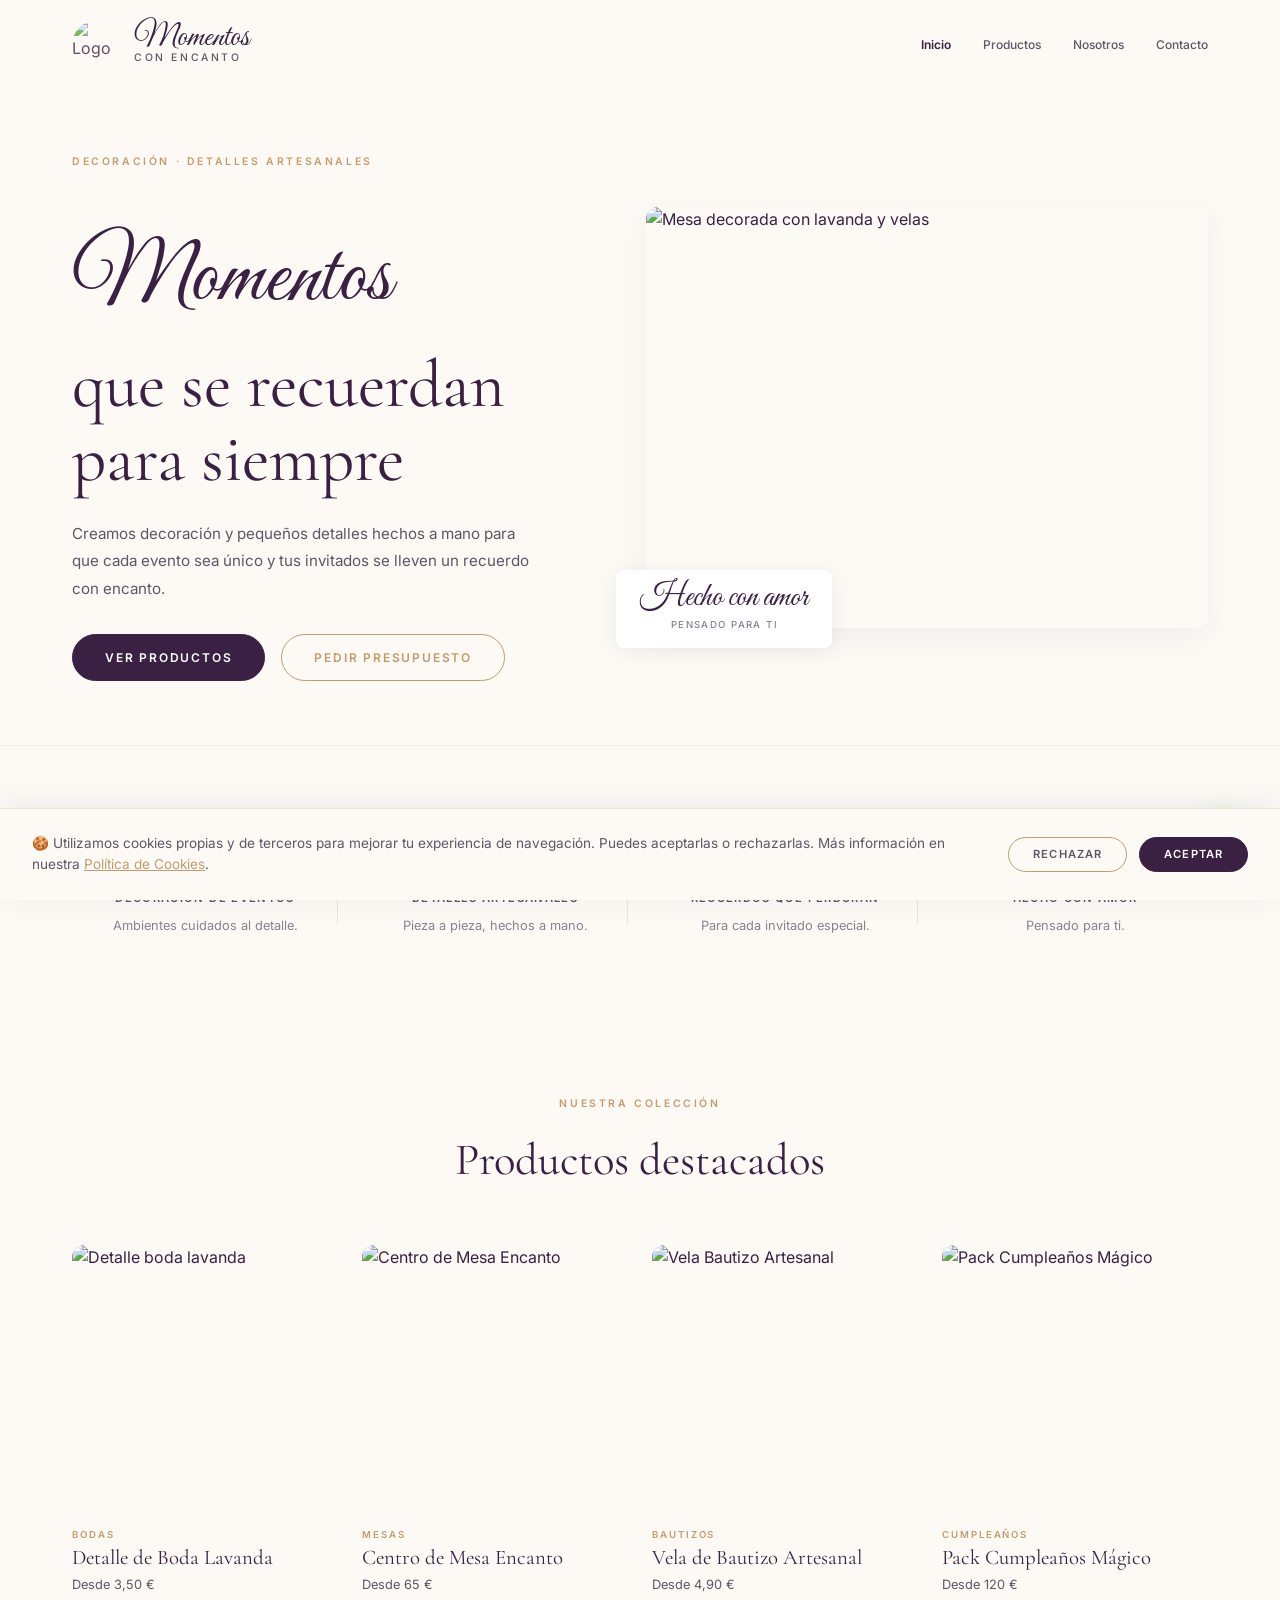
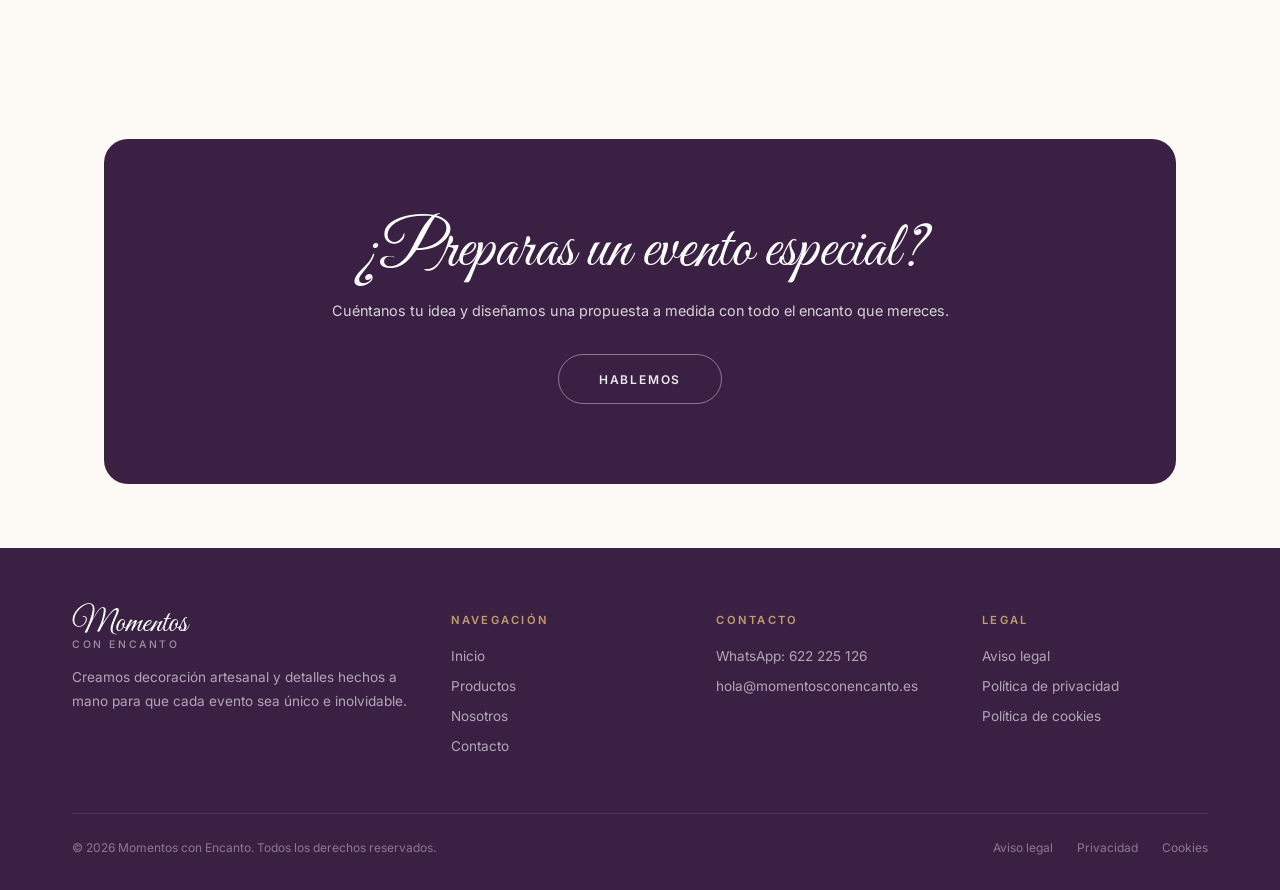
==== commit 4aaf5633: "Ajuste de espaciado en la home, iconos SVG, footer, aviso de cookies, paginas legales e integracion " ====
--- a/index.html
+++ b/index.html
@@ -3,6 +3,7 @@
 <head>
   <meta charset="UTF-8" />
   <meta name="viewport" content="width=device-width, initial-scale=1.0" />
+  <meta name="description" content="Momentos con Encanto — Decoración artesanal y detalles hechos a mano para bodas, bautizos y eventos especiales." />
   <title>Momentos con Encanto · Decoración artesanal</title>
   <link rel="preconnect" href="https://fonts.googleapis.com" />
   <link rel="preconnect" href="https://fonts.gstatic.com" crossorigin />
@@ -25,10 +26,9 @@
         <a href="index.html" class="active">Inicio</a>
         <a href="productos.html">Productos</a>
         <a href="nosotros.html">Nosotros</a>
-        <a href="blog.html">Blog</a>
         <a href="contacto.html">Contacto</a>
       </nav>
-      <button class="hamburger" id="hamburger-btn">
+      <button class="hamburger" id="hamburger-btn" aria-label="Menú" aria-expanded="false">
         <span></span><span></span><span></span>
       </button>
     </div>
@@ -49,8 +49,8 @@
           Creamos decoración y pequeños detalles hechos a mano para que cada evento sea único y tus invitados se lleven un recuerdo con encanto.
         </p>
         <div class="hero-actions">
-          <a href="productos.html" class="btn btn-primary">Ver productos</a>
-          <a href="contacto.html" class="btn btn-outline">Pedir presupuesto</a>
+          <a href="https://wa.me/34622225126?text=Hola%2C%20me%20gustar%C3%ADa%20ver%20vuestros%20productos" class="btn btn-primary" target="_blank" rel="noopener">Ver productos</a>
+          <a href="https://wa.me/34622225126?text=Hola%2C%20me%20gustar%C3%ADa%20pedir%20un%20presupuesto" class="btn btn-outline" target="_blank" rel="noopener">Pedir presupuesto</a>
         </div>
       </div>
       <div class="hero-visual">
@@ -63,22 +63,85 @@
     </div>
   </section>
 
-  <!-- ===== CARACTERÍSTICAS ===== -->
+  <!-- ===== CARACTERÍSTICAS CON ICONOS SVG ===== -->
   <section class="features-section">
     <div class="container features-grid">
-      <div class="feature-item">
+      <!-- 1. Decoración de eventos — Globos -->
+      <div class="feature-item">
+        <div class="feature-icon">
+          <svg viewBox="0 0 64 64" fill="none" xmlns="http://www.w3.org/2000/svg">
+            <!-- Globos -->
+            <ellipse cx="24" cy="18" rx="8" ry="11" stroke="#3a2144" stroke-width="1.5" fill="none"/>
+            <ellipse cx="36" cy="16" rx="6" ry="9" stroke="#c39c6b" stroke-width="1.5" fill="none"/>
+            <ellipse cx="44" cy="20" rx="5" ry="8" stroke="#3a2144" stroke-width="1.2" fill="none" opacity="0.6"/>
+            <line x1="24" y1="29" x2="28" y2="48" stroke="#3a2144" stroke-width="1"/>
+            <line x1="36" y1="25" x2="30" y2="48" stroke="#c39c6b" stroke-width="1"/>
+            <line x1="44" y1="28" x2="32" y2="48" stroke="#3a2144" stroke-width="1" opacity="0.6"/>
+            <!-- Hojas decorativas -->
+            <path d="M18 38 Q14 34 10 38 Q14 42 18 38Z" fill="#7a8b6f" opacity="0.5"/>
+            <path d="M46 36 Q50 32 54 36 Q50 40 46 36Z" fill="#7a8b6f" opacity="0.5"/>
+          </svg>
+        </div>
         <h4>Decoración de eventos</h4>
         <p>Ambientes cuidados al detalle.</p>
       </div>
-      <div class="feature-item">
+
+      <!-- 2. Detalles artesanales — Regalo -->
+      <div class="feature-item">
+        <div class="feature-icon">
+          <svg viewBox="0 0 64 64" fill="none" xmlns="http://www.w3.org/2000/svg">
+            <!-- Caja regalo -->
+            <rect x="14" y="26" width="36" height="24" rx="2" stroke="#3a2144" stroke-width="1.5" fill="none"/>
+            <rect x="10" y="20" width="44" height="8" rx="2" stroke="#3a2144" stroke-width="1.5" fill="none"/>
+            <line x1="32" y1="20" x2="32" y2="50" stroke="#3a2144" stroke-width="1.5"/>
+            <!-- Lazo -->
+            <path d="M32 20 Q26 14 28 10 Q32 8 32 14" stroke="#c39c6b" stroke-width="1.5" fill="none"/>
+            <path d="M32 20 Q38 14 36 10 Q32 8 32 14" stroke="#c39c6b" stroke-width="1.5" fill="none"/>
+            <!-- Corazón en lazo -->
+            <path d="M30 12 Q30 10 32 11 Q34 10 34 12 Q34 14 32 15 Q30 14 30 12Z" fill="#c39c6b"/>
+            <!-- Hojas decorativas -->
+            <path d="M10 34 Q6 30 2 34 Q6 38 10 34Z" fill="#7a8b6f" opacity="0.5"/>
+            <path d="M54 34 Q58 30 62 34 Q58 38 54 34Z" fill="#7a8b6f" opacity="0.5"/>
+          </svg>
+        </div>
         <h4>Detalles artesanales</h4>
         <p>Pieza a pieza, hechos a mano.</p>
       </div>
-      <div class="feature-item">
+
+      <!-- 3. Recuerdos que perduran — Vela -->
+      <div class="feature-item">
+        <div class="feature-icon">
+          <svg viewBox="0 0 64 64" fill="none" xmlns="http://www.w3.org/2000/svg">
+            <!-- Vela -->
+            <rect x="20" y="22" width="24" height="30" rx="3" stroke="#c39c6b" stroke-width="1.5" fill="none"/>
+            <!-- Mecha -->
+            <line x1="32" y1="22" x2="32" y2="14" stroke="#3a2144" stroke-width="1.2"/>
+            <!-- Llama -->
+            <path d="M32 14 Q30 10 32 6 Q34 10 32 14Z" fill="#c39c6b" opacity="0.8"/>
+            <!-- Corazón en vela -->
+            <path d="M29 34 Q29 31 32 33 Q35 31 35 34 Q35 37 32 39 Q29 37 29 34Z" fill="#3a2144" opacity="0.3"/>
+            <!-- Hojas -->
+            <path d="M16 38 Q12 34 8 38 Q12 42 16 38Z" fill="#7a8b6f" opacity="0.5"/>
+            <path d="M48 38 Q52 34 56 38 Q52 42 48 38Z" fill="#7a8b6f" opacity="0.5"/>
+          </svg>
+        </div>
         <h4>Recuerdos que perduran</h4>
         <p>Para cada invitado especial.</p>
       </div>
-      <div class="feature-item">
+
+      <!-- 4. Hecho con amor — Corazón -->
+      <div class="feature-item">
+        <div class="feature-icon">
+          <svg viewBox="0 0 64 64" fill="none" xmlns="http://www.w3.org/2000/svg">
+            <!-- Corazón grande -->
+            <path d="M32 50 Q16 38 12 28 Q8 18 16 14 Q24 10 32 22 Q40 10 48 14 Q56 18 52 28 Q48 38 32 50Z" stroke="#3a2144" stroke-width="1.5" fill="none"/>
+            <!-- Hojas -->
+            <path d="M8 30 Q4 26 0 30 Q4 34 8 30Z" fill="#7a8b6f" opacity="0.5"/>
+            <path d="M56 30 Q60 26 64 30 Q60 34 56 30Z" fill="#7a8b6f" opacity="0.5"/>
+            <path d="M12 40 Q8 36 4 40 Q8 44 12 40Z" fill="#7a8b6f" opacity="0.4"/>
+            <path d="M52 40 Q56 36 60 40 Q56 44 52 40Z" fill="#7a8b6f" opacity="0.4"/>
+          </svg>
+        </div>
         <h4>Hecho con amor</h4>
         <p>Pensado para ti.</p>
       </div>
@@ -137,13 +200,72 @@
     </div>
   </section>
 
-  <!-- ===== CTA ===== -->
+  <!-- ===== CTA con botón dorado ===== -->
   <div class="container">
     <section class="cta-banner">
       <h2>¿Preparas un evento especial?</h2>
       <p>Cuéntanos tu idea y diseñamos una propuesta a medida con todo el encanto que mereces.</p>
-      <a href="contacto.html" class="btn btn-outline" style="border-color: rgba(255,255,255,0.4); color: white;">HABLEMOS</a>
+      <a href="https://wa.me/34622225126?text=Hola%2C%20quiero%20hablar%20sobre%20un%20evento%20especial" class="btn-cta-gold" target="_blank" rel="noopener">HABLEMOS</a>
     </section>
+  </div>
+
+  <!-- ===== FOOTER ===== -->
+  <footer class="site-footer">
+    <div class="container">
+      <div class="footer-grid">
+        <div class="footer-brand">
+          <div class="logo-text-wrap">
+            <span class="logo-top">Momentos</span>
+            <span class="logo-bottom">con encanto</span>
+          </div>
+          <p>Creamos decoración artesanal y detalles hechos a mano para que cada evento sea único e inolvidable.</p>
+        </div>
+        <div class="footer-col">
+          <h5>Navegación</h5>
+          <a href="index.html">Inicio</a>
+          <a href="productos.html">Productos</a>
+          <a href="nosotros.html">Nosotros</a>
+          <a href="contacto.html">Contacto</a>
+        </div>
+        <div class="footer-col">
+          <h5>Contacto</h5>
+          <a href="https://wa.me/34622225126" target="_blank" rel="noopener">WhatsApp: 622 225 126</a>
+          <a href="mailto:hola@momentosconencanto.es">hola@momentosconencanto.es</a>
+        </div>
+        <div class="footer-col">
+          <h5>Legal</h5>
+          <a href="aviso-legal.html">Aviso legal</a>
+          <a href="politica-privacidad.html">Política de privacidad</a>
+          <a href="politica-cookies.html">Política de cookies</a>
+        </div>
+      </div>
+      <div class="footer-bottom">
+        <span>© 2026 Momentos con Encanto. Todos los derechos reservados.</span>
+        <div class="footer-legal-links">
+          <a href="aviso-legal.html">Aviso legal</a>
+          <a href="politica-privacidad.html">Privacidad</a>
+          <a href="politica-cookies.html">Cookies</a>
+        </div>
+      </div>
+    </div>
+  </footer>
+
+  <!-- ===== WHATSAPP FLOTANTE ===== -->
+  <a href="https://wa.me/34622225126?text=Hola%2C%20me%20gustar%C3%ADa%20informaci%C3%B3n%20sobre%20vuestros%20productos" class="whatsapp-float" target="_blank" rel="noopener" aria-label="Contactar por WhatsApp" id="whatsapp-float">
+    <svg xmlns="http://www.w3.org/2000/svg" viewBox="0 0 32 32">
+      <path d="M16.004 0C7.164 0 .002 7.159.002 15.995c0 2.82.737 5.573 2.14 7.997L.013 32l8.208-2.148A15.95 15.95 0 0016.004 32C24.84 32 32 24.836 32 15.995 32 7.16 24.84 0 16.004 0zm0 29.39a13.37 13.37 0 01-6.824-1.872l-.49-.29-5.074 1.33 1.354-4.942-.318-.506A13.32 13.32 0 012.614 15.995c0-7.385 6.01-13.391 13.39-13.391 7.385 0 13.393 6.006 13.393 13.39 0 7.39-6.008 13.397-13.393 13.397zm7.338-10.023c-.402-.201-2.38-1.174-2.75-1.308-.37-.134-.64-.201-.91.201-.268.402-1.04 1.308-1.275 1.576-.235.268-.47.302-.872.1-.402-.2-1.698-.625-3.234-1.994-1.195-1.065-2.002-2.38-2.237-2.782-.235-.402-.025-.619.177-.82.181-.18.402-.469.603-.704.201-.235.268-.402.402-.67.134-.268.067-.503-.034-.704-.1-.201-.91-2.193-1.247-3.003-.328-.788-.661-.681-.91-.694-.235-.012-.503-.015-.771-.015-.268 0-.704.1-1.073.503-.37.402-1.41 1.377-1.41 3.36 0 1.983 1.444 3.899 1.645 4.167.201.268 2.84 4.334 6.88 6.076.961.415 1.712.662 2.297.848.965.307 1.843.264 2.537.16.774-.115 2.38-.973 2.716-1.912.335-.94.335-1.745.235-1.912-.1-.168-.37-.268-.771-.47z"/>
+    </svg>
+  </a>
+
+  <!-- ===== COOKIE BANNER ===== -->
+  <div class="cookie-banner" id="cookie-banner">
+    <div class="cookie-text">
+      🍪 Utilizamos cookies propias y de terceros para mejorar tu experiencia de navegación. Puedes aceptarlas o rechazarlas. Más información en nuestra <a href="politica-cookies.html">Política de Cookies</a>.
+    </div>
+    <div class="cookie-actions">
+      <button class="cookie-btn cookie-btn-reject" id="cookie-reject">RECHAZAR</button>
+      <button class="cookie-btn cookie-btn-accept" id="cookie-accept">ACEPTAR</button>
+    </div>
   </div>
 
   <script src="main.js"></script>
--- a/style.css
+++ b/style.css
@@ -203,10 +203,10 @@
    .hamburger { display: none; }
    
    /* ============================================
-      HERO
+      HERO — Ajuste de espaciado "Momentos"
       ============================================ */
    .hero {
-     padding-top: calc(var(--navbar-h) + var(--space-12));
+     padding-top: calc(var(--navbar-h) + var(--space-16));
      padding-bottom: var(--space-16);
    }
    .hero .container {
@@ -229,7 +229,7 @@
      letter-spacing: 0.25em;
      text-transform: uppercase;
      color: var(--gold-accent);
-     margin-bottom: var(--space-5);
+     margin-bottom: var(--space-8);
      display: flex;
      align-items: center;
      gap: var(--space-3);
@@ -246,9 +246,11 @@
    .hero-title em {
      font-family: var(--font-script);
      font-size: 5.5rem;
-     line-height: 0.6;
+     line-height: 1.2;
      display: block;
-     margin-bottom: var(--space-2);
+     margin-bottom: var(--space-4);
+     margin-top: var(--space-4);
+     padding-top: var(--space-2);
      font-style: normal;
    }
    
@@ -306,7 +308,7 @@
    }
    
    /* ============================================
-      CARACTERÍSTICAS (Features text only)
+      CARACTERÍSTICAS (Features con iconos SVG)
       ============================================ */
    .features-section {
      padding: var(--space-16) 0;
@@ -318,17 +320,45 @@
      gap: var(--space-6);
      text-align: center;
    }
+   .feature-item {
+     display: flex;
+     flex-direction: column;
+     align-items: center;
+     position: relative;
+     padding: 0 var(--space-4);
+   }
+   /* Separadores verticales entre features */
+   .feature-item:not(:last-child)::after {
+     content: '';
+     position: absolute;
+     right: 0;
+     top: 10%;
+     height: 80%;
+     width: 1px;
+     background: rgba(195, 156, 107, 0.25);
+   }
+   .feature-icon {
+     width: 64px;
+     height: 64px;
+     margin-bottom: var(--space-4);
+   }
+   .feature-icon svg {
+     width: 100%;
+     height: 100%;
+   }
    .feature-item h4 {
-     font-family: var(--font-serif);
-     font-size: 1.25rem;
-     font-weight: 500;
-     color: var(--plum-dark);
+     font-family: var(--font-sans);
+     font-size: 0.7rem;
+     font-weight: 600;
+     color: var(--text-mid);
      margin-bottom: var(--space-2);
+     letter-spacing: 0.12em;
+     text-transform: uppercase;
    }
    .feature-item p {
      font-family: var(--font-sans);
      font-size: 0.8rem;
-     color: var(--text-mid);
+     color: var(--text-soft);
    }
    
    /* ============================================
@@ -528,7 +558,7 @@
    }
    
    /* ============================================
-      CTA BANNER
+      CTA BANNER — Botón dorado en hover
       ============================================ */
    .cta-banner {
      background: var(--plum-dark);
@@ -551,6 +581,35 @@
      color: rgba(255,255,255,0.8);
      margin-bottom: var(--space-8);
    }
+
+   /* Botón CTA dorado */
+   .btn-cta-gold {
+     display: inline-flex;
+     align-items: center;
+     justify-content: center;
+     gap: var(--space-2);
+     padding: 0.9rem 2.5rem;
+     font-family: var(--font-sans);
+     font-size: 0.75rem;
+     font-weight: 600;
+     letter-spacing: 0.15em;
+     text-transform: uppercase;
+     white-space: nowrap;
+     border-radius: var(--radius-full);
+     background: transparent;
+     color: rgba(255,255,255,0.9);
+     border: 1.5px solid rgba(255,255,255,0.4);
+     transition: all 0.4s ease;
+     cursor: pointer;
+   }
+   .btn-cta-gold:hover,
+   .btn-cta-gold:active {
+     background: var(--gold-accent);
+     border-color: var(--gold-accent);
+     color: var(--white);
+     box-shadow: 0 0 25px rgba(195, 156, 107, 0.5), 0 0 60px rgba(195, 156, 107, 0.2);
+     transform: translateY(-2px);
+   }
    
    /* ============================================
       NOSOTROS
@@ -613,7 +672,216 @@
      font-size: 0.75rem;
      color: var(--text-mid);
    }
-   
+
+   /* ============================================
+      FOOTER COMPLETO
+      ============================================ */
+   .site-footer {
+     background: var(--plum-dark);
+     color: rgba(255,255,255,0.7);
+     padding: var(--space-16) 0 var(--space-8);
+     margin-top: var(--space-16);
+   }
+   .footer-grid {
+     display: grid;
+     grid-template-columns: 1.5fr 1fr 1fr 1fr;
+     gap: var(--space-10);
+     margin-bottom: var(--space-12);
+   }
+   .footer-brand .logo-top {
+     color: var(--white);
+   }
+   .footer-brand .logo-bottom {
+     color: rgba(255,255,255,0.5);
+   }
+   .footer-brand p {
+     font-size: 0.85rem;
+     color: rgba(255,255,255,0.6);
+     margin-top: var(--space-4);
+     line-height: 1.7;
+   }
+   .footer-col h5 {
+     font-family: var(--font-sans);
+     font-size: 0.7rem;
+     font-weight: 600;
+     letter-spacing: 0.2em;
+     text-transform: uppercase;
+     color: var(--gold-accent);
+     margin-bottom: var(--space-4);
+   }
+   .footer-col a {
+     display: block;
+     font-size: 0.85rem;
+     color: rgba(255,255,255,0.6);
+     margin-bottom: var(--space-2);
+     transition: color var(--ease-fast);
+   }
+   .footer-col a:hover {
+     color: var(--white);
+   }
+   .footer-bottom {
+     border-top: 1px solid rgba(255,255,255,0.1);
+     padding-top: var(--space-6);
+     display: flex;
+     justify-content: space-between;
+     align-items: center;
+     font-size: 0.75rem;
+     color: rgba(255,255,255,0.4);
+     flex-wrap: wrap;
+     gap: var(--space-4);
+   }
+   .footer-legal-links {
+     display: flex;
+     gap: var(--space-6);
+   }
+   .footer-legal-links a {
+     color: rgba(255,255,255,0.4);
+     transition: color var(--ease-fast);
+   }
+   .footer-legal-links a:hover {
+     color: var(--gold-accent);
+   }
+
+   /* ============================================
+      WHATSAPP FLOATING BUTTON
+      ============================================ */
+   .whatsapp-float {
+     position: fixed;
+     bottom: 28px;
+     right: 28px;
+     z-index: 9999;
+     width: 60px;
+     height: 60px;
+     border-radius: 50%;
+     background: #25D366;
+     display: flex;
+     align-items: center;
+     justify-content: center;
+     box-shadow: 0 4px 20px rgba(37, 211, 102, 0.35);
+     transition: all 0.3s ease;
+     cursor: pointer;
+   }
+   .whatsapp-float:hover {
+     transform: scale(1.1);
+     box-shadow: 0 6px 30px rgba(37, 211, 102, 0.5);
+   }
+   .whatsapp-float svg {
+     width: 32px;
+     height: 32px;
+     fill: white;
+   }
+
+   /* ============================================
+      COOKIE BANNER
+      ============================================ */
+   .cookie-banner {
+     position: fixed;
+     bottom: 0;
+     left: 0;
+     right: 0;
+     z-index: 10000;
+     background: var(--cream-bg);
+     border-top: 1px solid rgba(195, 156, 107, 0.25);
+     box-shadow: 0 -4px 30px rgba(58, 33, 68, 0.08);
+     padding: var(--space-6) var(--space-8);
+     display: flex;
+     align-items: center;
+     justify-content: space-between;
+     gap: var(--space-6);
+     transform: translateY(100%);
+     transition: transform 0.5s ease;
+   }
+   .cookie-banner.visible {
+     transform: translateY(0);
+   }
+   .cookie-banner.hidden {
+     transform: translateY(100%);
+     pointer-events: none;
+   }
+   .cookie-text {
+     font-family: var(--font-sans);
+     font-size: 0.85rem;
+     color: var(--text-mid);
+     line-height: 1.6;
+     flex: 1;
+   }
+   .cookie-text a {
+     color: var(--gold-accent);
+     text-decoration: underline;
+   }
+   .cookie-actions {
+     display: flex;
+     gap: var(--space-3);
+     flex-shrink: 0;
+   }
+   .cookie-btn {
+     padding: 0.6rem 1.5rem;
+     border-radius: var(--radius-full);
+     font-family: var(--font-sans);
+     font-size: 0.7rem;
+     font-weight: 600;
+     letter-spacing: 0.1em;
+     text-transform: uppercase;
+     cursor: pointer;
+     transition: all var(--ease-fast);
+     border: 1px solid var(--gold-accent);
+   }
+   .cookie-btn-accept {
+     background: var(--plum-dark);
+     color: var(--white);
+     border-color: var(--plum-dark);
+   }
+   .cookie-btn-accept:hover {
+     background: #2b1833;
+   }
+   .cookie-btn-reject {
+     background: transparent;
+     color: var(--text-mid);
+   }
+   .cookie-btn-reject:hover {
+     background: rgba(195, 156, 107, 0.1);
+   }
+
+   /* ============================================
+      LEGAL PAGES
+      ============================================ */
+   .legal-page {
+     padding-top: calc(var(--navbar-h) + var(--space-12));
+     padding-bottom: var(--space-20);
+   }
+   .legal-page h1 {
+     font-family: var(--font-serif);
+     font-size: 2.8rem;
+     font-weight: 400;
+     color: var(--plum-dark);
+     margin-bottom: var(--space-8);
+   }
+   .legal-page h2 {
+     font-family: var(--font-serif);
+     font-size: 1.6rem;
+     font-weight: 500;
+     color: var(--plum-dark);
+     margin-top: var(--space-8);
+     margin-bottom: var(--space-4);
+   }
+   .legal-page p {
+     font-family: var(--font-sans);
+     font-size: 0.9rem;
+     color: var(--text-mid);
+     line-height: 1.8;
+     margin-bottom: var(--space-4);
+   }
+   .legal-page ul {
+     margin-bottom: var(--space-4);
+     padding-left: var(--space-6);
+   }
+   .legal-page ul li {
+     list-style: disc;
+     font-size: 0.9rem;
+     color: var(--text-mid);
+     line-height: 1.8;
+   }
+
    /* ============================================
       RESPONSIVE
       ============================================ */
@@ -624,12 +892,26 @@
      .hero-title { font-size: 3.5rem; }
      .hero-title em { font-size: 4.5rem; }
      .about-cards { grid-template-columns: 1fr; }
+     .footer-grid { grid-template-columns: 1fr 1fr; }
    }
    
    @media (max-width: 768px) {
      :root { --navbar-h: 70px; }
      .nav-links { display: none; }
-     .features-grid { grid-template-columns: 1fr; gap: var(--space-8); }
+     .nav-links.mobile-open {
+       display: flex;
+       flex-direction: column;
+       position: absolute;
+       top: var(--navbar-h);
+       left: 0;
+       right: 0;
+       background: var(--cream-bg);
+       padding: var(--space-6) var(--space-8);
+       border-bottom: 1px solid rgba(195, 156, 107, 0.15);
+       gap: var(--space-4);
+     }
+     .features-grid { grid-template-columns: repeat(2, 1fr); gap: var(--space-8); }
+     .feature-item:nth-child(2)::after { display: none; }
      .products-grid { grid-template-columns: 1fr; }
      .cta-banner { border-radius: 0; margin: 0; }
      .hamburger {
@@ -638,4 +920,7 @@
      .hamburger span {
        display: block; width: 24px; height: 2px; background: var(--plum-dark);
      }
-   }
+     .footer-grid { grid-template-columns: 1fr; }
+     .footer-bottom { flex-direction: column; text-align: center; }
+     .cookie-banner { flex-direction: column; text-align: center; }
+   }
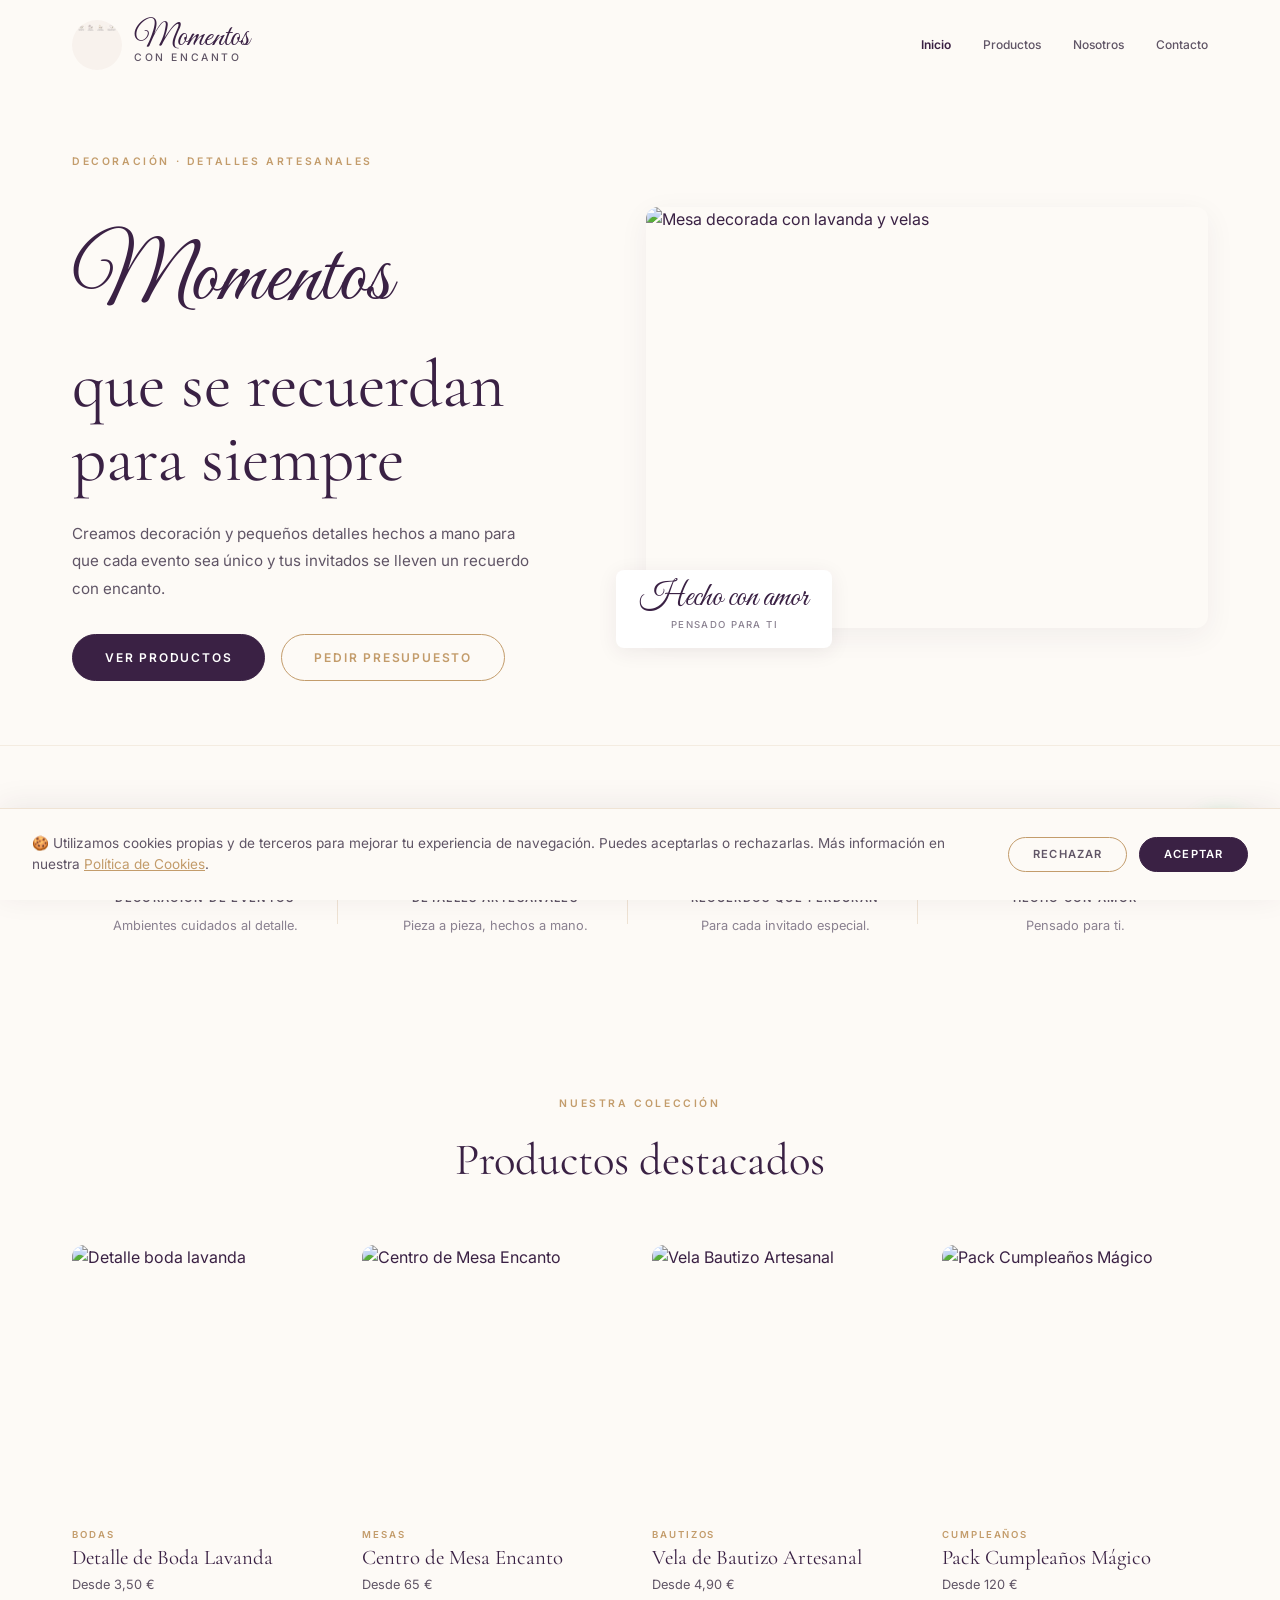
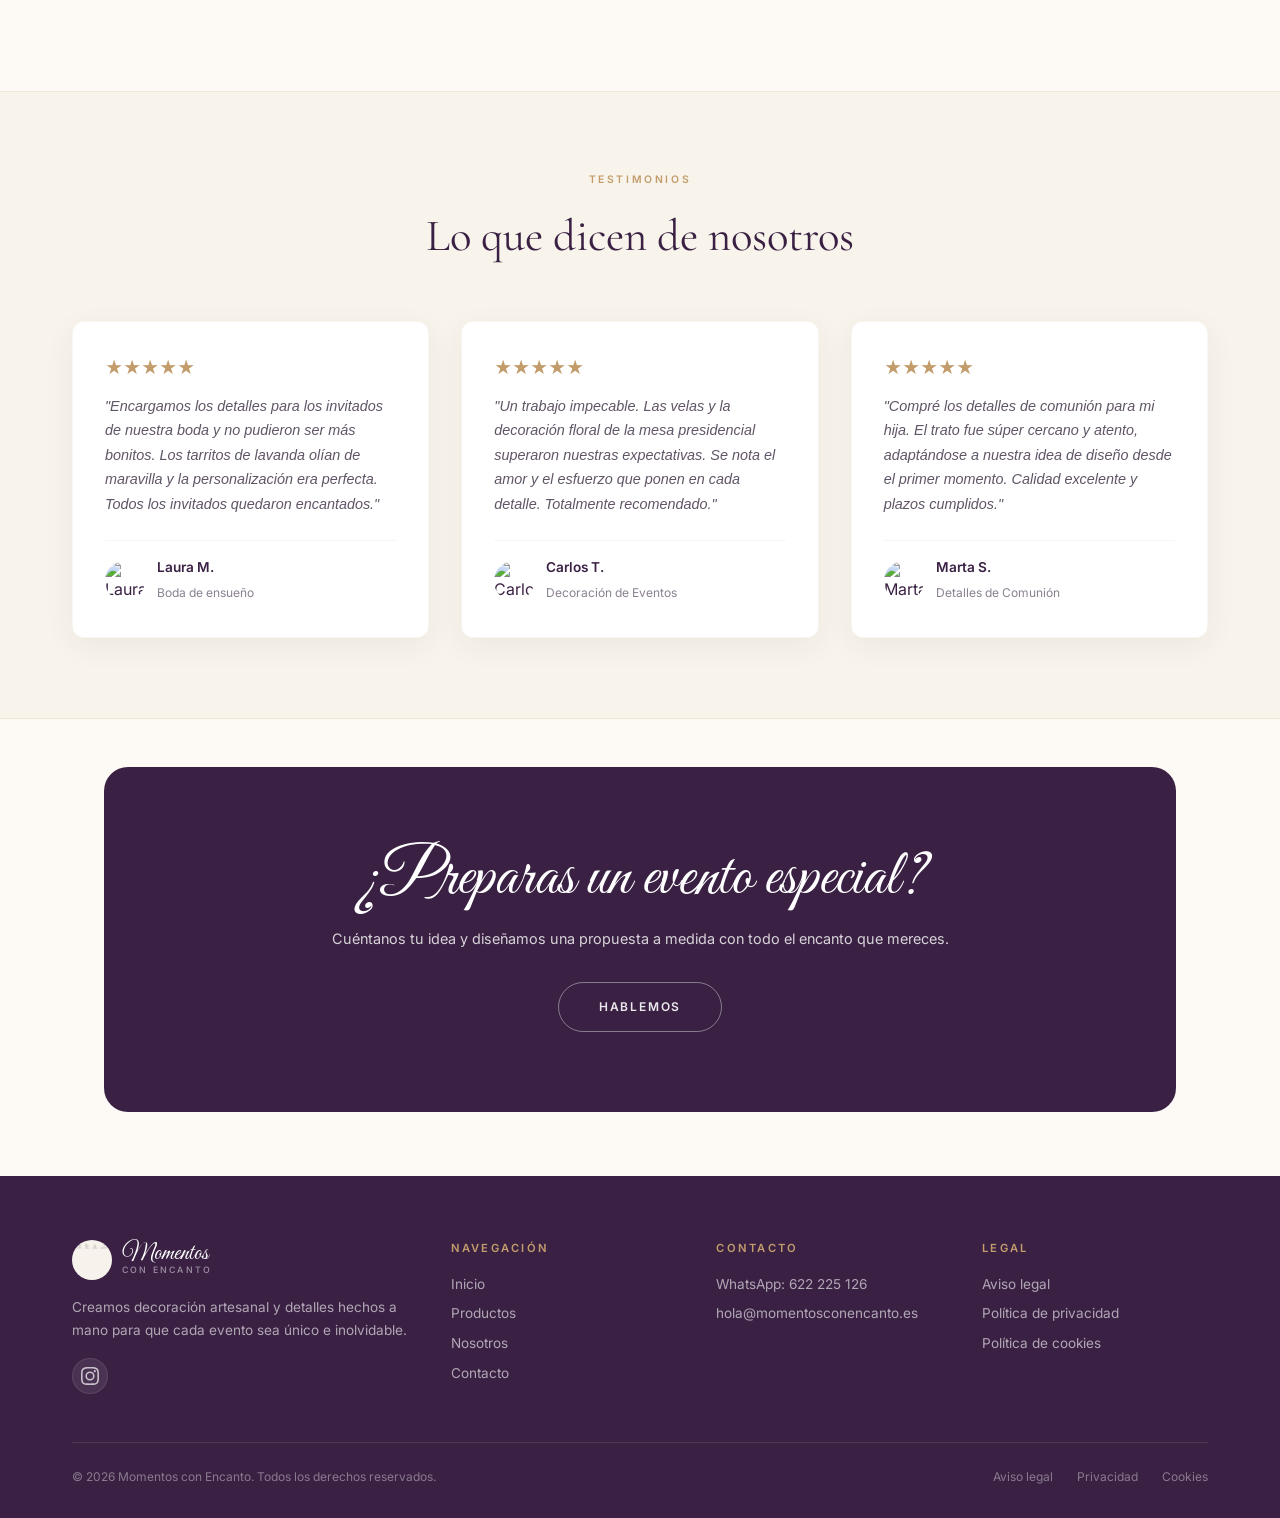
==== commit d5d6574e: "Actualizar logo, responsive móvil avanzado y efectos hover en botones" ====
--- a/index.html
+++ b/index.html
@@ -16,7 +16,7 @@
   <header class="navbar" id="navbar">
     <div class="container nav-inner">
       <a href="index.html" class="logo">
-        <img src="https://images.unsplash.com/photo-1507842217343-583bb7270b66?ixlib=rb-4.0.3&auto=format&fit=crop&w=100&q=80" alt="Logo" class="logo-img" style="border-radius:50%; object-fit:cover; width:50px; height:50px; opacity: 0.8;" />
+        <img src="assets/logo-nuevo.png" alt="Logo" class="logo-img" style="border-radius:50%; object-fit:cover; width:50px; height:50px;" />
         <div class="logo-text-wrap">
           <span class="logo-top">Momentos</span>
           <span class="logo-bottom">con encanto</span>
@@ -200,6 +200,60 @@
     </div>
   </section>
 
+  <!-- ===== RESEÑAS ===== -->
+  <section class="reviews-section">
+    <div class="container">
+      <div class="section-header">
+        <div class="section-eyebrow">TESTIMONIOS</div>
+        <h2 class="section-title">Lo que dicen de nosotros</h2>
+      </div>
+      <div class="reviews-grid">
+        <!-- Reseña 1 -->
+        <div class="review-card">
+          <div>
+            <div class="review-stars">★★★★★</div>
+            <p class="review-text">"Encargamos los detalles para los invitados de nuestra boda y no pudieron ser más bonitos. Los tarritos de lavanda olían de maravilla y la personalización era perfecta. Todos los invitados quedaron encantados."</p>
+          </div>
+          <div class="review-author">
+            <img src="https://images.unsplash.com/photo-1494790108377-be9c29b29330?ixlib=rb-4.0.3&auto=format&fit=crop&w=100&q=80" alt="Laura M." class="review-author-img" />
+            <div class="review-author-info">
+              <h4>Laura M.</h4>
+              <span>Boda de ensueño</span>
+            </div>
+          </div>
+        </div>
+        <!-- Reseña 2 -->
+        <div class="review-card">
+          <div>
+            <div class="review-stars">★★★★★</div>
+            <p class="review-text">"Un trabajo impecable. Las velas y la decoración floral de la mesa presidencial superaron nuestras expectativas. Se nota el amor y el esfuerzo que ponen en cada detalle. Totalmente recomendado."</p>
+          </div>
+          <div class="review-author">
+            <img src="https://images.unsplash.com/photo-1507003211169-0a1dd7228f2d?ixlib=rb-4.0.3&auto=format&fit=crop&w=100&q=80" alt="Carlos T." class="review-author-img" />
+            <div class="review-author-info">
+              <h4>Carlos T.</h4>
+              <span>Decoración de Eventos</span>
+            </div>
+          </div>
+        </div>
+        <!-- Reseña 3 -->
+        <div class="review-card">
+          <div>
+            <div class="review-stars">★★★★★</div>
+            <p class="review-text">"Compré los detalles de comunión para mi hija. El trato fue súper cercano y atento, adaptándose a nuestra idea de diseño desde el primer momento. Calidad excelente y plazos cumplidos."</p>
+          </div>
+          <div class="review-author">
+            <img src="https://images.unsplash.com/photo-1438761681033-6461ffad8d80?ixlib=rb-4.0.3&auto=format&fit=crop&w=100&q=80" alt="Marta S." class="review-author-img" />
+            <div class="review-author-info">
+              <h4>Marta S.</h4>
+              <span>Detalles de Comunión</span>
+            </div>
+          </div>
+        </div>
+      </div>
+    </div>
+  </section>
+
   <!-- ===== CTA con botón dorado ===== -->
   <div class="container">
     <section class="cta-banner">
@@ -214,11 +268,21 @@
     <div class="container">
       <div class="footer-grid">
         <div class="footer-brand">
-          <div class="logo-text-wrap">
-            <span class="logo-top">Momentos</span>
-            <span class="logo-bottom">con encanto</span>
+          <div class="logo-text-wrap" style="flex-direction: row; align-items: center; gap: 10px; margin-bottom: var(--space-4);">
+            <img src="assets/logo-nuevo.png" alt="Logo" class="logo-img" style="border-radius:50%; object-fit:cover; width:40px; height:40px;" />
+            <div style="display: flex; flex-direction: column; line-height: 1;">
+              <span class="logo-top" style="font-size: 1.5rem;">Momentos</span>
+              <span class="logo-bottom" style="font-size: 0.55rem;">con encanto</span>
+            </div>
           </div>
           <p>Creamos decoración artesanal y detalles hechos a mano para que cada evento sea único e inolvidable.</p>
+          <div class="footer-social">
+            <a href="https://www.instagram.com/momentosconencantoo/" target="_blank" rel="noopener" class="social-icon-btn" aria-label="Instagram">
+              <svg viewBox="0 0 24 24" xmlns="http://www.w3.org/2000/svg">
+                <path d="M12 2.163c3.204 0 3.584.012 4.85.07 3.252.148 4.771 1.691 4.919 4.919.058 1.265.069 1.645.069 4.849 0 3.205-.012 3.584-.069 4.849-.149 3.225-1.664 4.771-4.919 4.919-1.266.058-1.644.07-4.85.07-3.204 0-3.584-.012-4.849-.07-3.26-.149-4.771-1.699-4.919-4.92-.058-1.265-.07-1.644-.07-4.849 0-3.204.013-3.583.07-4.849.149-3.227 1.664-4.771 4.919-4.919 1.266-.057 1.645-.069 4.849-.069zM12 0C8.741 0 8.333.014 7.053.072 2.695.272.273 2.69.073 7.051.014 8.333 0 8.741 0 12c0 3.259.014 3.668.072 4.948.2 4.358 2.618 6.78 6.98 6.98 1.281.058 1.689.072 4.948.072 3.259 0 3.668-.014 4.948-.072 4.354-.2 6.782-2.618 6.979-6.98.059-1.28.073-1.689.073-4.948 0-3.259-.014-3.667-.072-4.947-.196-4.354-2.617-6.78-6.979-6.98C15.668.014 15.259 0 12 0zm0 5.838a6.162 6.162 0 100 12.324 6.162 6.162 0 000-12.324zM12 16a4 4 0 110-8 4 4 0 010 8zm6.406-11.845a1.44 1.44 0 100 2.881 1.44 1.44 0 000-2.881z"/>
+              </svg>
+            </a>
+          </div>
         </div>
         <div class="footer-col">
           <h5>Navegación</h5>
--- a/style.css
+++ b/style.css
@@ -113,6 +113,8 @@
    }
    .btn-primary:hover {
      background: #2b1833;
+     border-color: var(--gold-accent);
+     box-shadow: 0 0 20px rgba(195, 156, 107, 0.6);
      transform: translateY(-2px);
    }
    
@@ -122,7 +124,8 @@
      border: 1px solid var(--gold-accent);
    }
    .btn-outline:hover {
-     background: rgba(195, 156, 107, 0.05);
+     background: rgba(195, 156, 107, 0.08);
+     box-shadow: 0 0 20px rgba(195, 156, 107, 0.6);
      transform: translateY(-2px);
    }
    
@@ -672,6 +675,101 @@
      font-size: 0.75rem;
      color: var(--text-mid);
    }
+
+    /* ============================================
+       RESEÑAS (REVIEWS)
+       ============================================ */
+    .reviews-section {
+      background: var(--cream-alt);
+      padding: var(--space-20) 0;
+      border-top: 1px solid rgba(195, 156, 107, 0.15);
+      border-bottom: 1px solid rgba(195, 156, 107, 0.15);
+    }
+    .reviews-grid {
+      display: grid;
+      grid-template-columns: repeat(3, 1fr);
+      gap: var(--space-8);
+      margin-top: var(--space-12);
+    }
+    .review-card {
+      background: var(--white);
+      border-radius: var(--radius-lg);
+      padding: var(--space-8);
+      box-shadow: var(--shadow-md);
+      border: 1px solid rgba(195, 156, 107, 0.1);
+      display: flex;
+      flex-direction: column;
+      justify-content: space-between;
+      transition: transform var(--ease-normal);
+    }
+    .review-card:hover {
+      transform: translateY(-5px);
+    }
+    .review-stars {
+      color: var(--gold-accent);
+      font-size: 1.1rem;
+      margin-bottom: var(--space-3);
+    }
+    .review-text {
+      font-size: 0.9rem;
+      color: var(--text-mid);
+      font-style: italic;
+      line-height: 1.7;
+      margin-bottom: var(--space-6);
+      flex-grow: 1;
+    }
+    .review-author {
+      display: flex;
+      align-items: center;
+      gap: var(--space-3);
+      border-top: 1px solid rgba(195, 156, 107, 0.1);
+      padding-top: var(--space-4);
+    }
+    .review-author-img {
+      width: 40px;
+      height: 40px;
+      border-radius: 50%;
+      object-fit: cover;
+    }
+    .review-author-info h4 {
+      font-size: 0.85rem;
+      font-weight: 600;
+      color: var(--plum-dark);
+    }
+    .review-author-info span {
+      font-size: 0.75rem;
+      color: var(--text-soft);
+    }
+
+    /* Footer Social */
+    .footer-social {
+      display: flex;
+      gap: var(--space-3);
+      margin-top: var(--space-4);
+    }
+    .social-icon-btn {
+      width: 36px;
+      height: 36px;
+      border-radius: 50%;
+      background: rgba(255,255,255,0.08);
+      display: flex;
+      align-items: center;
+      justify-content: center;
+      color: rgba(255,255,255,0.7);
+      transition: all var(--ease-fast);
+      border: 1px solid rgba(255,255,255,0.1);
+    }
+    .social-icon-btn:hover {
+      background: var(--gold-accent);
+      color: var(--white);
+      border-color: var(--gold-accent);
+      transform: scale(1.08);
+    }
+    .social-icon-btn svg {
+      width: 18px;
+      height: 18px;
+      fill: currentColor;
+    }
 
    /* ============================================
       FOOTER COMPLETO
@@ -889,6 +987,7 @@
      .hero .container, .about-grid, .product-detail-grid { grid-template-columns: 1fr; gap: var(--space-10); }
      .hero-visual { order: -1; }
      .products-grid { grid-template-columns: repeat(2, 1fr); }
+     .reviews-grid { grid-template-columns: repeat(2, 1fr); }
      .hero-title { font-size: 3.5rem; }
      .hero-title em { font-size: 4.5rem; }
      .about-cards { grid-template-columns: 1fr; }
@@ -913,6 +1012,7 @@
      .features-grid { grid-template-columns: repeat(2, 1fr); gap: var(--space-8); }
      .feature-item:nth-child(2)::after { display: none; }
      .products-grid { grid-template-columns: 1fr; }
+     .reviews-grid { grid-template-columns: 1fr; }
      .cta-banner { border-radius: 0; margin: 0; }
      .hamburger {
        display: flex; flex-direction: column; gap: 4px; padding: 10px;
@@ -924,3 +1024,11 @@
      .footer-bottom { flex-direction: column; text-align: center; }
      .cookie-banner { flex-direction: column; text-align: center; }
    }
+   
+   @media (max-width: 480px) {
+     .hero-title { font-size: 2.8rem; }
+     .hero-title em { font-size: 3.5rem; }
+     .hero-subtitle { font-size: 1rem; }
+     .section-title { font-size: 2rem; }
+     .footer-grid { gap: var(--space-6); }
+   }
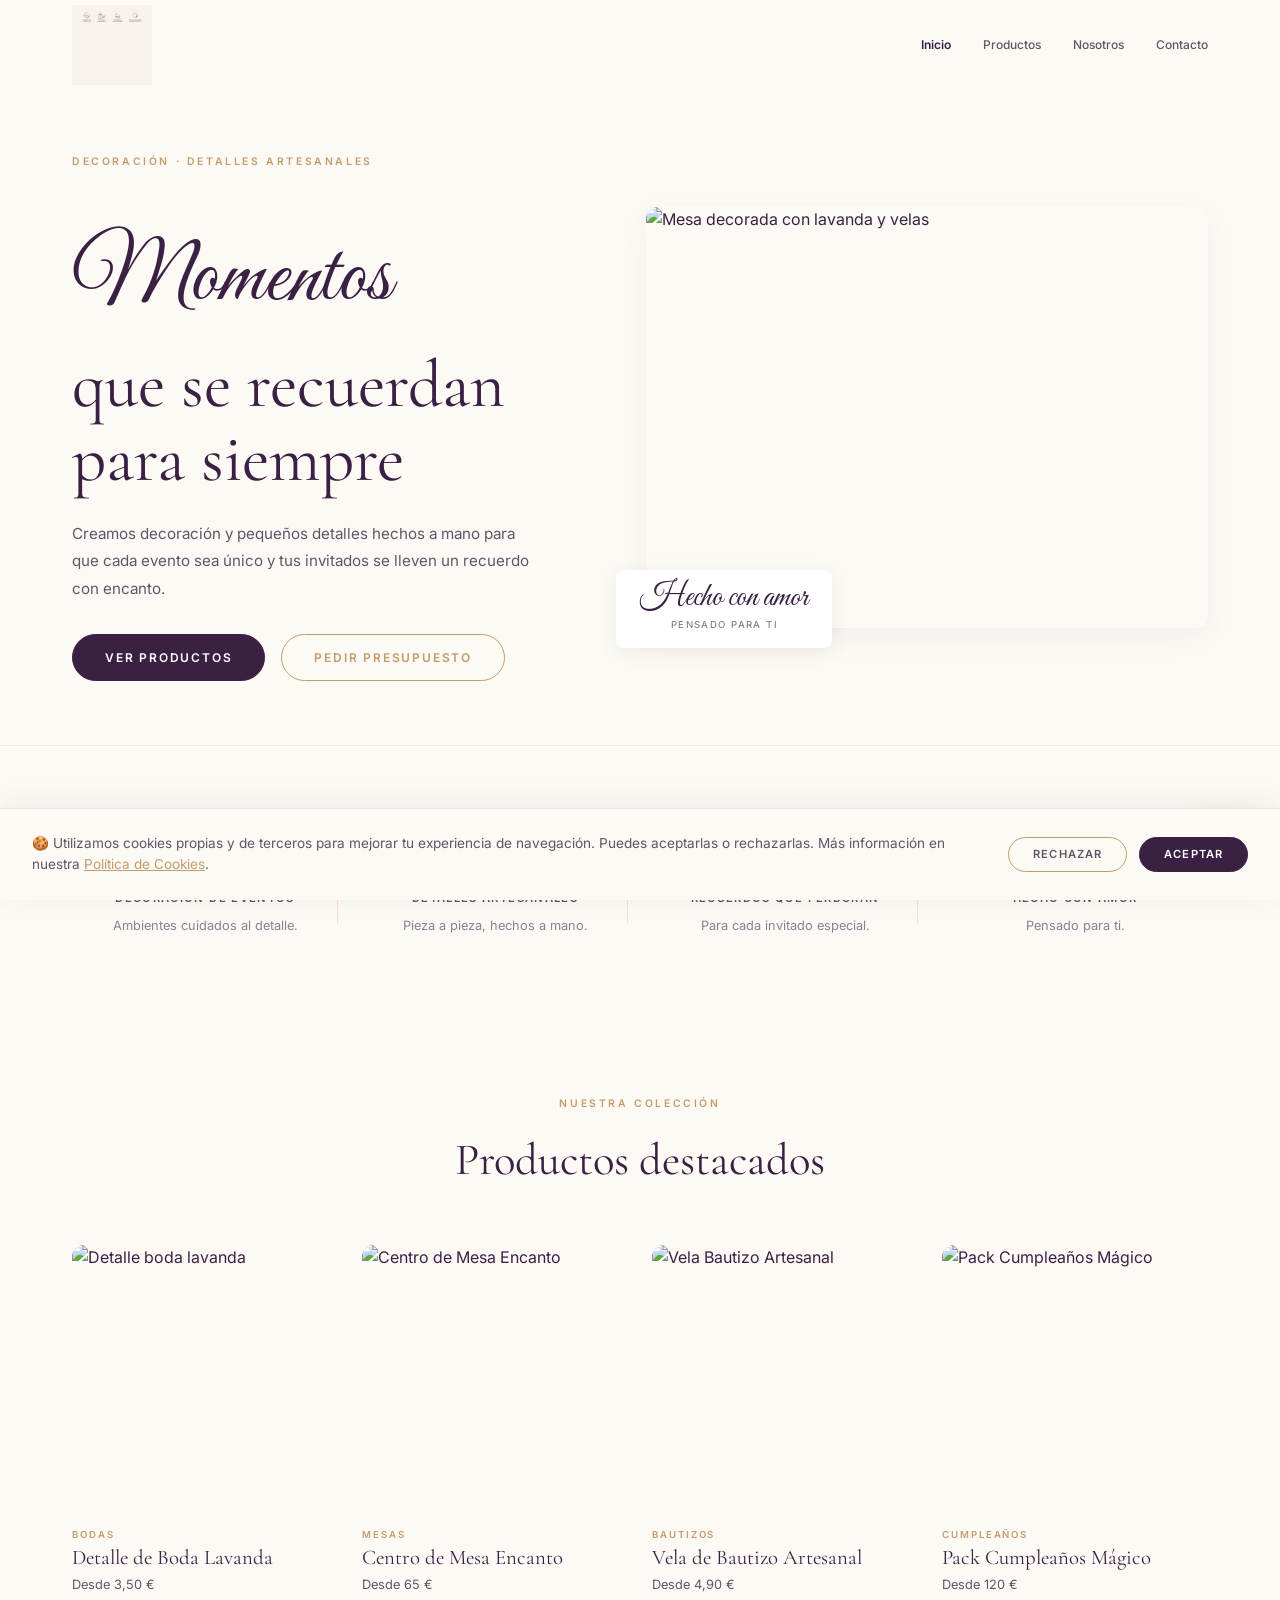
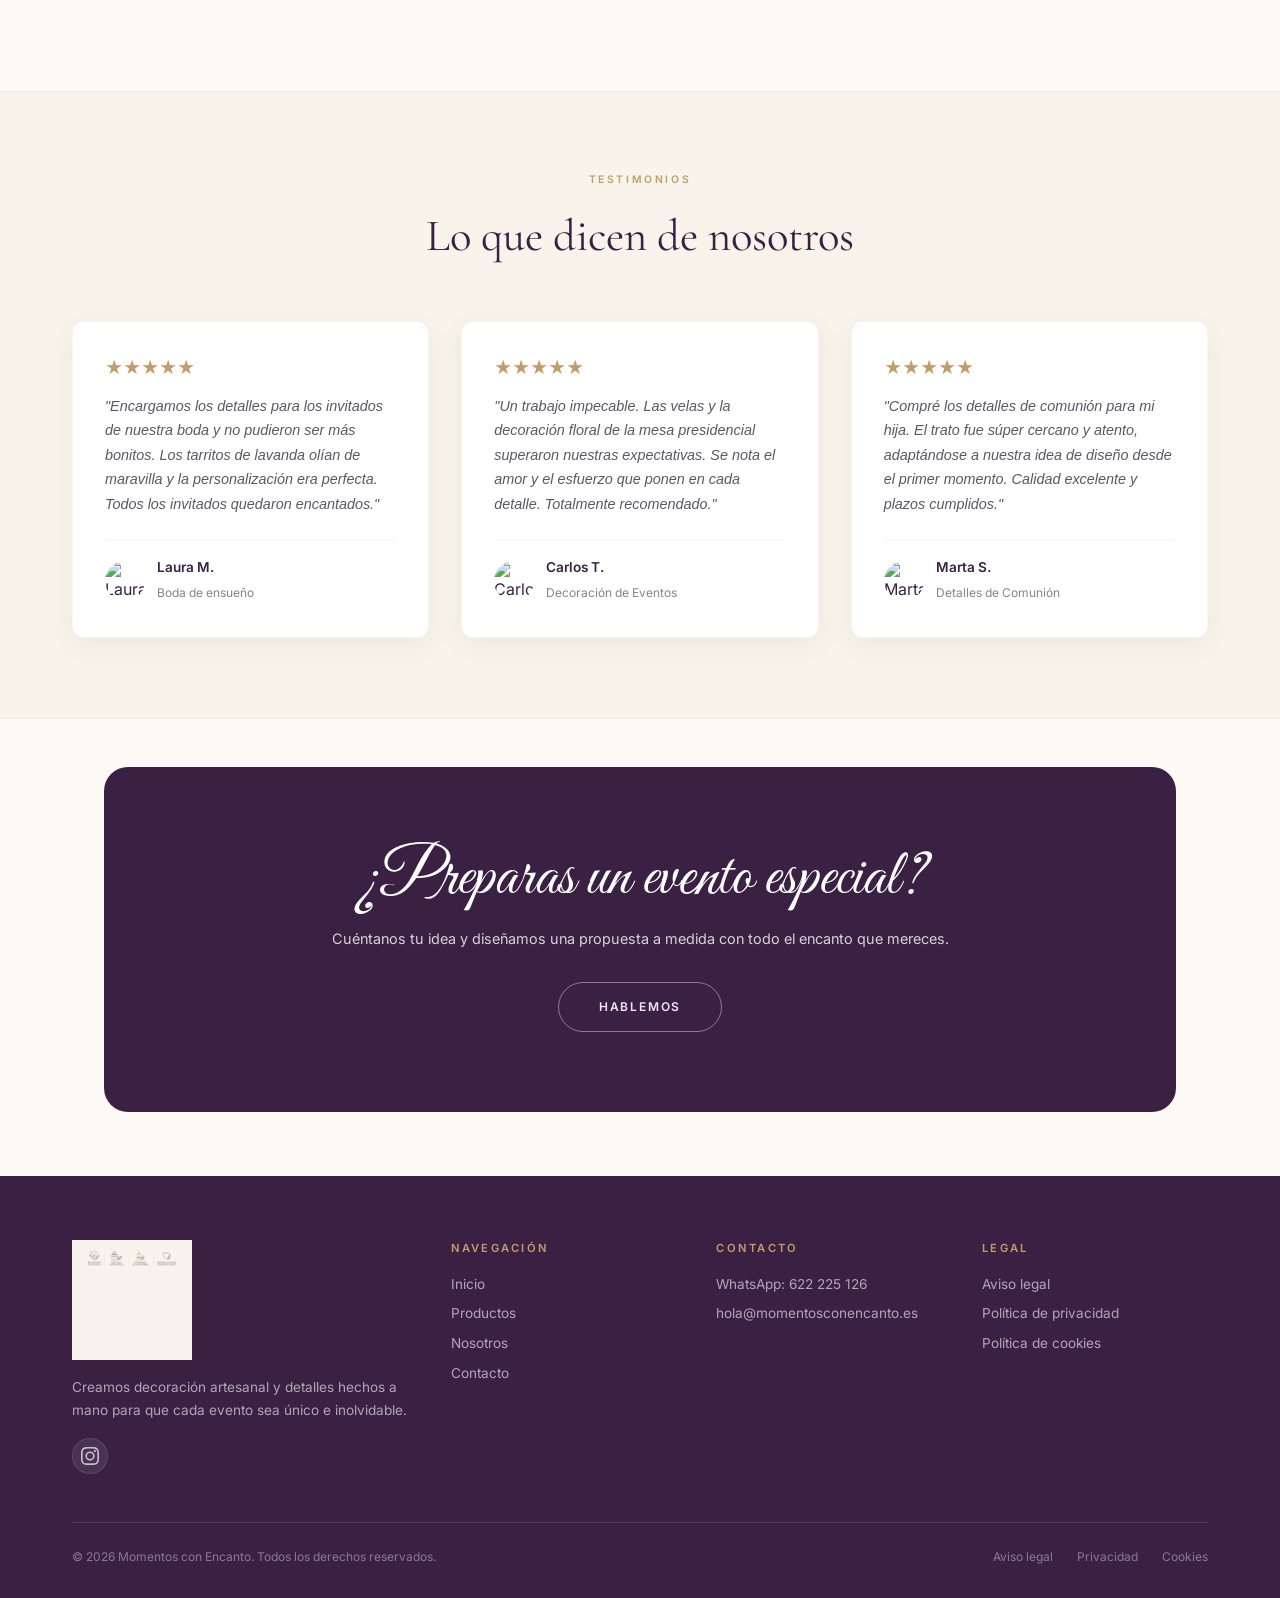
==== commit 965ab3c0: "Ajustar logo para la nueva imagen con texto integrado" ====
--- a/index.html
+++ b/index.html
@@ -16,11 +16,7 @@
   <header class="navbar" id="navbar">
     <div class="container nav-inner">
       <a href="index.html" class="logo">
-        <img src="assets/logo-nuevo.png" alt="Logo" class="logo-img" style="border-radius:50%; object-fit:cover; width:50px; height:50px;" />
-        <div class="logo-text-wrap">
-          <span class="logo-top">Momentos</span>
-          <span class="logo-bottom">con encanto</span>
-        </div>
+        <img src="assets/logo-nuevo.png" alt="Momentos con encanto" class="logo-img" />
       </a>
       <nav class="nav-links" id="nav-links">
         <a href="index.html" class="active">Inicio</a>
@@ -268,13 +264,7 @@
     <div class="container">
       <div class="footer-grid">
         <div class="footer-brand">
-          <div class="logo-text-wrap" style="flex-direction: row; align-items: center; gap: 10px; margin-bottom: var(--space-4);">
-            <img src="assets/logo-nuevo.png" alt="Logo" class="logo-img" style="border-radius:50%; object-fit:cover; width:40px; height:40px;" />
-            <div style="display: flex; flex-direction: column; line-height: 1;">
-              <span class="logo-top" style="font-size: 1.5rem;">Momentos</span>
-              <span class="logo-bottom" style="font-size: 0.55rem;">con encanto</span>
-            </div>
-          </div>
+          <img src="assets/logo-nuevo.png" alt="Momentos con encanto" class="logo-img footer-logo" style="margin-bottom: var(--space-4);" />
           <p>Creamos decoración artesanal y detalles hechos a mano para que cada evento sea único e inolvidable.</p>
           <div class="footer-social">
             <a href="https://www.instagram.com/momentosconencantoo/" target="_blank" rel="noopener" class="social-icon-btn" aria-label="Instagram">
--- a/style.css
+++ b/style.css
@@ -162,8 +162,11 @@
      gap: var(--space-3);
    }
    .logo-img {
-     height: 50px;
+     height: 80px;
      width: auto;
+   }
+   .footer-logo {
+     height: 120px;
    }
    .logo-text-wrap {
      display: flex;
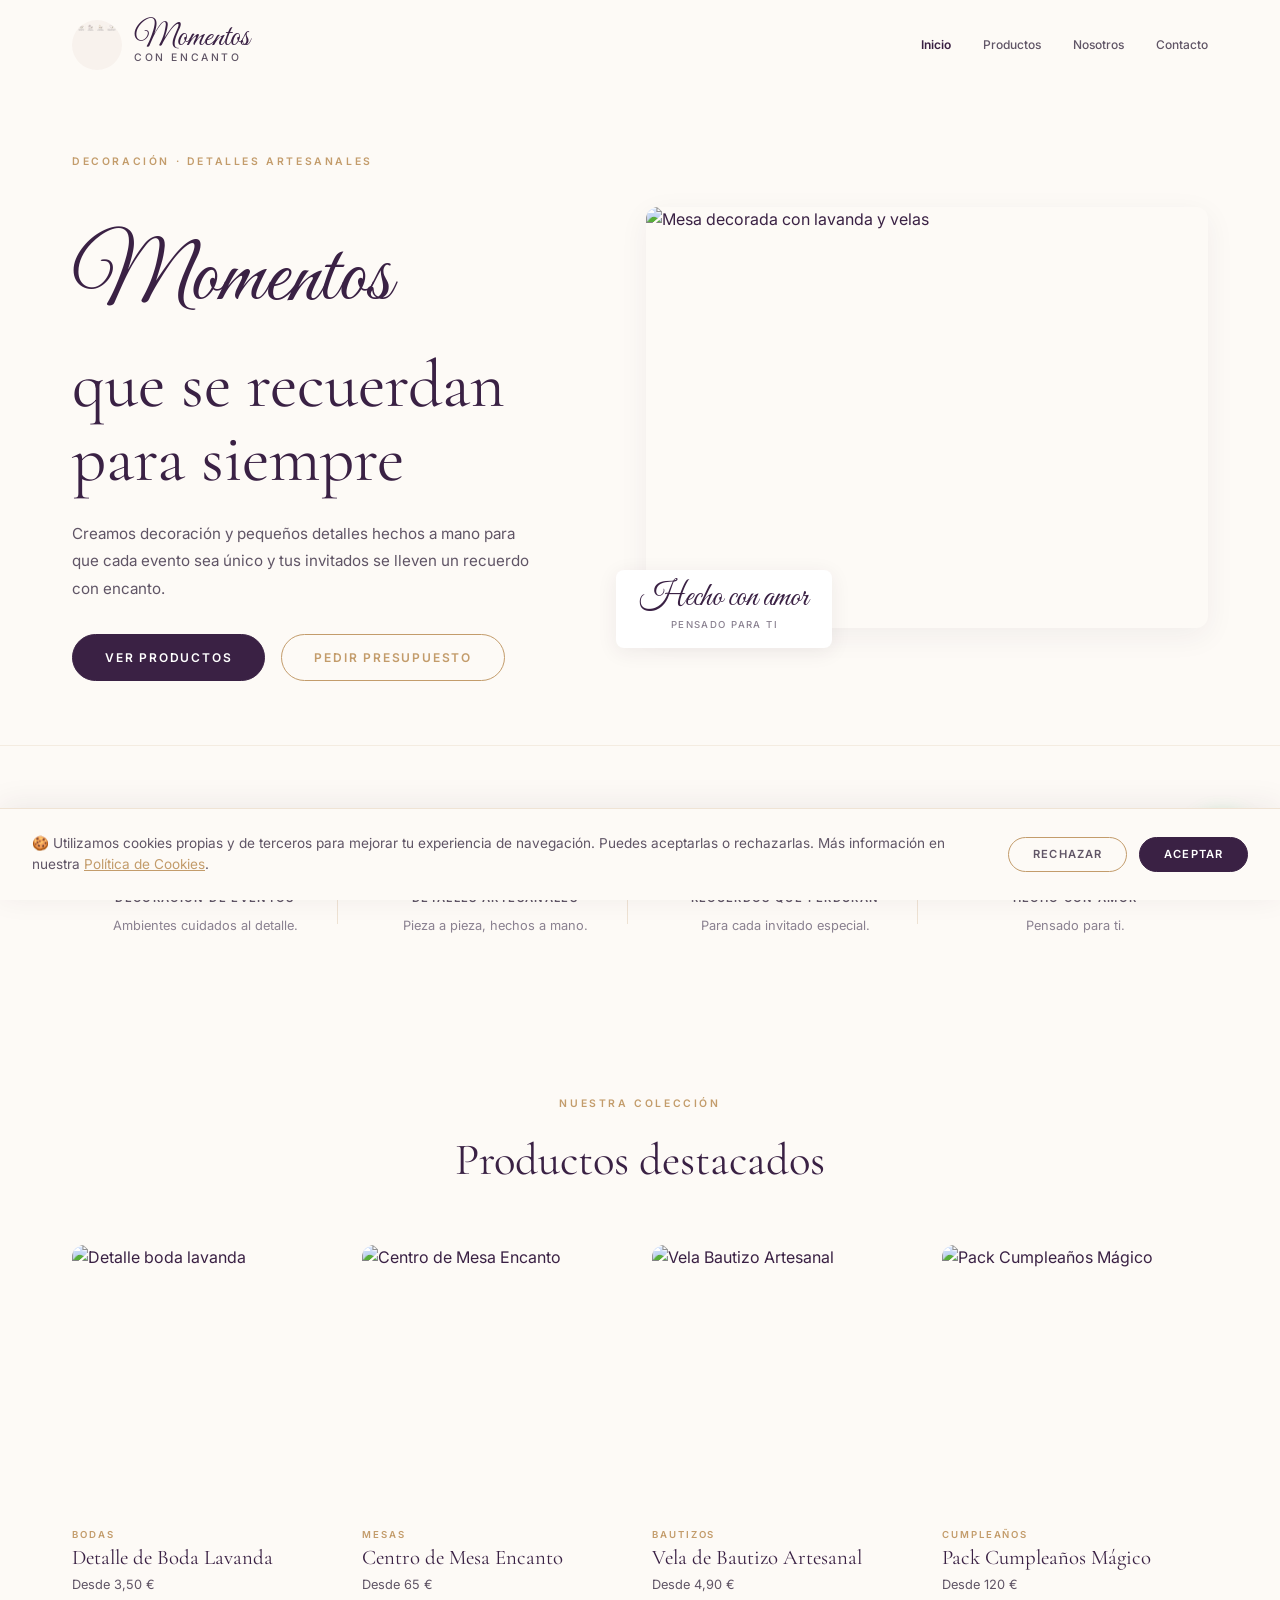
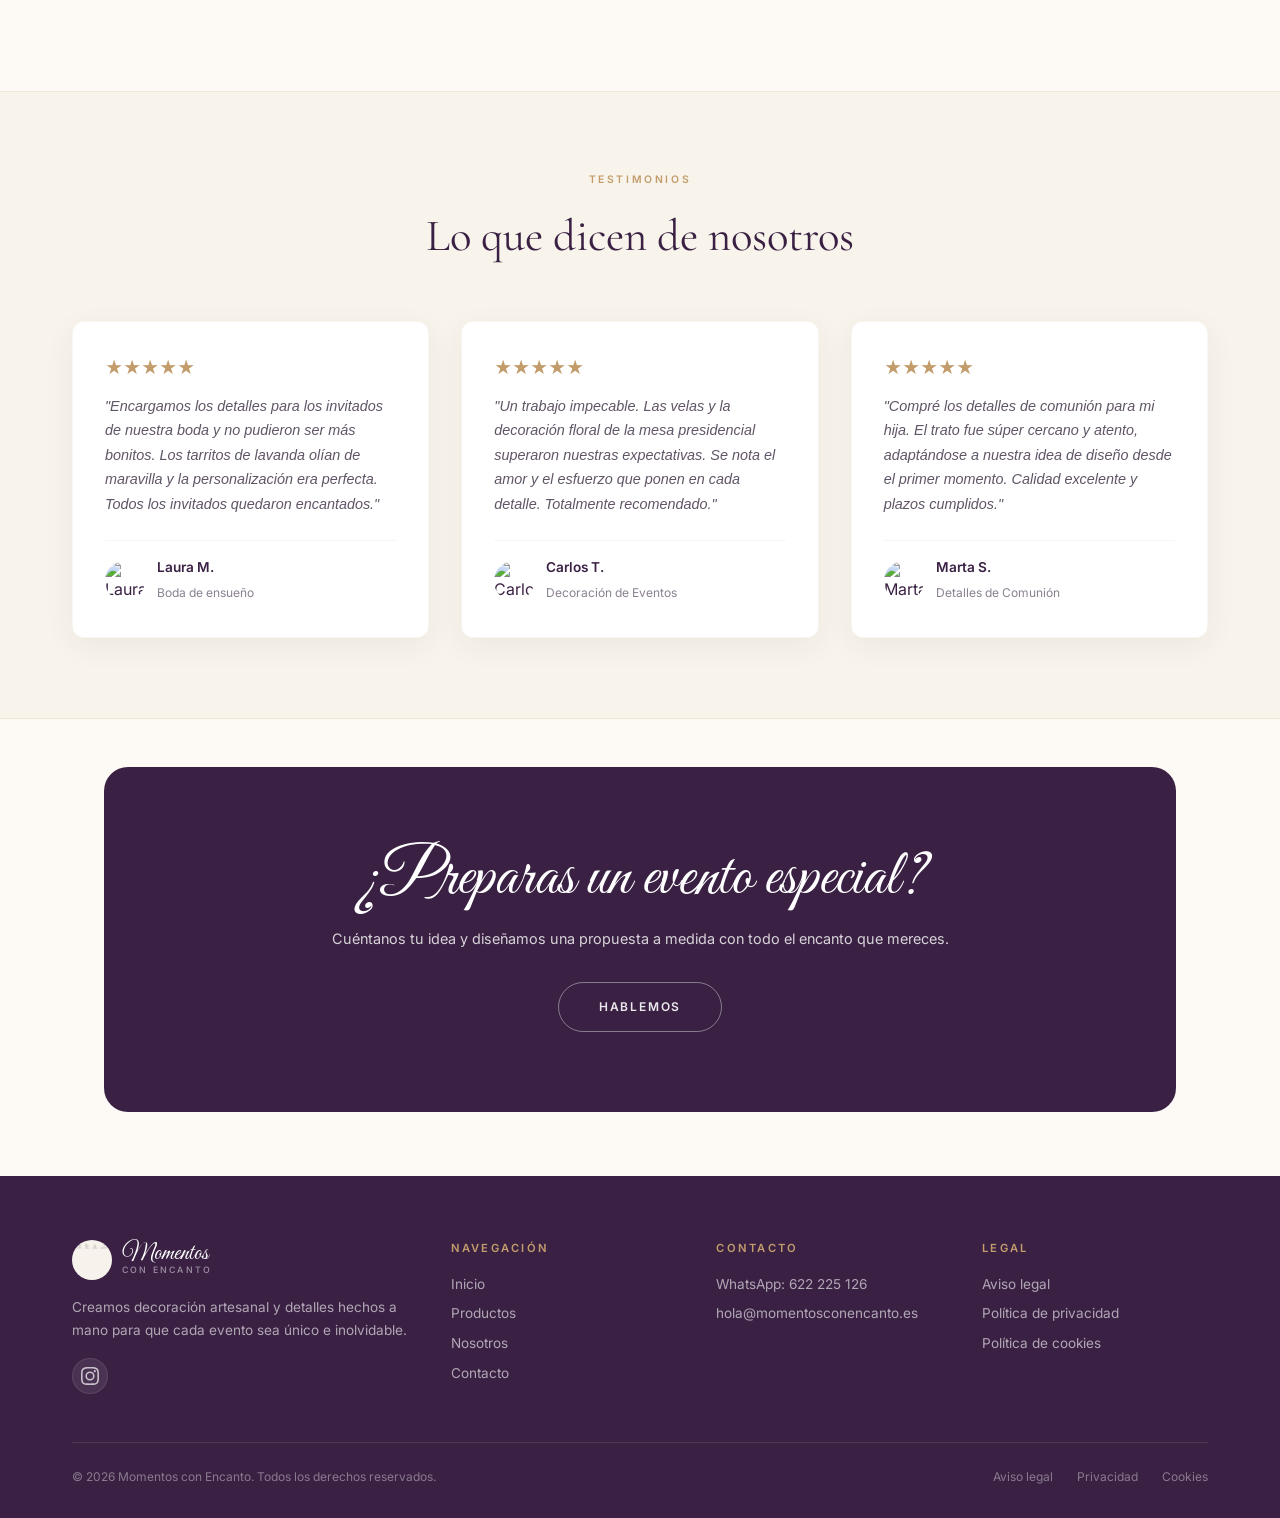
==== commit 8cb36581: "Revert "Ajustar logo para la nueva imagen con texto integrado" This reverts commit 965ab3c02a079147b" ====
--- a/index.html
+++ b/index.html
@@ -16,7 +16,11 @@
   <header class="navbar" id="navbar">
     <div class="container nav-inner">
       <a href="index.html" class="logo">
-        <img src="assets/logo-nuevo.png" alt="Momentos con encanto" class="logo-img" />
+        <img src="assets/logo-nuevo.png" alt="Logo" class="logo-img" style="border-radius:50%; object-fit:cover; width:50px; height:50px;" />
+        <div class="logo-text-wrap">
+          <span class="logo-top">Momentos</span>
+          <span class="logo-bottom">con encanto</span>
+        </div>
       </a>
       <nav class="nav-links" id="nav-links">
         <a href="index.html" class="active">Inicio</a>
@@ -264,7 +268,13 @@
     <div class="container">
       <div class="footer-grid">
         <div class="footer-brand">
-          <img src="assets/logo-nuevo.png" alt="Momentos con encanto" class="logo-img footer-logo" style="margin-bottom: var(--space-4);" />
+          <div class="logo-text-wrap" style="flex-direction: row; align-items: center; gap: 10px; margin-bottom: var(--space-4);">
+            <img src="assets/logo-nuevo.png" alt="Logo" class="logo-img" style="border-radius:50%; object-fit:cover; width:40px; height:40px;" />
+            <div style="display: flex; flex-direction: column; line-height: 1;">
+              <span class="logo-top" style="font-size: 1.5rem;">Momentos</span>
+              <span class="logo-bottom" style="font-size: 0.55rem;">con encanto</span>
+            </div>
+          </div>
           <p>Creamos decoración artesanal y detalles hechos a mano para que cada evento sea único e inolvidable.</p>
           <div class="footer-social">
             <a href="https://www.instagram.com/momentosconencantoo/" target="_blank" rel="noopener" class="social-icon-btn" aria-label="Instagram">
--- a/style.css
+++ b/style.css
@@ -162,11 +162,8 @@
      gap: var(--space-3);
    }
    .logo-img {
-     height: 80px;
+     height: 50px;
      width: auto;
-   }
-   .footer-logo {
-     height: 120px;
    }
    .logo-text-wrap {
      display: flex;
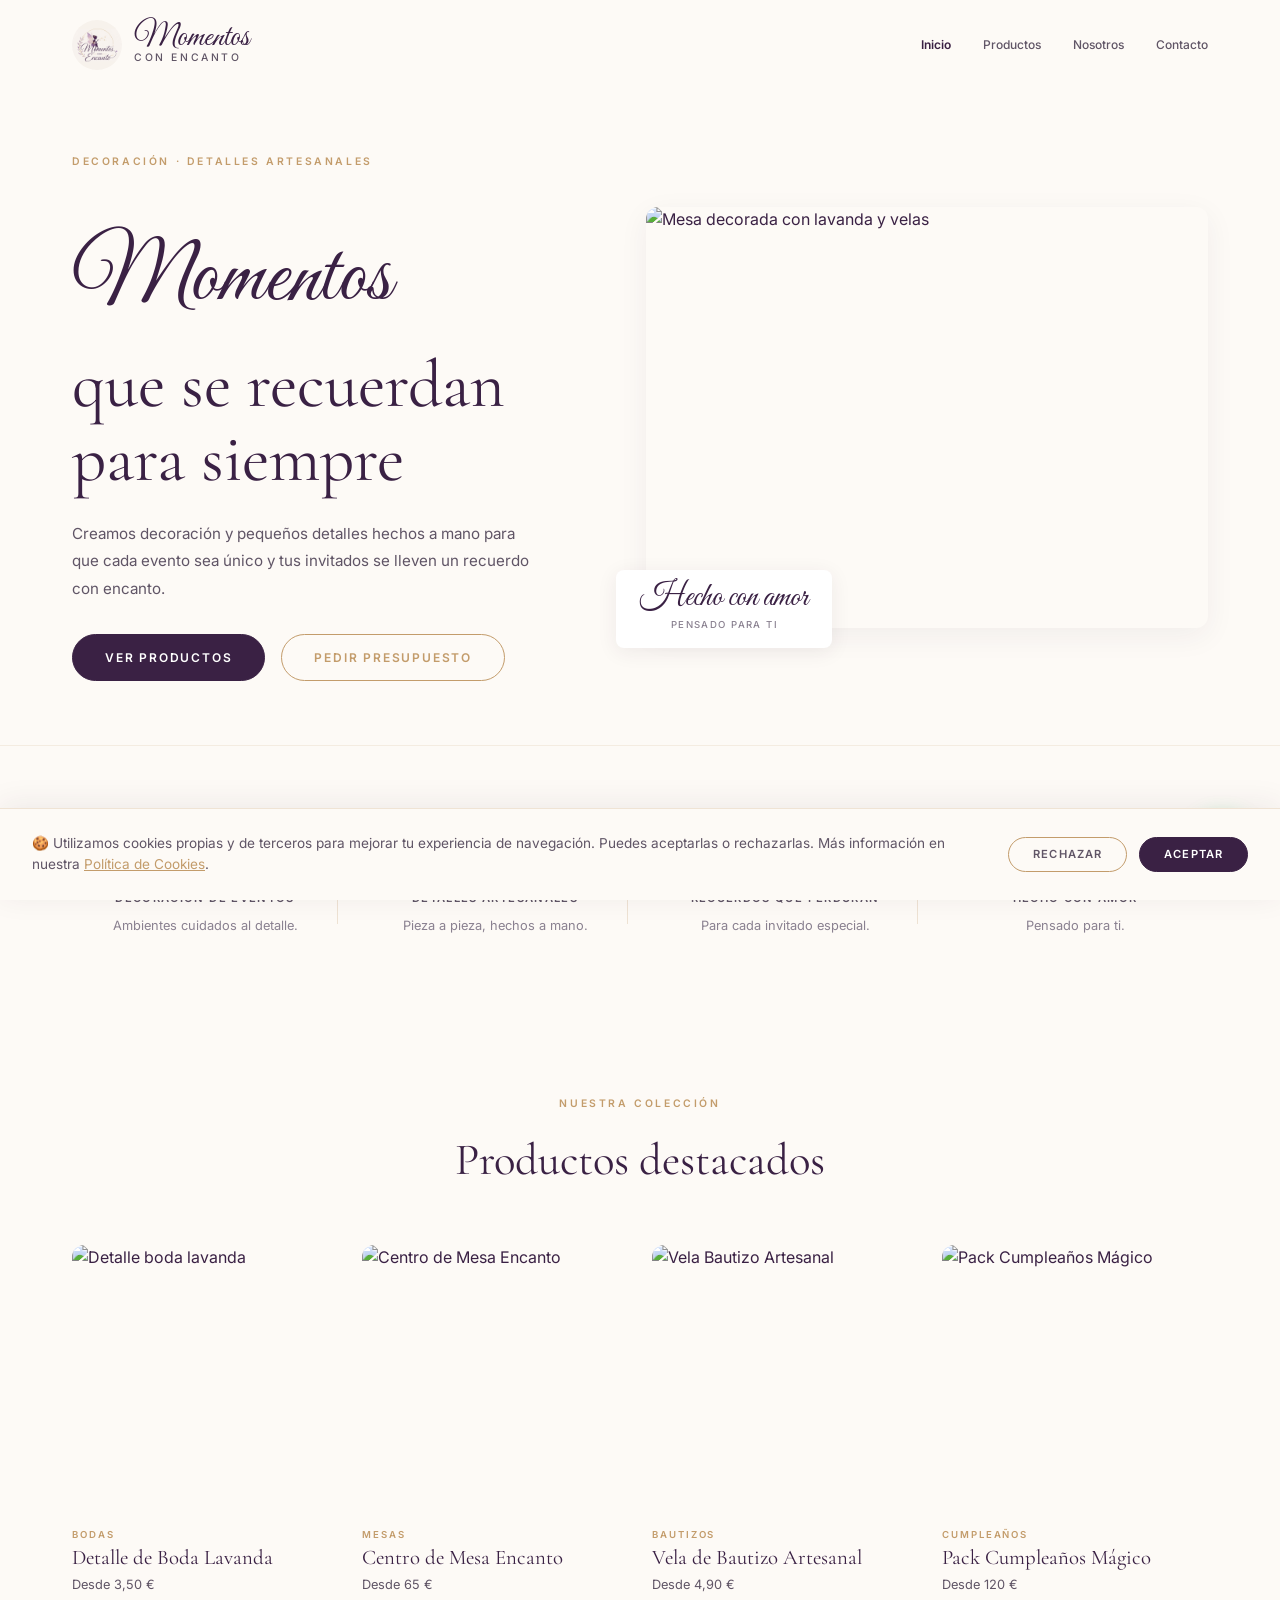
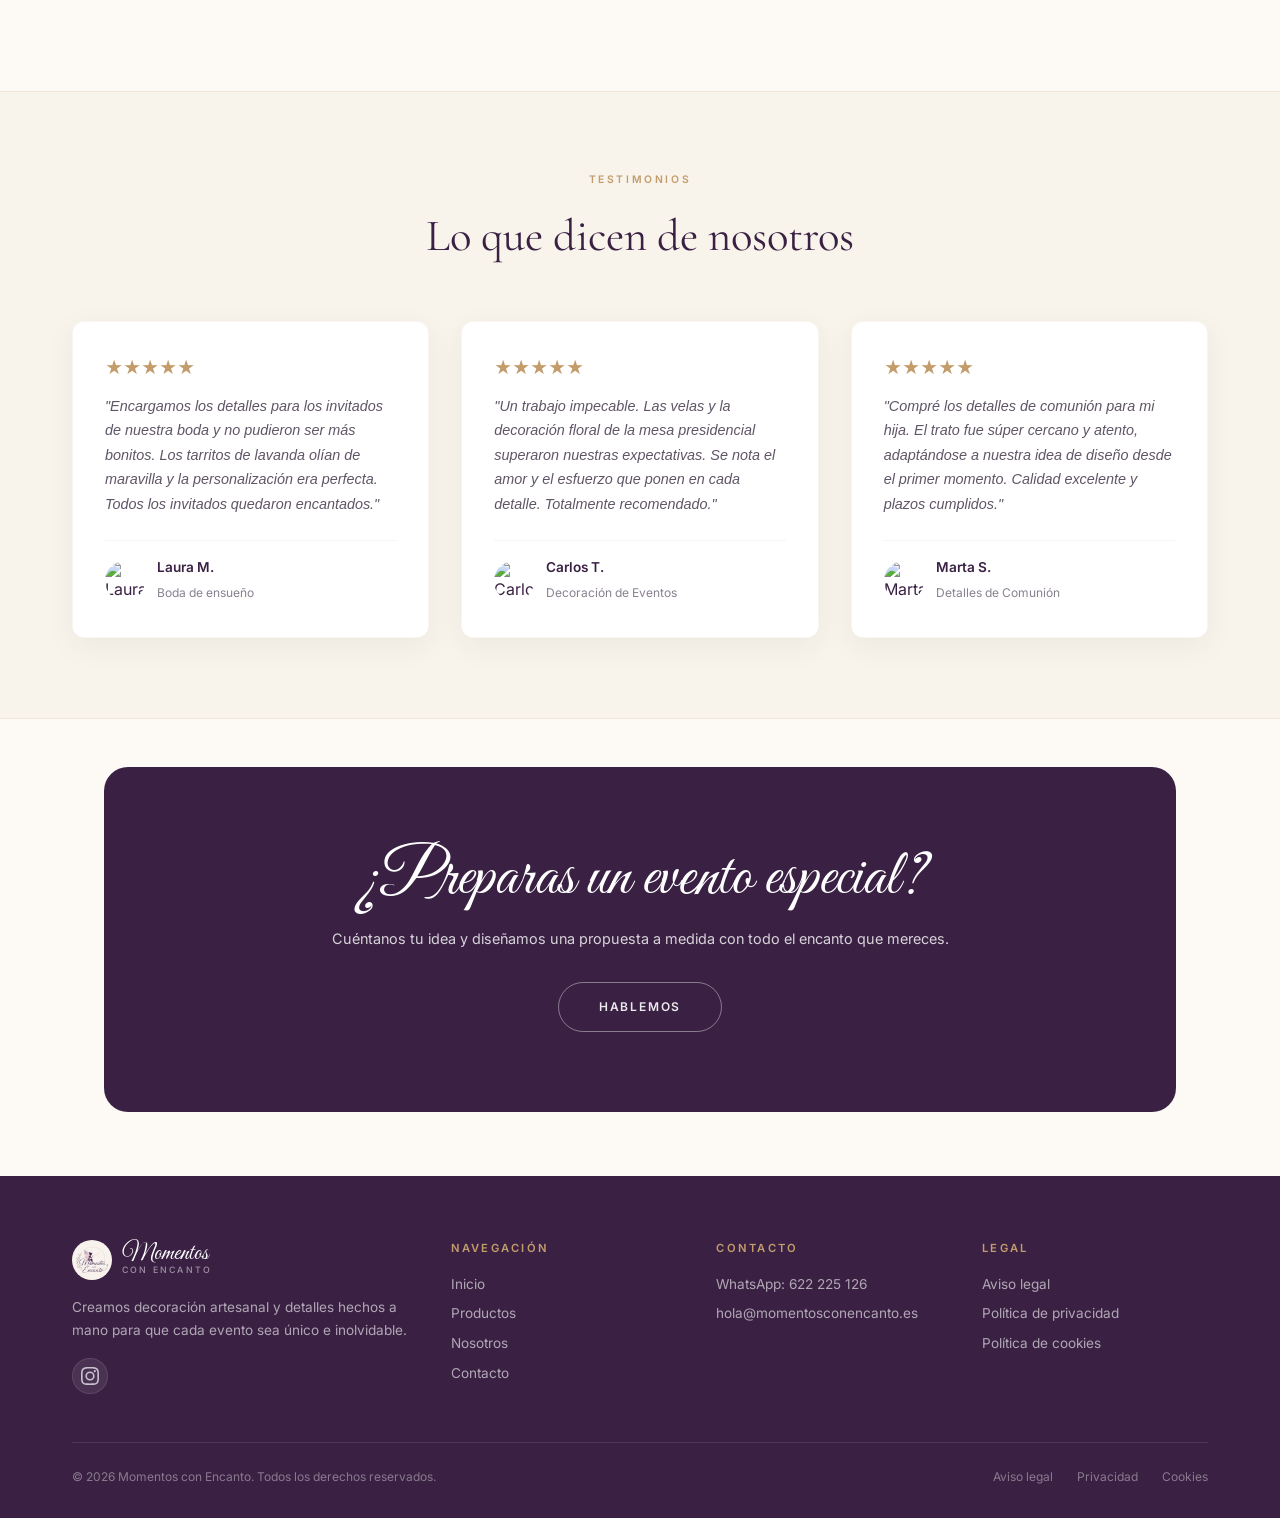
==== commit 31de55e6: "Restaurar logo original con texto lateral en HTML" ====
--- a/index.html
+++ b/index.html
@@ -16,7 +16,7 @@
   <header class="navbar" id="navbar">
     <div class="container nav-inner">
       <a href="index.html" class="logo">
-        <img src="assets/logo-nuevo.png" alt="Logo" class="logo-img" style="border-radius:50%; object-fit:cover; width:50px; height:50px;" />
+        <img src="assets/logo.jpg" alt="Logo" class="logo-img" style="border-radius:50%; object-fit:cover; width:50px; height:50px;" />
         <div class="logo-text-wrap">
           <span class="logo-top">Momentos</span>
           <span class="logo-bottom">con encanto</span>
@@ -269,7 +269,7 @@
       <div class="footer-grid">
         <div class="footer-brand">
           <div class="logo-text-wrap" style="flex-direction: row; align-items: center; gap: 10px; margin-bottom: var(--space-4);">
-            <img src="assets/logo-nuevo.png" alt="Logo" class="logo-img" style="border-radius:50%; object-fit:cover; width:40px; height:40px;" />
+            <img src="assets/logo.jpg" alt="Logo" class="logo-img" style="border-radius:50%; object-fit:cover; width:40px; height:40px;" />
             <div style="display: flex; flex-direction: column; line-height: 1;">
               <span class="logo-top" style="font-size: 1.5rem;">Momentos</span>
               <span class="logo-bottom" style="font-size: 0.55rem;">con encanto</span>
